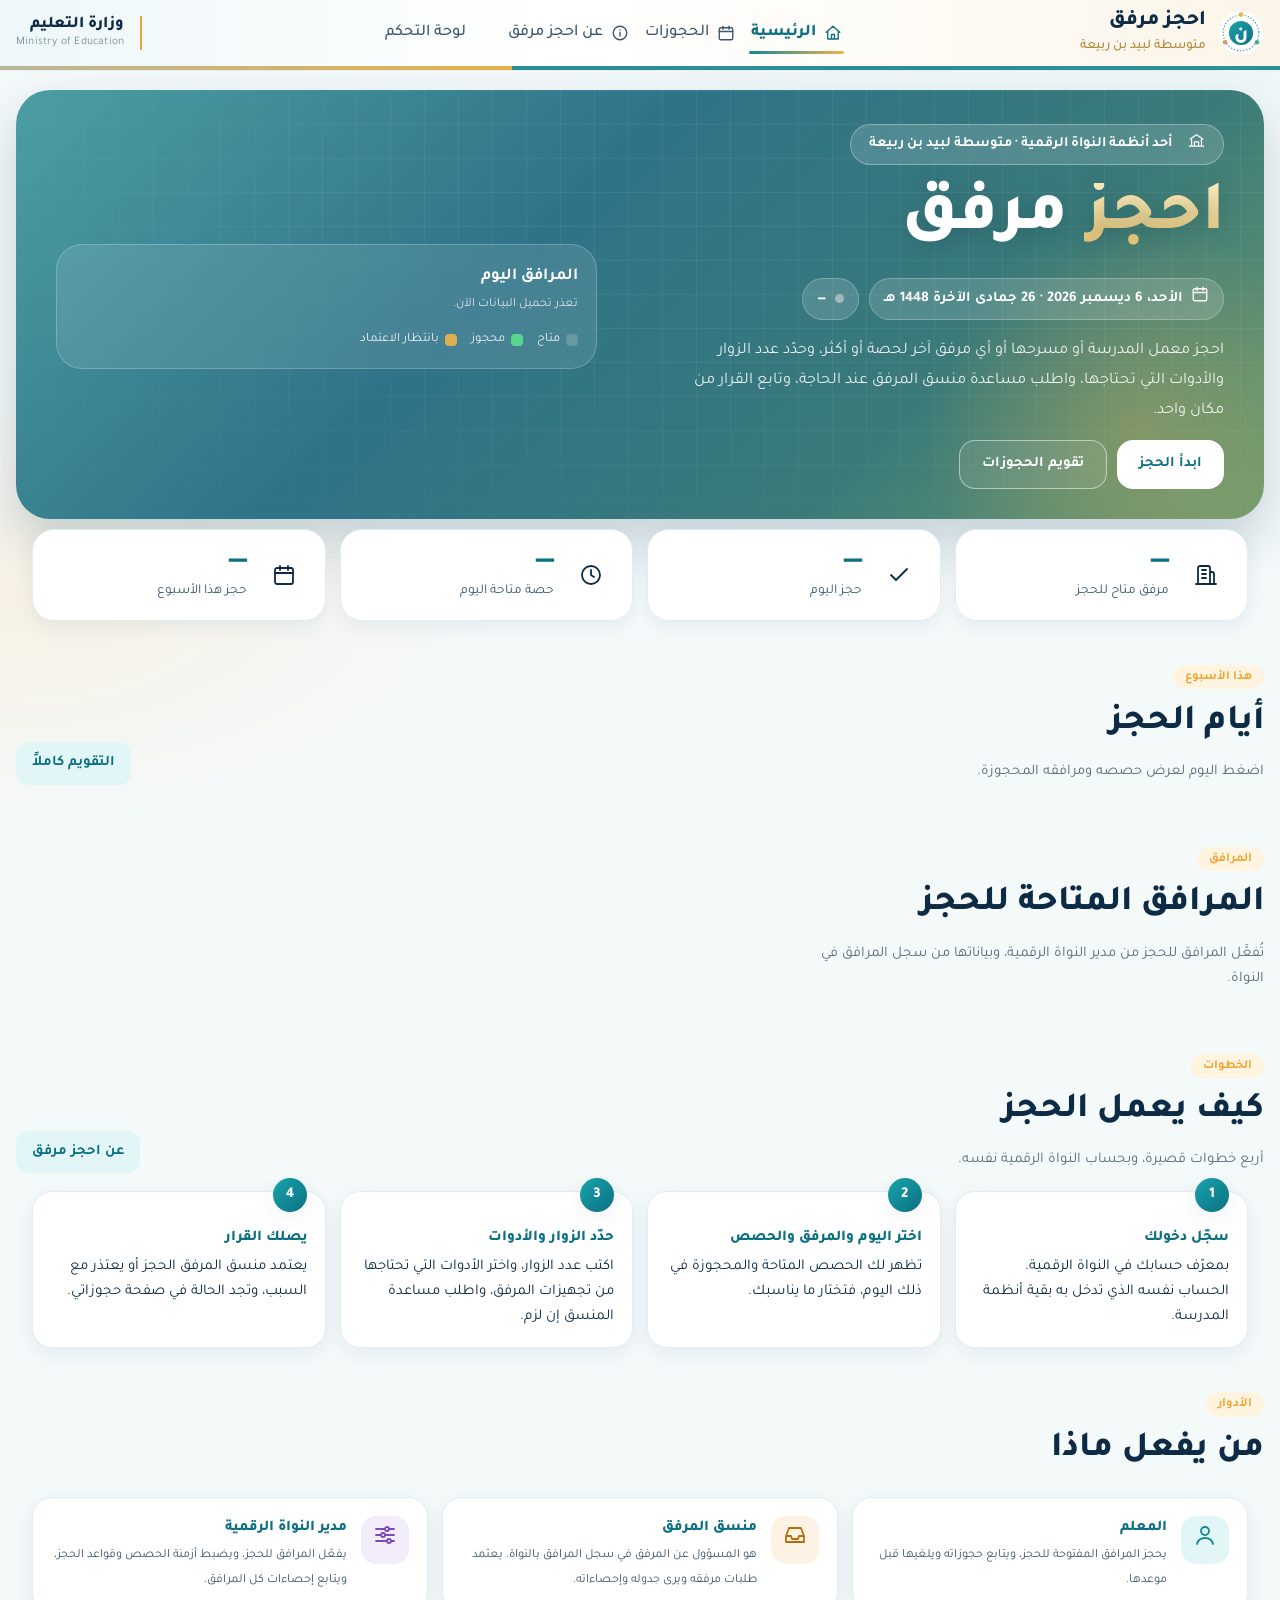
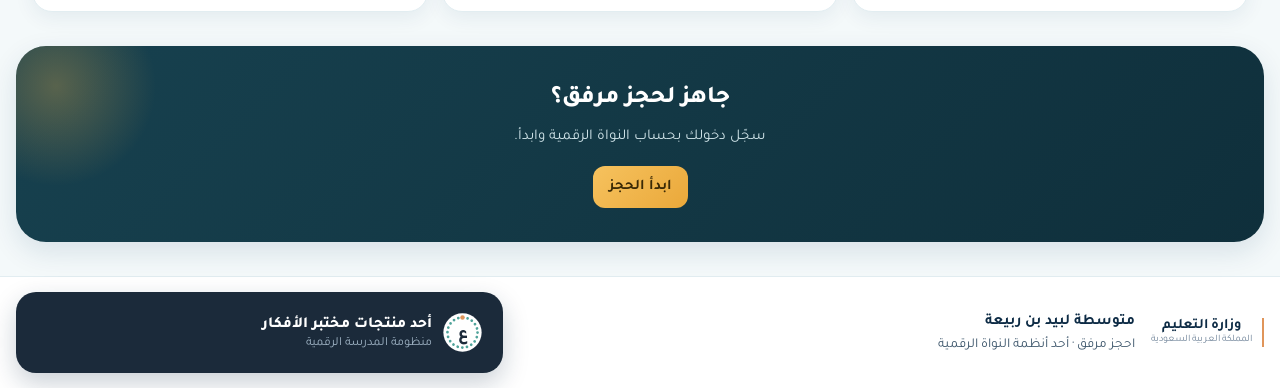
==== site/index.html @ 57414c14 "صفحة رئيسية حية، تقويم حجوزات عام باليوم والأسبوع، وصفحة عن احجز مرفق Co-Authored-By: Claude Fable 5" ====
<!doctype html><html lang="ar" dir="rtl"><head><meta charset="utf-8"><meta name="viewport" content="width=device-width,initial-scale=1">
<title>احجز مرفق – متوسطة لبيد بن ربيعة</title><meta name="description" content="حجز مرافق متوسطة لبيد بن ربيعة، أحد أنظمة النواة الرقمية"><link rel="preconnect" href="https://fonts.googleapis.com"><link rel="preconnect" href="https://fonts.gstatic.com" crossorigin><link href="https://fonts.googleapis.com/css2?family=Tajawal:wght@400;500;700;800&display=swap" rel="stylesheet"><link rel="icon" href="favicon.svg" type="image/svg+xml"><link rel="stylesheet" href="assets/core.css"><link rel="stylesheet" href="assets/fb.css"></head><body class="pubsite">
<div id="hdr"></div>
<section class="hero3"><div class="h3g"><div class="h3t"><span class="h3pill"><span class="tg" data-ico="school"></span>أحد أنظمة النواة الرقمية · متوسطة لبيد بن ربيعة</span>
<h1><em>احجز</em> مرفق</h1>
<div class="hnow"><span class="livepill" id="hDate"><span data-ico="calendar"></span><span>—</span></span><span class="livepill" id="hNow"><i></i><span>—</span></span></div>
<p class="h3p">احجز معمل المدرسة أو مسرحها أو أي مرفق آخر لحصة أو أكثر، وحدّد عدد الزوار والأدوات التي تحتاجها، واطلب مساعدة منسق المرفق عند الحاجة، وتابع القرار من مكان واحد.</p>
<div class="h3act"><a class="btn" href="book.html">ابدأ الحجز</a><a class="btn ghost" href="bookings.html">تقويم الحجوزات</a></div></div>
<div class="board" id="board" aria-live="polite"><h3>المرافق اليوم</h3><small id="bSub">جارٍ التحميل…</small><div id="bRows"></div>
<div class="lgd"><span><i class="f"></i>متاح</span><span><i class="a"></i>محجوز</span><span><i class="p"></i>بانتظار الاعتماد</span></div></div></div></section>

<section class="hsec"><div class="grid wrap rv kstrip" id="kp">
<div class="kpi"><div class="ic" data-ico="building"></div><div><b id="kF">—</b><span>مرفق متاح للحجز</span></div></div>
<div class="kpi"><div class="ic" data-ico="check"></div><div><b id="kT">—</b><span>حجز اليوم</span></div></div>
<div class="kpi"><div class="ic" data-ico="clock"></div><div><b id="kS">—</b><span>حصة متاحة اليوم</span></div></div>
<div class="kpi"><div class="ic" data-ico="calendar"></div><div><b id="kW">—</b><span>حجز هذا الأسبوع</span></div></div></div></section>

<section class="hsec" id="week"><div class="hh rv"><div><small>هذا الأسبوع</small><h2>أيام الحجز</h2><p class="hh-d">اضغط اليوم لعرض حصصه ومرافقه المحجوزة.</p></div><a class="btn sec" href="bookings.html">التقويم كاملاً</a></div>
<div class="week wrap rv" id="wk"></div></section>

<section class="hsec" id="facs"><div class="hh rv"><div><small>المرافق</small><h2>المرافق المتاحة للحجز</h2><p class="hh-d">تُفعَّل المرافق للحجز من مدير النواة الرقمية، وبياناتها من سجل المرافق في النواة.</p></div></div>
<div class="facs wrap" id="fl"></div></section>

<section class="hsec" id="how"><div class="hh rv"><div><small>الخطوات</small><h2>كيف يعمل الحجز</h2><p class="hh-d">أربع خطوات قصيرة، وبحساب النواة الرقمية نفسه.</p></div><a class="btn sec" href="about.html">عن احجز مرفق</a></div>
<div class="steps rv wrap">
<div class="card"><b>سجّل دخولك</b>بمعرّف حسابك في النواة الرقمية. الحساب نفسه الذي تدخل به بقية أنظمة المدرسة.</div>
<div class="card"><b>اختر اليوم والمرفق والحصص</b>تظهر لك الحصص المتاحة والمحجوزة في ذلك اليوم، فتختار ما يناسبك.</div>
<div class="card"><b>حدّد الزوار والأدوات</b>اكتب عدد الزوار، واختر الأدوات التي تحتاجها من تجهيزات المرفق، واطلب مساعدة المنسق إن لزم.</div>
<div class="card"><b>يصلك القرار</b>يعتمد منسق المرفق الحجز أو يعتذر مع السبب، وتجد الحالة في صفحة حجوزاتي.</div></div></section>

<section class="hsec" id="roles"><div class="hh rv"><div><small>الأدوار</small><h2>من يفعل ماذا</h2></div></div>
<div class="grid wrap rv">
<div class="card reg"><div class="ic k0"><span data-ico="user"></span></div><div><b>المعلم</b><small>يحجز المرافق المفتوحة للحجز، ويتابع حجوزاته ويلغيها قبل موعدها.</small></div></div>
<div class="card reg"><div class="ic k3"><span data-ico="inbox"></span></div><div><b>منسق المرفق</b><small>هو المسؤول عن المرفق في سجل المرافق بالنواة. يعتمد طلبات مرفقه ويرى جدوله وإحصاءاته.</small></div></div>
<div class="card reg"><div class="ic k2"><span data-ico="gear"></span></div><div><b>مدير النواة الرقمية</b><small>يفعّل المرافق للحجز، ويضبط أزمنة الحصص وقواعد الحجز، ويتابع إحصاءات كل المرافق.</small></div></div></div></section>

<div class="ctab rv wrap"><h2>جاهز لحجز مرفق؟</h2><p>سجّل دخولك بحساب النواة الرقمية وابدأ.</p><a class="btn gold" href="book.html">ابدأ الحجز</a></div>
<div id="ftr"></div>
<script src="assets/config.js"></script><script src="assets/chrome.js"></script><script src="assets/about-icons.js"></script><script src="assets/pubfb.js"></script><script>
pubInit("index.html");
(function(){
  const $=(i)=>document.getElementById(i), today=pToday(), ws=pWeekStart(today);
  $("hDate").lastElementChild.textContent=pDay(today)+" · "+pHijri(today);
  const num=(el,n)=>{el.dataset.count=n;el.textContent=n;};
  function paint(C){
    const np=nowPeriod(C), hn=$("hNow"); hn.className="livepill "+np.s; hn.lastElementChild.innerHTML=pesc(np.t)+(np.sub?` <small>${pesc(np.sub)}</small>`:"");
    const F=C.facilities, P=C.periods, T=C.bookings.filter(b=>b.date===C.today), open=!C.closed_weekdays.includes(pDow(C.today));
    const cur=P.find(p=>p.starts<=C.now&&C.now<p.ends);
    $("bSub").textContent=F.length?(open?"كل شريط حصة، من الأولى إلى الأخيرة":"لا دوام اليوم"):"لم تُفعَّل مرافق للحجز بعد";
    $("bRows").innerHTML=F.slice(0,7).map(f=>`<div class="brow"><b title="${pesc(f.name)}">${pesc(f.name)}</b><span class="dots2">${P.map(p=>`<i class="${p.bookable?slotOf(C,C.today,f.id,p.id):"brk"}${cur&&cur.id===p.id?" cur":""}" title="${pesc(p.name)} ${p.starts}–${p.ends}"></i>`).join("")}</span></div>`).join("")+(F.length>7?`<small style="display:block;margin-top:10px;opacity:.8">و${F.length-7} مرافق أخرى في <a href="bookings.html" style="color:#fff;text-decoration:underline">تقويم الحجوزات</a></small>`:"");
    const slots=P.filter(p=>p.bookable), taken=T.reduce((n,b)=>n+b.periods.length,0);
    num($("kF"),F.length); num($("kT"),T.length); num($("kS"),open?Math.max(0,F.length*slots.filter(p=>p.ends>C.now).length-T.reduce((n,b)=>n+b.periods.filter(id=>(P.find(p=>p.id===id)||{}).ends>C.now).length,0)):0); num($("kW"),C.bookings.length);
    $("wk").innerHTML=Array.from({length:7},(_,i)=>pAdd(ws,i)).filter(d=>!C.closed_weekdays.includes(pDow(d))).map(d=>{
      const B=C.bookings.filter(b=>b.date===d), names=[...new Set(B.map(b=>(F.find(f=>f.id===b.facility_id)||{}).name).filter(Boolean))];
      return `<a class="wday${d===C.today?" wd-today":""}${B.length?" has":""}" href="bookings.html#${d}"><span class="wd-h"><b>${P_DAYS[pDow(d)]}${d===C.today?" · اليوم":""}</b><small>${pShort(d)}</small></span>${B.length?`<span class="wd-n">${B.length} <small>حجز · ${B.reduce((n,b)=>n+b.periods.length,0)} حصة</small></span><span class="wd-f">${names.slice(0,4).map(n=>`<span>${pesc(n)}</span>`).join("")}${names.length>4?`<span>+${names.length-4}</span>`:""}</span>`:'<span class="wd-e">لا حجوزات، كل المرافق متاحة</span>'}</a>`;}).join("");
    $("fl").innerHTML=F.map(facCard).join("")||'<p class="sub">لم تُفعَّل مرافق للحجز بعد.</p>';
    document.querySelectorAll("#fl .rv").forEach(e=>e.classList.add("in"));
  }
  const load=()=>pubCalendar(ws,pAdd(ws,6)).then(paint).catch(()=>{$("bSub").textContent="تعذر تحميل البيانات الآن.";});
  load(); setInterval(load,60000); document.addEventListener("visibilitychange",()=>{if(!document.hidden)load();});
})();
</script></body></html>
---- site/assets/core.css ----
/* الهوية البصرية مستنسخة من «الخطط الذكية – متوسطة لبيد بن ربيعة» (labeedsch.github.io/1448) لتوحيد هوية المدرسة
   الرموز: تيل (brand) + ذهبي (gold) + كحلي مخضرّ داكن (navy) + خلفيات بطاقات مُلوّنة هادئة (c0..c5) */
:root{--bg:#f4f9fa;--surface:#fff;--soft:#eef8fa;--ink:#0d2b45;--ink2:#3d566b;--muted:#71859a;--line:#e2edf1;
--brand:#0f8a94;--brand2:#0c6f82;--brandsoft:#e3f6f7;--ok:#1f9d63;--info:#2f6fc4;--bad:#d23f4f;--warn:#c27a12;
--gold:#f0b34a;--gold2:#d9a441;--goldink:#a97b1f;--acc2:#f0a530;--acc2soft:#fff4e0;
--navy:#17414f;--navy2:#0f2f3b;--navy3:#215463;
--grad:linear-gradient(135deg,#18a4ab,#0c6f82);--hv:linear-gradient(135deg,#18a4ab 0%,#0c6f82 60%,#2f7388 100%);--acc2ink:#a35f0a;
--herobg:linear-gradient(135deg,#4c9ea3 0%,#2f6f84 42%,#3a7a79 72%,#6f9b6f 100%);
--hdrbg:#fff;--moe:#07a869;--moe2:#0da9a6;--moenavy:#15445a;
--stripe:#07a869;
--shadow:0 6px 20px rgba(13,59,102,.07);--shadow2:0 10px 28px rgba(13,59,102,.12);
--c0b:#e3f6f7;--c0f:#0f8a94;--c1b:#eaf0fb;--c1f:#2f5ea8;--c2b:#f3ecfb;--c2f:#7a4bb5;--c3b:#fdf2e3;--c3f:#b86d0c;--c4b:#e8f6ee;--c4f:#24895a;--c5b:#fcebee;--c5f:#b8434f;
--font:"Tajawal","Segoe UI",Tahoma,sans-serif;color-scheme:light}
@media (prefers-color-scheme:dark){:root:not([data-theme="light"]){--bg:#0b1a24;--surface:#11242f;--soft:#0f2230;--ink:#e3f0f5;--ink2:#b5c9d4;--muted:#8aa1b0;--line:#1f3a48;--brand:#3cc4c9;--brand2:#62d3d6;--brandsoft:#143a42;--acc2soft:#3a2a12;--hdrbg:#11242f;--herobg:linear-gradient(135deg,#1d5b66 0%,#173f56 45%,#1d4a4c 75%,#35603f 100%);--shadow:0 6px 20px rgba(0,0,0,.3);--shadow2:0 10px 28px rgba(0,0,0,.4);--c0b:#123c43;--c0f:#5fd0d4;--c1b:#17294a;--c1f:#8fb1ee;--c2b:#2a1f40;--c2f:#c3a2ec;--c3b:#3a2a12;--c3f:#f0b75a;--c4b:#133325;--c4f:#6fd3a0;--c5b:#3d1c22;--c5f:#f0909a;color-scheme:dark}}
:root[data-theme="dark"]{--bg:#0b1a24;--surface:#11242f;--soft:#0f2230;--ink:#e3f0f5;--ink2:#b5c9d4;--muted:#8aa1b0;--line:#1f3a48;--brand:#3cc4c9;--brand2:#62d3d6;--brandsoft:#143a42;--acc2soft:#3a2a12;--hdrbg:#11242f;--herobg:linear-gradient(135deg,#1d5b66 0%,#173f56 45%,#1d4a4c 75%,#35603f 100%);--shadow:0 6px 20px rgba(0,0,0,.3);--shadow2:0 10px 28px rgba(0,0,0,.4);--c0b:#123c43;--c0f:#5fd0d4;--c1b:#17294a;--c1f:#8fb1ee;--c2b:#2a1f40;--c2f:#c3a2ec;--c3b:#3a2a12;--c3f:#f0b75a;--c4b:#133325;--c4f:#6fd3a0;--c5b:#3d1c22;--c5f:#f0909a;color-scheme:dark}
*{box-sizing:border-box}
body{margin:0;background:var(--bg);color:var(--ink);font-family:var(--font);font-size:15px;line-height:1.65;direction:rtl}
a{color:var(--brand)} h1,h2,h3{text-wrap:balance;margin:0}
.wrap{max-width:1280px;margin:0 auto;padding-inline:16px}
.ico{width:18px;height:18px;stroke:currentColor;fill:none;stroke-width:1.8;stroke-linecap:round;stroke-linejoin:round;flex:none}

/* الترويسة: هوية وزارة التعليم، خلفية بيضاء وشريط أخضر موحّد */
header{position:sticky;top:0;z-index:40;background:var(--hdrbg);border-bottom:0}
:root{--sp:0}
header::after{content:"";display:block;height:3px;
  background:
    linear-gradient(90deg,transparent,#f0b34a 45%,#f6c25e 55%,transparent) calc((1 - var(--sp))*100%) 0/34% 100% no-repeat,
    linear-gradient(90deg,#07a869,#0da9a6 50%,#07a869)}
@media (prefers-reduced-motion:reduce){header::after{background:linear-gradient(90deg,#07a869,#f0b34a 50%,#07a869)}}
.top{display:flex;align-items:center;gap:18px;padding-block:10px;flex-wrap:wrap}
.bm{display:flex;align-items:center;gap:10px;text-decoration:none;color:var(--ink)} .bm svg{width:40px;height:40px}
.bm b{display:block;font-size:1.05rem;font-weight:800} .bm small{display:block;color:var(--ink2);font-size:.78rem;font-weight:500}
nav{display:flex;gap:4px;flex:1;justify-content:center;flex-wrap:wrap}
nav a{position:relative;white-space:nowrap;padding:8px 14px;color:var(--ink2);text-decoration:none;font-weight:500;border-radius:12px}
nav a:hover{color:var(--brand2)}
nav a.on{color:var(--brand2);font-weight:700}
.lab-foot{border-top:1px solid var(--line);border-image:none;background:var(--surface);margin-top:28px}
.lab-foot .lf{display:flex;align-items:center;justify-content:space-between;gap:20px;flex-wrap:wrap;padding-block:15px}
.lf-id{display:flex;align-items:center;gap:16px;flex-wrap:wrap}
body .lab-foot .moe,.astick~* .lab-foot .moe{display:flex;border-inline-start-color:#e0955a}
.lf-id .mid{display:flex;flex-direction:column;font-size:.85rem;color:var(--ink2)} .lf-id .mid b{color:var(--ink);font-size:.95rem}
.lf-card{box-sizing:border-box;display:flex;align-items:center;gap:12px;width:487px;max-width:100%;min-height:81px;background:#1b2a3a;color:#fff;border-radius:20px;padding:15px 20px 15px 18px;box-shadow:0 10px 26px rgba(13,43,69,.22)}
.lf-brand{display:flex;align-items:center;gap:10px;flex:1 1 auto;min-width:0}
.lf-logo{width:41px;height:41px;flex:none}
.lf-brand small{display:block;font-size:.78rem;color:#9fb3c4;line-height:1.2} .lf-brand b{display:block;font-size:.96rem;font-weight:800;line-height:1.35;white-space:nowrap}
.lf-ai{font-style:normal;font-size:.68rem;font-weight:800;padding:1px 7px;border-radius:7px;color:#fff;background:linear-gradient(135deg,#3f8f98,#d99a5e);vertical-align:middle;margin-inline-start:4px}
.lf-sep{align-self:stretch;width:1px;background:rgba(255,255,255,.16);flex:none}
.lf-links{display:flex;flex-direction:column;gap:9px;flex:none}
.lf-links a,.lf-soon{display:flex;align-items:center;gap:9px;color:#fff;text-decoration:none;font-weight:700;font-size:.84rem;white-space:nowrap}
.lf-links a:hover{color:#f0b34a} .lf-links .ico{width:16px;height:16px}
.lf-soon{opacity:.7;cursor:default} .lf-soon em{display:none}
.lf-ring{transform-box:view-box;transform-origin:60px 60px;animation:lfspin 18s linear infinite}
.lf-orb{transform-box:view-box;transform-origin:60px 60px;animation:lfspin 7s linear infinite}
@keyframes lfspin{to{transform:rotate(360deg)}}
@media (prefers-reduced-motion:reduce){.lf-ring,.lf-orb{animation:none}}
@media (max-width:760px){.lab-foot .lf{flex-direction:column;align-items:stretch}.lf-card{width:100%;flex-wrap:wrap;justify-content:space-between;border-radius:18px}.lf-brand b{white-space:normal}.lf-sep{display:none}.lf-links{flex-direction:row;flex-wrap:wrap;gap:14px}}
@media print{.lab-foot{display:none}}

/* ===== مكوّنات النواة على الهوية ===== */
.top{justify-content:space-between}
nav{justify-content:flex-end}
nav a:hover{background:var(--brandsoft)}
.navtoggle{display:none;background:none;border:1px solid var(--line);border-radius:10px;padding:6px 10px;color:var(--ink);font:inherit;cursor:pointer}
@media (max-width:860px){.navtoggle{display:block;margin-inline-start:auto}nav{display:none;flex-basis:100%;flex-direction:column}nav.open{display:flex}nav a.on::after{display:none}nav a.on{background:var(--brandsoft)}}
h2{font-weight:800;font-size:1.5rem;color:var(--ink)} .sub{color:var(--ink2);margin:2px 0 18px}
h3.sec{margin:24px 0 10px;font-size:1.05rem;color:var(--brand2);font-weight:800}
.btn{display:inline-flex;align-items:center;gap:6px;background:var(--grad);color:#fff;border:0;border-radius:12px;padding:9px 16px;font:inherit;font-weight:700;cursor:pointer;text-decoration:none;font-size:.92rem;width:auto;transition:transform .15s,box-shadow .15s}
.btn:hover{transform:translateY(-2px);box-shadow:var(--shadow2)}
.btn.sec{background:var(--brandsoft);color:var(--brand2)} .btn.bad{background:var(--bad);color:#fff} .btn.sm{padding:5px 11px;font-size:.82rem}
.btn.gold{background:linear-gradient(135deg,#f6c25e,#eaa83a);color:#3b2a06}
.card{background:var(--surface);border:1px solid var(--line);border-radius:20px;padding:18px;box-shadow:var(--shadow);transition:transform .2s,box-shadow .2s}
.grid{display:grid;grid-template-columns:repeat(auto-fit,minmax(210px,1fr));gap:14px}
.grid>.card:hover,.stat:hover{transform:translateY(-4px);box-shadow:var(--shadow2)}
.stat{border-radius:20px;padding:16px 18px;border:1px solid transparent;background:var(--c0b);color:var(--c0f);box-shadow:var(--shadow);transition:transform .2s,box-shadow .2s}
.grid>.stat:nth-child(6n+2){background:var(--c1b);color:var(--c1f)}.grid>.stat:nth-child(6n+3){background:var(--c2b);color:var(--c2f)}
.grid>.stat:nth-child(6n+4){background:var(--c3b);color:var(--c3f)}.grid>.stat:nth-child(6n+5){background:var(--c4b);color:var(--c4f)}.grid>.stat:nth-child(6n+6){background:var(--c5b);color:var(--c5f)}
.stat b{display:block;font-size:2rem;font-weight:800}.stat span{color:var(--ink2);font-size:.85rem}
table{width:100%;border-collapse:collapse;background:var(--surface);border:1px solid var(--line);border-radius:16px;overflow:hidden}
th,td{padding:10px 12px;text-align:right;border-bottom:1px solid var(--line);font-size:.92rem}th{background:var(--soft);color:var(--ink2);font-weight:700}
tbody tr{transition:background .15s}tbody tr:hover{background:var(--soft)}
input,select,textarea{font:inherit;padding:10px 12px;border-radius:12px;border:1px solid var(--line);width:100%;background:var(--surface);color:var(--ink)}
input:focus,select:focus,textarea:focus{outline:2px solid var(--brand);outline-offset:1px}
textarea{min-height:80px}
.badge{display:inline-block;padding:2px 10px;border-radius:99px;font-size:.78rem;background:var(--soft);color:var(--ink2)}
.badge.ok{background:var(--c4b);color:var(--c4f)}.badge.warn{background:var(--c3b);color:var(--c3f)}.badge.bad{background:var(--c5b);color:var(--c5f)}
.bar{display:flex;gap:8px;flex-wrap:wrap;margin-bottom:14px;align-items:center}.bar>*{width:auto;flex:1 1 160px}.bar .btn{flex:0 0 auto}
.ov{position:fixed;inset:0;background:rgba(10,30,40,.5);display:flex;align-items:flex-start;justify-content:center;overflow:auto;padding:20px;z-index:50;animation:fin .2s}
.md{background:var(--surface);border-radius:22px;padding:22px;width:100%;max-width:640px;box-shadow:var(--shadow2);animation:rise .25s}
.fg{display:grid;grid-template-columns:repeat(auto-fit,minmax(220px,1fr));gap:10px}.fg label,.md label{display:block;font-size:.85rem;color:var(--ink2);margin:6px 0 3px}.fg .full{grid-column:1/-1}
.tabs{display:flex;gap:6px;margin:0 0 16px;flex-wrap:wrap}.tabs button{width:auto;background:var(--surface);color:var(--ink);border:1px solid var(--line);border-radius:99px;padding:7px 16px;font:inherit;cursor:pointer}.tabs button.on{background:var(--grad);color:#fff;border-color:transparent}
.toast{position:fixed;bottom:18px;left:50%;transform:translateX(-50%);background:var(--navy);color:#fff;padding:10px 18px;border-radius:14px;z-index:99;animation:rise .25s}.toast.bad{background:var(--bad)}
.item{border:1px solid var(--line);border-radius:14px;padding:12px;margin-bottom:8px;background:var(--surface)}.item small{color:var(--muted)}
.row2{display:flex;justify-content:space-between;gap:8px;align-items:flex-start;flex-wrap:wrap}.acts{display:flex;gap:6px;flex-wrap:wrap}
.tw{overflow-x:auto}.mt{margin-top:18px}.err{color:var(--bad)}
.alert{background:var(--c3b);color:var(--c3f);border-radius:14px;padding:10px 14px;margin-bottom:8px}
pre{background:var(--navy2);color:#e8f4f7;padding:12px;border-radius:12px;overflow:auto;direction:ltr;text-align:left;font-size:.82rem}
details summary{cursor:pointer;color:var(--brand2)}
.login{max-width:400px;margin:9vh auto}.login label{display:block;margin:12px 0 4px}
.login .card{border-radius:24px;padding:26px}
.hero{display:block;padding:54px 40px 60px;text-align:start}
.hero h1{font-size:clamp(1.9rem,5vw,3rem);margin:0 0 10px}.hero p{max-width:640px;font-size:1.1rem;margin:0 0 24px}
.hero .btn{background:#fff;color:var(--brand2)}.hero .btn.ghost{background:transparent;color:#fff;border:1px solid rgba(255,255,255,.7)}
.pub{padding:30px 0}.pub h2{margin-bottom:16px}.feat b{display:block;color:var(--brand2);margin-bottom:4px;font-weight:800}
.mainhero{margin-top:16px}
footer.ft{display:none}
.lab-foot .lf{max-width:1280px;margin:0 auto}
/* حركة الدخول */
@keyframes rise{from{opacity:0;transform:translateY(12px)}to{opacity:1;transform:none}}
@keyframes fin{from{opacity:0}to{opacity:1}}
main>*,.pub,.hero{animation:rise .45s both}
main>*:nth-child(2){animation-delay:.05s}main>*:nth-child(3){animation-delay:.1s}main>*:nth-child(4){animation-delay:.15s}
.grid>.card,.grid>.stat{animation:rise .5s both}
.grid>*:nth-child(2){animation-delay:.05s}.grid>*:nth-child(3){animation-delay:.1s}.grid>*:nth-child(4){animation-delay:.15s}.grid>*:nth-child(5){animation-delay:.2s}.grid>*:nth-child(6){animation-delay:.25s}
@media (prefers-reduced-motion:reduce){*,*::before,*::after{animation:none!important;transition:none!important}}
@media (max-width:600px){th,td{padding:8px 6px;font-size:.82rem}.hero{padding:34px 20px 40px}}
section.hero{border-radius:0 0 32px 32px;margin:0}.login+#ftr,.login~.lab-foot{margin-top:40px}
.hero{background:var(--herobg);color:#fff;box-shadow:var(--shadow2);position:relative;overflow:hidden}
.hero::before{content:"";position:absolute;inset:-30% auto auto -10%;width:60%;aspect-ratio:1;background:radial-gradient(closest-side,rgba(255,255,255,.16),transparent);pointer-events:none}
.hero>*{position:relative}.hero h1{color:#fff}.hero p{color:rgba(255,255,255,.9)}
.moe{display:flex;flex-direction:column;align-items:center;line-height:1.2;padding-inline-start:10px;border-inline-start:2px solid var(--moe)}.moe b{font-size:.9rem}.moe small{font-size:.62rem;color:var(--muted)}
.hero .btn.ghost{color:#fff}

/* ===== لوحة التحكم بهوية التقويم الذاتي الذكي ===== */
.dash-hero{background:var(--herobg);color:#fff;border-radius:28px;padding:28px 30px;margin:16px 0 20px;box-shadow:var(--shadow2);position:relative;overflow:hidden;display:flex;justify-content:space-between;gap:20px;flex-wrap:wrap;align-items:center}
.dash-hero::before{content:"";position:absolute;inset:-40% auto auto -8%;width:55%;aspect-ratio:1;background:radial-gradient(closest-side,rgba(255,255,255,.18),transparent);pointer-events:none}
.dash-hero::after{content:"";position:absolute;inset:auto auto -60% 12%;width:36%;aspect-ratio:1;background:radial-gradient(closest-side,rgba(240,179,74,.28),transparent);pointer-events:none}
.dash-hero>*{position:relative}.dash-hero h2{color:#fff;font-size:clamp(1.4rem,3.4vw,2rem)}.dash-hero p{margin:6px 0 0;color:rgba(255,255,255,.9)}
.dash-hero .yr{background:rgba(255,255,255,.16);border:1px solid rgba(255,255,255,.35);border-radius:99px;padding:6px 16px;font-weight:700;backdrop-filter:blur(4px)}
.dash-hero .yr i{display:inline-block;width:9px;height:9px;border-radius:50%;background:#f0b34a;margin-inline-end:8px;box-shadow:0 0 0 4px rgba(240,179,74,.3)}
.dash-hero a.yr{color:#fff;text-decoration:none}
.kpi{display:flex;align-items:center;gap:14px;border-radius:22px;padding:16px 18px;box-shadow:var(--shadow);border:1px solid transparent;transition:transform .2s,box-shadow .2s}
.kpi:hover{transform:translateY(-4px);box-shadow:var(--shadow2)}
.kpi .ic{width:46px;height:46px;border-radius:14px;display:grid;place-items:center;background:rgba(255,255,255,.7);flex:none}.kpi .ic svg{width:24px;height:24px;stroke:currentColor;fill:none;stroke-width:1.8;stroke-linecap:round;stroke-linejoin:round}
.kpi b{display:block;font-size:1.9rem;font-weight:800;line-height:1.1}.kpi span{color:var(--ink2);font-size:.85rem}
.k0{background:var(--c0b);color:var(--c0f)}.k1{background:var(--c1b);color:var(--c1f)}.k2{background:var(--c2b);color:var(--c2f)}.k3{background:var(--c3b);color:var(--c3f)}.k4{background:var(--c4b);color:var(--c4f)}
.brk .row3{display:grid;grid-template-columns:1fr auto;gap:2px 10px;margin-top:10px;font-size:.9rem}.brk .row3 b{color:var(--brand2)}
.brk .track{grid-column:1/-1;height:7px;border-radius:99px;background:var(--soft);overflow:hidden}.brk .track i{display:block;height:100%;border-radius:99px;background:linear-gradient(90deg,#18a4ab,#f0b34a)}
.brk>b:first-child{color:var(--ink);font-weight:800}
.reg{display:flex;gap:14px;align-items:flex-start;text-decoration:none;color:var(--ink)}
.reg .ic{width:48px;height:48px;border-radius:15px;display:grid;place-items:center;flex:none}.reg .ic svg{width:24px;height:24px;stroke:currentColor;fill:none;stroke-width:1.8;stroke-linecap:round;stroke-linejoin:round}
.reg b{display:block;font-weight:800;color:var(--brand2);margin-bottom:2px}.reg small{color:var(--ink2)}
.reg:hover .ic{transform:rotate(-6deg) scale(1.06)}.reg .ic{transition:transform .2s}

/* شريط أقسام لوحة التحكم الداكن أسفل القائمة الرئيسية */
.who{align-self:center;color:var(--ink2);font-size:.85rem;padding-inline:8px;white-space:nowrap}
.dnav{background:linear-gradient(135deg,var(--navy2),var(--navy));border-top:1px solid rgba(255,255,255,.06)}
.dnav-in{display:flex;gap:4px;overflow-x:auto;scrollbar-width:none;padding-block:6px}.dnav-in::-webkit-scrollbar{display:none}
.dnav a{position:relative;white-space:nowrap;color:#cfe3e8;text-decoration:none;font-weight:500;font-size:.92rem;padding:9px 16px;border-radius:12px;transition:background .2s,color .2s}
.dnav a:hover{background:rgba(255,255,255,.1);color:#fff}
.dnav a.on{background:rgba(255,255,255,.14);color:#fff;font-weight:700}
.dnav a.on::after{content:"";position:absolute;inset-inline:16px;bottom:3px;height:3px;border-radius:3px;background:linear-gradient(90deg,#f0b34a,#f6c25e)}
@media (max-width:860px){.dnav a{padding:9px 12px}.who{display:none}}

/* ===== ترتيب الترويسة: النواة يميناً، الصفحات وسطاً، الوزارة يساراً ===== */
header .top{justify-content:space-between;flex-wrap:nowrap}
header .top nav{flex:1;justify-content:center}
header .top .moe{order:3;flex:none}
.bm svg{width:46px;height:46px;transition:transform .4s}.bm:hover svg{transform:rotate(-8deg) scale(1.06)}
@media (max-width:860px){header .top{flex-wrap:wrap}header .top nav{flex-basis:100%;order:5}}
@media (max-width:520px){header .top .moe{display:none}}

/* ===== الصفحات العامة الديناميكية ===== */
.rv{opacity:0;transform:translateY(22px);transition:opacity .7s cubic-bezier(.2,.7,.2,1),transform .7s cubic-bezier(.2,.7,.2,1)}.rv.in{opacity:1;transform:none}
.grid>.rv:nth-child(2){transition-delay:.08s}.grid>.rv:nth-child(3){transition-delay:.16s}.grid>.rv:nth-child(4){transition-delay:.24s}.grid>.rv:nth-child(5){transition-delay:.32s}.grid>.rv:nth-child(6){transition-delay:.4s}
.hero{--mx:.5;--my:.5}
.hero.hero2{display:grid;grid-template-columns:1.2fr .8fr;gap:30px;align-items:center;padding:56px 0 64px}
.hero2 .wrap{display:contents}
.hero2 .ht{padding-inline:max(16px,calc((100vw - 1280px)/2 + 16px)) 0}
.hero2 .hv{display:grid;place-items:center;padding-inline-end:max(16px,calc((100vw - 1280px)/2 + 16px));transform:translate(calc((var(--mx) - .5)*18px),calc((var(--my) - .5)*18px));transition:transform .2s}
.hero .tag{display:inline-block;background:rgba(255,255,255,.16);border:1px solid rgba(255,255,255,.35);border-radius:99px;padding:4px 14px;font-weight:700;font-size:.85rem;margin-bottom:14px}
.core-ic{width:min(260px,60vw);filter:drop-shadow(0 18px 30px rgba(7,40,50,.35))}
.ci-ring{transform-box:view-box;transform-origin:80px 80px;animation:lfspin 22s linear infinite}.ci-orb{transform-box:view-box;transform-origin:80px 80px;animation:lfspin 8s linear infinite}
.hero .float{animation:flt 6s ease-in-out infinite}@keyframes flt{50%{transform:translateY(-10px)}}
.hero .blob{position:absolute;border-radius:50%;filter:blur(40px);opacity:.5;pointer-events:none;animation:flt 9s ease-in-out infinite}
.hero .b1{width:220px;height:220px;background:#f0b34a;inset:auto auto -90px 8%;opacity:.28}.hero .b2{width:260px;height:260px;background:#7fd6d2;inset:-90px 30% auto auto;opacity:.25;animation-delay:-3s}
.kstrip{display:grid;grid-template-columns:repeat(auto-fit,minmax(170px,1fr));gap:14px;margin:-34px 0 6px;position:relative;z-index:2}
.kstrip .kpi{background:var(--surface);color:var(--ink);border:1px solid var(--line)}.kstrip .kpi b{color:var(--brand2)}
.steps{counter-reset:s;display:grid;grid-template-columns:repeat(auto-fit,minmax(220px,1fr));gap:14px}
.steps .card{position:relative;padding-top:34px}.steps .card::before{counter-increment:s;content:counter(s);position:absolute;top:-14px;inset-inline-start:18px;width:34px;height:34px;border-radius:50%;display:grid;place-items:center;background:var(--grad);color:#fff;font-weight:800;box-shadow:var(--shadow)}
.cta{background:linear-gradient(135deg,var(--navy2),var(--navy));color:#fff;border-radius:28px;padding:34px;text-align:center;margin:34px 0}.cta h2{color:#fff;margin-bottom:8px}.cta p{color:#cfe3e8;margin:0 0 18px}
@media (max-width:860px){.hero.hero2{grid-template-columns:1fr;padding:34px 0 50px}.hero2 .ht,.hero2 .hv{padding-inline:16px}.hero2 .hv{order:-1}.core-ic{width:150px}}
@media (prefers-reduced-motion:reduce){.rv{opacity:1;transform:none}}
.lgi{display:grid;place-items:center;margin-bottom:8px}.lgi .core-ic{width:84px}.login h2,.login .sub{text-align:center}
.steps .card b{display:block;margin-bottom:4px;color:var(--brand2);font-weight:800}
.bm .ci-ring{animation-duration:26s}.bm .ci-orb{animation-duration:9s}
.core-ic{filter:drop-shadow(0 14px 26px rgba(7,40,50,.3))}
.bm svg{width:54px;height:54px}

/* ===== قوائم بالإيموجي وشارات تشغيلية ===== */
nav .em{display:inline-block;margin-inline-end:6px;font-size:1.05em;transition:transform .2s}nav a:hover .em{transform:translateY(-2px) scale(1.15)}
header nav a{display:inline-flex;align-items:center}
.dnav a{display:inline-flex;align-items:center;gap:0}
.dnav a .em{font-size:1.15rem;margin-inline-end:8px;filter:saturate(1.1)}
.dnav a:focus-visible,nav a:focus-visible{outline:2px solid #f0b34a;outline-offset:2px}
.bdg{margin-inline-start:8px;min-width:24px;padding:0 7px;border-radius:99px;background:rgba(240,179,74,.2);color:#f6c25e;font-size:.74rem;font-weight:800;text-align:center;line-height:1.6;border:1px solid rgba(240,179,74,.35)}
.bdg:empty{display:none}
.dnav a.on .bdg{background:#f0b34a;color:#3b2a06;border-color:transparent}
@media (max-width:860px){nav .em{margin-inline-end:8px}}
/* ===== صفحات البيانات العامة ===== */
.hero.slim{padding:34px 0 42px}.hero.slim h1{font-size:clamp(1.6rem,4vw,2.3rem)}
.hero.slim .core-ic{width:min(150px,40vw)}
.em2{font-size:1.5rem;background:rgba(255,255,255,.75)}
.kstrip2{display:grid;grid-template-columns:repeat(auto-fit,minmax(200px,1fr));gap:14px}
.mt2{margin-top:18px}
.pubcard h2{margin-bottom:2px}.yr2{background:var(--c4b);color:var(--c4f);border-radius:99px;padding:5px 14px;font-weight:700;font-size:.9rem}.yr2 i{display:inline-block;width:8px;height:8px;border-radius:50%;background:#f0b34a;margin-inline-end:8px;box-shadow:0 0 0 4px rgba(240,179,74,.3)}
.fac .meta{display:flex;gap:10px;flex-wrap:wrap;margin-top:8px;color:var(--ink2);font-size:.84rem}.fac .meta span{background:var(--soft);border-radius:99px;padding:2px 10px}
.empty{text-align:center;padding:40px}.empty .big{font-size:2.6rem}
.live-note{text-align:center;margin:10px 0 0}
/* أيقونات خطية موحّدة بدل الإيموجي */
nav .ico,.dnav .ico{width:18px;height:18px;margin-inline-end:8px;flex:none;transition:transform .2s}nav a:hover .ico{transform:translateY(-2px)}
.dnav a .ico{width:19px;height:19px}.who .ico{vertical-align:-4px}
.navtoggle .ico{width:22px;height:22px;display:block}
.tg .ico,.ilab .ico,.sub.ilab .ico{width:17px;height:17px;vertical-align:-3px;margin-inline-end:6px}
.kpi .ic .ico{width:24px;height:24px}.kpi .ic{background:rgba(255,255,255,.7)}
.empty .big{display:grid;place-items:center;color:var(--brand)}.empty .big .ico{width:46px;height:46px}
.fac .meta .ico{width:14px;height:14px;vertical-align:-2px;margin-inline-end:4px}
.hero .tag .ico{stroke:#fff}.btn .tg .ico{width:17px;height:17px}
.pgrid{grid-template-columns:repeat(auto-fill,minmax(250px,1fr))}
.person{display:flex;gap:14px;align-items:center;padding:14px}
.person .av{width:46px;height:46px;border-radius:14px;flex:none;display:grid;place-items:center;font-weight:800;font-size:1.2rem;color:#fff;background:var(--grad)}
.person.lead .av{background:linear-gradient(135deg,#f6c25e,#eaa83a);color:#3b2a06}
.person b{display:block;line-height:1.35}.person .role{color:var(--brand2);font-size:.86rem;font-weight:700}
.person .meta2{display:flex;gap:6px;flex-wrap:wrap;margin-top:6px}.person .meta2 span{background:var(--soft);color:var(--ink2);border-radius:99px;padding:1px 10px;font-size:.76rem}

/* ===== ترويسة موحّدة: نفس النمط في الموقع العام ولوحة التحكم ===== */
header .top{min-height:70px;padding-block:8px}
header nav{gap:6px}
header nav a{border-radius:14px;padding:8px 14px;font-weight:600;color:var(--ink2);transition:background .2s,color .2s}
header nav a:hover{background:var(--brandsoft);color:var(--brand2)}
header nav a.on{background:var(--brandsoft);color:var(--brand2);font-weight:800;box-shadow:inset 0 -3px 0 var(--gold)}
header nav a[data-login]:not(.on){background:var(--grad);color:#fff;box-shadow:0 6px 16px rgba(12,111,130,.25)}
header nav a[data-login]:not(.on):hover{transform:translateY(-2px);box-shadow:var(--shadow2)}
header nav a[data-login]:not(.on) .ico{stroke:#fff}
header #out{color:var(--bad)}header #out:hover{background:var(--c5b)}
.dnav[hidden]{display:none}
.dnav{scroll-margin-top:0}
html{scroll-behavior:smooth;scroll-padding-top:130px}
@media (prefers-reduced-motion:reduce){html{scroll-behavior:auto}}
.dnav a.on{box-shadow:none}

/* ===== الترويسة المعتمدة (نمط الخطط الذكية): خلفية دافئة، قائمة نصية بخط سفلي، شارة الوزارة وزر الدخول، شريط مزدوج اللون ===== */
header{background:linear-gradient(to left,#fcf7ee 0%,#fff 38%,#f3f9fa 100%);box-shadow:0 1px 0 rgba(13,43,69,.04)}
header .top{min-height:58px;padding-block:6px;gap:22px;flex-wrap:nowrap}
.bm svg,.bm .bm-ic{width:40px!important;height:40px!important}
.bm b{font-size:1.08rem;font-weight:800;color:var(--ink)}
.bm small{color:var(--goldink);font-weight:500}
header nav{gap:26px;justify-content:center;flex:1}
header nav a{background:none!important;box-shadow:none!important;border-radius:0;padding:8px 2px;font-weight:500;font-size:.98rem;color:var(--ink2);position:relative}
header nav a:hover{color:var(--brand2);background:none}
header nav a.on{color:var(--brand2);font-weight:800}
header nav a.on::after{content:"";display:block!important;position:absolute;inset-inline:0;bottom:0;height:3px;border-radius:3px;background:linear-gradient(90deg,var(--brand),var(--gold))}
.loginbtn{white-space:nowrap;text-decoration:none;background:var(--c0b);color:var(--brand2);font-weight:700;font-size:.92rem;padding:9px 20px;border-radius:14px;border:1px solid rgba(15,138,148,.12);transition:background .2s,transform .2s,box-shadow .2s}
.loginbtn:hover,.loginbtn.on{background:var(--grad);color:#fff;transform:translateY(-1px);box-shadow:0 6px 16px rgba(12,111,130,.22)}
header .moe.hm{border-inline-start:2px solid var(--gold);padding-inline-start:14px;align-items:flex-start;order:0}
header .moe.hm b{font-size:.95rem;font-weight:800}header .moe.hm small{font-size:.68rem;color:var(--muted);letter-spacing:.2px}
header .who{color:var(--ink2);font-size:.85rem;white-space:nowrap}
header::after{height:3px;background:linear-gradient(90deg,rgba(240,179,74,.2),#f0b34a calc(28% + var(--sp)*30%),#16939d calc(28% + var(--sp)*30%),#0f8a94)}
@media (prefers-reduced-motion:reduce){header::after{background:linear-gradient(90deg,rgba(240,179,74,.2),#f0b34a 50%,#16939d 50%,#0f8a94)}}
header #out{color:var(--bad)}header .loginbtn#out:hover{background:var(--bad);color:#fff}
@media (max-width:980px){header nav{gap:16px}.loginbtn{padding:8px 14px}}
@media (max-width:860px){header .top{flex-wrap:wrap;gap:10px}header nav{flex-basis:100%;order:9;flex-direction:column;align-items:stretch;gap:2px}header nav a{padding:10px 6px}header nav a.on::after{inset-inline:auto;width:36px}.navtoggle{order:2}.loginbtn{margin-inline-start:auto}}
@media (max-width:560px){header .moe.hm{display:none}}

/* ===== مطابقة ترويسة «الخطط الذكية»: العلامة يميناً، قائمة موزّعة، الوزارة ثم زر الدخول أقصى اليسار ===== */
header{background:linear-gradient(to left,#fbf4e8 0%,#fdfaf3 22%,#fff 55%,#eef7f9 100%)}
header .top{min-height:66px;gap:26px}
.bm{gap:12px}.bm svg,.bm .bm-ic{width:46px!important;height:46px!important}
.bm b{font-size:1.3rem;line-height:1.25}.bm small{font-size:.84rem;color:#b08838}
header nav{flex:1;justify-content:space-evenly;gap:12px;margin-inline:18px}
header nav a{font-size:1.02rem;padding:10px 2px}
header nav a.on::after{bottom:2px;height:3px;width:100%;inset-inline:0}
header .moe.hm{border-inline-start:2px solid #e3a93c;padding-inline-start:16px;margin-inline-start:4px}
header .moe.hm b{font-size:1.02rem}header .moe.hm small{font-size:.72rem;color:#7b8ea0}
.loginbtn{background:#e3f1f4;color:#2c6f7e;border:0;border-radius:18px;padding:15px 30px;font-size:.98rem;font-weight:600}
header::after{height:4px;background:linear-gradient(90deg,#b9b89a,#e6b04a calc(40% + var(--sp)*20%),#2a8c96 calc(40% + var(--sp)*20%),#2f8f99)}
@media (max-width:1100px){header nav{margin-inline:6px}.bm b{font-size:1.15rem}}
@media (max-width:860px){header nav{margin-inline:0}}
.loginbtn{padding:12px 28px}

/* =====================================================================
   هوية الموقع العام v3 – مطابقة لنمط «الخطط الذكية / التقويم الذاتي الذكي»
   ===================================================================== */
body.pubsite{background:radial-gradient(1200px 500px at 85% -5%,#e9f4f5 0,transparent 60%),radial-gradient(900px 420px at 0% 30%,#f7f1e4 0,transparent 55%),var(--bg)}
.hero3{position:relative;overflow:hidden;margin:20px auto 18px;max-width:1280px;width:calc(100% - 32px);border-radius:34px;color:#fff;background:linear-gradient(135deg,#4c9ea3 0%,#2f7388 40%,#3a7a79 72%,#6f9b6f 100%);box-shadow:0 22px 50px rgba(21,68,90,.22);padding:34px 40px 30px}
.hero3::before{content:"";position:absolute;inset:0;background-image:linear-gradient(rgba(255,255,255,.06) 1px,transparent 1px),linear-gradient(90deg,rgba(255,255,255,.06) 1px,transparent 1px);background-size:34px 34px;mask-image:radial-gradient(120% 120% at 70% 30%,#000 30%,transparent 80%);pointer-events:none}
.hero3::after{content:"";position:absolute;inset:auto -80px -120px auto;width:420px;height:420px;border-radius:50%;background:radial-gradient(closest-side,rgba(240,179,74,.28),transparent);pointer-events:none}
.h3g{position:relative;z-index:1;display:grid;grid-template-columns:1.05fr .95fr;gap:30px;align-items:center}
.h3t{display:flex;flex-direction:column;align-items:flex-start;gap:14px}
.h3pill{display:inline-flex;align-items:center;gap:10px;background:rgba(255,255,255,.14);border:1px solid rgba(255,255,255,.32);border-radius:99px;padding:7px 18px;font-weight:600;font-size:.9rem;backdrop-filter:blur(6px);align-self:flex-start}
.h3pill .ico{width:17px;height:17px}
.hero3 h1{margin:0;font-size:clamp(2.4rem,6vw,4.4rem);line-height:1.12;font-weight:800;letter-spacing:-.5px;color:#fff;text-shadow:0 4px 22px rgba(10,50,60,.25)}
.hero3 h1 em{font-style:normal;background:linear-gradient(180deg,#fff0c2,#f0c46a);-webkit-background-clip:text;background-clip:text;color:transparent}
.hero3 .h3sub{font-size:clamp(1.15rem,2.4vw,1.6rem);font-weight:700;color:#bfe9e4;margin:0}
.hero3 .h3p{margin:0;max-width:560px;color:rgba(255,255,255,.88);font-size:1.02rem;line-height:1.85}
.h3chips{display:flex;gap:10px;flex-wrap:wrap}
.h3chip{display:inline-flex;align-items:center;gap:8px;background:rgba(255,255,255,.1);border:1px solid rgba(255,255,255,.3);border-radius:99px;padding:8px 18px;font-weight:700;font-size:.92rem;color:#fff;transition:background .2s,transform .2s}
.h3chip:hover{background:rgba(255,255,255,.2);transform:translateY(-2px)}
.h3chip .ico{width:17px;height:17px;stroke:#f6c25e}
.h3act{display:flex;gap:10px;flex-wrap:wrap}
.h3act .btn{background:#fff;color:var(--brand2);padding:11px 22px;border-radius:16px}.h3act .btn.ghost{background:rgba(255,255,255,.08);color:#fff;border:1px solid rgba(255,255,255,.5)}
.tiles{position:relative;z-index:1;display:grid;grid-template-columns:repeat(auto-fit,minmax(170px,1fr));gap:14px;margin-top:26px}
.gtile{display:flex;align-items:center;gap:14px;padding:14px 16px;border-radius:22px;background:rgba(255,255,255,.14);border:1px solid rgba(255,255,255,.3);backdrop-filter:blur(8px);transition:transform .25s,background .25s}
.gtile:hover{transform:translateY(-4px);background:rgba(255,255,255,.2)}
.gtile .gi{width:48px;height:48px;border-radius:15px;display:grid;place-items:center;background:rgba(255,255,255,.22);flex:none}.gtile .gi .ico{width:23px;height:23px;stroke:#fff}
.gtile b{display:block;font-size:1.7rem;font-weight:800;line-height:1.1}.gtile span{font-size:.84rem;color:rgba(255,255,255,.85)}
/* رسم الواجهة العائمة */
.illus{position:relative;height:340px;direction:ltr}
.win{position:absolute;inset:34px 50px 40px 34px;background:linear-gradient(180deg,#f9fcfc,#eef6f7);border-radius:26px;box-shadow:0 26px 40px rgba(10,50,60,.28);transform:rotate(-3deg);padding:18px 22px;animation:flt 7s ease-in-out infinite}
.win .dots{display:flex;gap:7px;justify-content:flex-end;margin-bottom:22px}.win .dots i{width:11px;height:11px;border-radius:50%}
.win .dots i:nth-child(1){background:#e66a6a}.win .dots i:nth-child(2){background:#f0b34a}.win .dots i:nth-child(3){background:#5bbf8a}
.wrow{display:flex;align-items:center;gap:14px;margin-bottom:26px}.wrow .tr{flex:1;height:10px;border-radius:99px;background:#d8e5e9;overflow:hidden;direction:rtl}.wrow .tr i{display:block;height:100%;border-radius:99px}
.wrow .sq{width:36px;height:36px;border-radius:11px;flex:none}
.fl{position:absolute;border-radius:20px;display:grid;place-items:center;box-shadow:0 14px 26px rgba(10,50,60,.25);animation:flt 6s ease-in-out infinite}.fl .ico{stroke:#fff;width:28px;height:28px}
.fl.a{width:62px;height:62px;inset:6px auto auto 0;background:linear-gradient(135deg,#f0b34a,#e29a2c);transform:rotate(-6deg)}
.fl.b{width:58px;height:58px;inset:auto auto 74px -8px;background:rgba(255,255,255,.2);border:1px solid rgba(255,255,255,.4);backdrop-filter:blur(6px);animation-delay:-2s}
.fl.c{width:56px;height:56px;inset:96px 0 auto auto;background:linear-gradient(135deg,#5bbf8a,#3a9f6e);animation-delay:-4s}
.fl.d{width:52px;height:52px;inset:0 150px auto auto;background:rgba(255,255,255,.2);border:1px solid rgba(255,255,255,.4);backdrop-filter:blur(6px);animation-delay:-1s}
.gauge{position:absolute;inset:auto auto 0 24px;display:flex;align-items:center;gap:16px;direction:rtl;padding:16px 22px;border-radius:26px;background:rgba(255,255,255,.16);border:1px solid rgba(255,255,255,.4);backdrop-filter:blur(12px);box-shadow:0 18px 34px rgba(10,50,60,.25);animation:flt 8s ease-in-out infinite;animation-delay:-3s;min-width:260px}
.gauge .ring{--p:0;width:76px;height:76px;border-radius:50%;display:grid;place-items:center;flex:none;background:conic-gradient(#fff calc(var(--p)*1%),rgba(255,255,255,.2) 0);position:relative}
.gauge .ring::before{content:"";position:absolute;inset:7px;border-radius:50%;background:#3f8a90}
.gauge .ring b{position:relative;font-size:1.05rem;font-weight:800}
.gauge strong{display:block;font-size:1.15rem}.gauge small{color:rgba(255,255,255,.8);font-size:.84rem}
/* شريط الأدوات: رقائق التصفية والبحث */
.tb{display:flex;gap:12px;flex-wrap:wrap;align-items:center;max-width:1280px;margin:0 auto 14px;padding-inline:16px}
.tb .srch{flex:1 1 280px;position:relative}.tb .srch input{padding:13px 46px 13px 16px;border-radius:18px;background:rgba(255,255,255,.85);border:1px solid var(--line);box-shadow:var(--shadow)}
.tb .srch .ico{position:absolute;inset-inline-start:auto;right:16px;top:50%;transform:translateY(-50%);color:var(--muted);width:19px;height:19px;pointer-events:none}
.tb select{width:auto;border-radius:18px;padding:12px 16px;background:rgba(255,255,255,.85);box-shadow:var(--shadow)}
.chips{display:flex;gap:8px;flex-wrap:wrap}
.fchip{display:inline-flex;align-items:center;gap:8px;padding:9px 18px;border-radius:99px;border:1px solid var(--line);background:rgba(255,255,255,.85);color:var(--ink);font:inherit;font-weight:600;cursor:pointer;box-shadow:var(--shadow);transition:transform .2s,background .2s,color .2s}
.fchip:hover{transform:translateY(-2px)}.fchip.on{background:linear-gradient(135deg,#2f8f99,#1f6b7e);color:#fff;border-color:transparent}
.fchip i{width:9px;height:9px;border-radius:50%;background:var(--muted)}.fchip small{font-size:.78rem;opacity:.85}
.fchip i.g{background:#2a9d65}.fchip i.y{background:#e0a030}.fchip i.r{background:#d23f4f}.fchip i.b{background:#2f6fc4}.fchip i.p{background:#7a4bb5}
.vt{display:flex;gap:8px;margin-inline-start:auto}.vt button{display:inline-flex;align-items:center;gap:8px;padding:9px 18px;border-radius:16px;border:1px solid var(--line);background:#fff;font:inherit;font-weight:600;color:var(--ink);cursor:pointer;box-shadow:var(--shadow)}
.vt button.on{background:linear-gradient(135deg,#2f8f99,#1f6b7e);color:#fff;border-color:transparent}.vt .ico{width:17px;height:17px}
/* البطاقات الملوّنة */
.tgrid{display:grid;grid-template-columns:repeat(auto-fill,minmax(270px,1fr));gap:16px;max-width:1280px;margin:0 auto;padding-inline:16px}
.tcard{--bg:var(--c0b);--fg:var(--c0f);position:relative;overflow:hidden;border-radius:26px;padding:20px 22px 18px;background:linear-gradient(160deg,var(--bg),#fff 130%);border:1px solid color-mix(in srgb,var(--fg) 18%,transparent);border-top:5px solid var(--fg);box-shadow:var(--shadow);transition:transform .25s,box-shadow .25s;display:flex;flex-direction:column;gap:10px;color:var(--ink);text-decoration:none}
.tcard:hover{transform:translateY(-5px);box-shadow:var(--shadow2)}
.tcard::after{content:"";position:absolute;inset:auto auto -46px -40px;width:130px;height:130px;border-radius:50%;background:color-mix(in srgb,var(--fg) 12%,transparent);pointer-events:none}
.tcard .th{display:flex;align-items:flex-start;justify-content:space-between;gap:12px}
.tcard .ti{width:52px;height:52px;border-radius:16px;display:grid;place-items:center;background:var(--fg);box-shadow:0 10px 18px color-mix(in srgb,var(--fg) 35%,transparent);flex:none}.tcard .ti .ico{stroke:#fff;width:25px;height:25px}
.tcard h3{margin:0;font-size:1.08rem;line-height:1.5;font-weight:800}
.tcard .tn{font-size:2rem;font-weight:800;color:var(--fg);line-height:1}
.tcard p{margin:0;color:var(--ink2);font-size:.9rem;line-height:1.7}
.tcard .tm{color:var(--ink2);font-size:.84rem}
.tbar{height:9px;border-radius:99px;background:color-mix(in srgb,var(--fg) 14%,#fff);overflow:hidden;direction:rtl;position:relative;z-index:1}.tbar i{display:block;height:100%;border-radius:99px;background:var(--fg);transition:width 1s cubic-bezier(.2,.7,.2,1)}
.tcard>*{position:relative;z-index:1}
.tcard.t1{--bg:var(--c1b);--fg:var(--c1f)}.tcard.t2{--bg:var(--c2b);--fg:var(--c2f)}.tcard.t3{--bg:var(--c3b);--fg:#b8791a}.tcard.t4{--bg:var(--c4b);--fg:var(--c4f)}.tcard.t5{--bg:var(--c5b);--fg:var(--c5f)}.tcard.t6{--bg:#efeded;--fg:#9b8586}
.tcard.dim{opacity:.85}
.sechd{max-width:1280px;margin:34px auto 14px;padding-inline:16px;display:flex;align-items:center;gap:12px}.sechd h2{font-size:1.5rem}.sechd .ico{width:26px;height:26px;color:var(--brand)}.sechd small{color:var(--ink2)}
.lst{max-width:1280px;margin:0 auto;padding-inline:16px;display:flex;flex-direction:column;gap:10px}
.lst .tcard{flex-direction:row;align-items:center;padding:12px 18px;border-top-width:1px;border-inline-start:5px solid var(--fg);gap:16px}.lst .tcard .ti{width:42px;height:42px;border-radius:13px}.lst .tcard::after{display:none}
.glass-note{max-width:1280px;margin:18px auto;padding-inline:16px;color:var(--ink2);font-size:.9rem}
.ctab{max-width:1280px;margin:34px auto;width:calc(100% - 32px);background:linear-gradient(135deg,#17414f,#0f2f3b);color:#fff;border-radius:30px;padding:34px;text-align:center;box-shadow:var(--shadow2);position:relative;overflow:hidden}
.ctab::before{content:"";position:absolute;inset:-60px auto auto -60px;width:200px;height:200px;border-radius:50%;background:radial-gradient(closest-side,rgba(240,179,74,.3),transparent)}
.ctab h2{color:#fff;margin-bottom:6px}.ctab p{color:#cfe3e8;margin:0 0 16px}
.steps3{counter-reset:s}.steps3 .tcard::before{counter-increment:s;content:counter(s);position:absolute;top:14px;left:18px;font-size:2.6rem;font-weight:800;color:color-mix(in srgb,var(--fg) 18%,transparent)}
@media (max-width:980px){.h3g{grid-template-columns:1fr}.illus{display:none}.hero3{padding:26px 22px}}
@media (max-width:560px){.tb .srch{flex-basis:100%}.vt{display:none}}
.lgbody .login{margin:50px auto;max-width:420px;border-radius:30px;border-top:5px solid var(--brand);background:linear-gradient(160deg,var(--c0b),#fff 130%);box-shadow:var(--shadow2);position:relative;overflow:hidden;padding:30px}
.lgbody .login::after{content:"";position:absolute;inset:auto auto -50px -40px;width:150px;height:150px;border-radius:50%;background:rgba(15,138,148,.1);pointer-events:none}
.lgbody .login .btn{width:100%;border-radius:16px}
.lgbody .lgi{width:84px;height:84px;margin:0 auto 10px;display:block}
.gauge{background:linear-gradient(135deg,rgba(23,65,79,.92),rgba(31,107,126,.92));inset:auto auto -6px 6px;color:#fff}
.gauge .ring::before{background:#1d5566}
.gauge small{color:#cfe9ee}

/* ===== مستودع البيانات: جداول وسجلات بدل البطاقات ===== */
.repo{max-width:1280px;margin:0 auto 30px;padding-inline:16px;display:grid;grid-template-columns:230px 1fr;gap:22px;align-items:start}
.toc{position:sticky;top:92px;background:#fff;border:1px solid var(--line);border-radius:20px;padding:14px;box-shadow:var(--shadow)}
.toc b{display:block;font-size:.8rem;color:var(--muted);margin:2px 8px 8px;letter-spacing:.3px}
.toc a{display:flex;align-items:center;gap:9px;padding:9px 12px;border-radius:12px;color:var(--ink2);text-decoration:none;font-weight:600;font-size:.93rem;border-inline-start:3px solid transparent}
.toc a:hover{background:var(--c0b)}.toc a.on{background:var(--c0b);color:var(--brand2);border-inline-start-color:var(--brand)}
.toc .ico{width:17px;height:17px}
.rsec{background:#fff;border:1px solid var(--line);border-radius:22px;box-shadow:var(--shadow);margin-bottom:20px;overflow:hidden;scroll-margin-top:92px}
.rh{display:flex;align-items:center;gap:12px;padding:15px 22px;background:linear-gradient(90deg,var(--c0b),#fff);border-bottom:1px solid var(--line)}
.rh .ico{width:22px;height:22px;color:var(--brand)}.rh h2{margin:0;font-size:1.2rem}.rh small{color:var(--ink2);margin-inline-start:auto;font-size:.85rem}
.rb{padding:6px 0}
.kv{display:grid;grid-template-columns:200px 1fr;margin:0}
.kv dt,.kv dd{margin:0;padding:13px 22px;border-bottom:1px solid var(--line)}
.kv dt{color:var(--muted);font-weight:600;font-size:.9rem;background:#f7fbfb;display:flex;align-items:center;gap:8px}.kv dt .ico{width:16px;height:16px}
.kv dd{font-weight:700;color:var(--ink)}.kv dt:last-of-type,.kv dd:last-of-type{border-bottom:0}
.dt{width:100%;border-collapse:collapse;font-size:.95rem}
.dt th{position:sticky;top:0;background:#f1f8f8;color:var(--ink2);font-weight:700;text-align:start;padding:11px 18px;border-bottom:2px solid var(--line);white-space:nowrap;font-size:.86rem}
.dt th.srt{cursor:pointer;user-select:none}.dt th.srt:hover{color:var(--brand2)}.dt th.srt::after{content:" ↕";opacity:.4}.dt th.asc::after{content:" ↑";opacity:1}.dt th.desc::after{content:" ↓";opacity:1}
.dt td{padding:11px 18px;border-bottom:1px solid var(--line);vertical-align:middle}
.dt tbody tr:nth-child(even){background:#fafdfd}.dt tbody tr:hover{background:var(--c0b)}
.dt td.n{font-variant-numeric:tabular-nums;font-weight:700}.dt td.idx{color:var(--muted);width:46px}
.dt .pill{display:inline-block;padding:3px 12px;border-radius:99px;font-size:.8rem;font-weight:700;background:var(--c0b);color:var(--c0f)}
.dt .pill.c1{background:var(--c1b);color:var(--c1f)}.dt .pill.c3{background:var(--c3b);color:var(--c3f)}.dt .pill.c4{background:var(--c4b);color:var(--c4f)}.dt .pill.c5{background:var(--c5b);color:var(--c5f)}
.dt .occ{display:flex;align-items:center;gap:10px;min-width:150px}.dt .occ i{flex:1;height:8px;border-radius:99px;background:var(--c0b);overflow:hidden;direction:rtl;position:relative}.dt .occ i b{position:absolute;inset:0 0 0 auto;background:var(--brand);border-radius:99px}
.dt tfoot td{background:#f1f8f8;font-weight:800;border-top:2px solid var(--line)}
.twrap{overflow-x:auto}
.rtool{display:flex;gap:10px;flex-wrap:wrap;align-items:center;padding:12px 22px;border-bottom:1px solid var(--line);background:#fcfefe}
.rtool input,.rtool select{width:auto;flex:1 1 200px;border-radius:12px;padding:9px 14px}.rtool select{flex:0 1 190px}
.rtool .cnt{margin-inline-start:auto;color:var(--ink2);font-size:.88rem;font-weight:600}
.rtool .btn{padding:8px 16px;border-radius:12px;font-size:.88rem}
.pn{padding:16px 22px;color:var(--ink2);line-height:1.9}
.pn p{margin:0 0 8px}
.flow{display:grid;grid-template-columns:repeat(4,1fr);margin:0;padding:0;list-style:none;counter-reset:f}
.flow li{counter-increment:f;padding:16px 20px;border-inline-start:1px solid var(--line);position:relative}.flow li:first-child{border-inline-start:0}
.flow li::before{content:counter(f);display:inline-grid;place-items:center;width:28px;height:28px;border-radius:50%;background:var(--brand);color:#fff;font-weight:800;font-size:.85rem;margin-bottom:8px}
.flow b{display:block}.flow span{color:var(--ink2);font-size:.9rem;line-height:1.7}
@media (max-width:900px){.repo{grid-template-columns:1fr}.toc{position:static;display:flex;overflow-x:auto;gap:4px}.toc b{display:none}.toc a{white-space:nowrap}.kv{grid-template-columns:130px 1fr}.flow{grid-template-columns:1fr 1fr}}
@media (max-width:560px){.flow{grid-template-columns:1fr}.dt th,.dt td{padding:10px}}

/* ===== حركة الصفحة الواحدة ===== */
html{scroll-behavior:smooth;scroll-padding-top:90px}
.spa .toc{display:none}.spa .repo{grid-template-columns:1fr}.spa .repo.one{display:block}
.sct{max-width:1280px;margin:0 auto;padding:54px 16px 10px;scroll-margin-top:84px;position:relative}
.sct.alt{max-width:none;background:linear-gradient(180deg,transparent,rgba(15,138,148,.06) 18%,rgba(15,138,148,.06) 82%,transparent)}
.sct.alt>*{max-width:1280px;margin-inline:auto}
.sh{display:flex;align-items:center;gap:18px;margin:0 auto 26px;padding-inline:0}
.sh .num{font-size:clamp(3rem,7vw,5.2rem);font-weight:800;line-height:1;background:linear-gradient(180deg,rgba(15,138,148,.35),rgba(15,138,148,.04));-webkit-background-clip:text;background-clip:text;color:transparent}
.sh h2{margin:0;font-size:clamp(1.6rem,3.4vw,2.3rem);position:relative;display:inline-block;padding-bottom:10px}
.sh h2::after{content:"";position:absolute;inset:auto 0 0 auto;height:4px;width:0;border-radius:4px;background:linear-gradient(90deg,var(--brand),var(--gold));transition:width 1s .35s cubic-bezier(.2,.7,.2,1)}
.sh.in h2::after{width:68%}
.sh p{margin:6px 0 0;color:var(--ink2)}
.rv{transition-duration:.9s}
.js .rsec{opacity:0;transform:translateY(34px) scale(.985);transition:opacity .9s cubic-bezier(.2,.7,.2,1),transform .9s cubic-bezier(.2,.7,.2,1)}
.js .rsec.in{opacity:1;transform:none}
.js .rsec .dt tbody tr{opacity:0}
.js .rsec.in .dt tbody tr{animation:rowin .7s cubic-bezier(.2,.7,.2,1) both;animation-delay:.6s}
@keyframes rowin{from{opacity:0;transform:translateX(26px)}to{opacity:1;transform:none}}
.js .rsec .kv dd,.js .rsec .kv dt{opacity:0}.js .rsec.in .kv dt,.js .rsec.in .kv dd{animation:rowin .7s both;animation-delay:.5s}
.js .rsec .flow li{opacity:0}.js .rsec.in .flow li{animation:rowin .7s both}.js .rsec.in .flow li:nth-child(1){animation-delay:.4s}.js .rsec.in .flow li:nth-child(2){animation-delay:.55s}.js .rsec.in .flow li:nth-child(3){animation-delay:.7s}.js .rsec.in .flow li:nth-child(4){animation-delay:.85s}
.dt .occ i b{transform-origin:right;transform:scaleX(0);transition:transform 1.2s .8s cubic-bezier(.2,.7,.2,1)}.rsec.in .dt .occ i b{transform:scaleX(1)}
.js .rsec.in .dt tbody tr:nth-child(1){animation-delay:0.04s}.js .rsec.in .dt tbody tr:nth-child(2){animation-delay:0.08s}.js .rsec.in .dt tbody tr:nth-child(3){animation-delay:0.12s}.js .rsec.in .dt tbody tr:nth-child(4){animation-delay:0.16s}.js .rsec.in .dt tbody tr:nth-child(5){animation-delay:0.20s}.js .rsec.in .dt tbody tr:nth-child(6){animation-delay:0.24s}.js .rsec.in .dt tbody tr:nth-child(7){animation-delay:0.28s}.js .rsec.in .dt tbody tr:nth-child(8){animation-delay:0.32s}.js .rsec.in .dt tbody tr:nth-child(9){animation-delay:0.36s}.js .rsec.in .dt tbody tr:nth-child(10){animation-delay:0.40s}.js .rsec.in .dt tbody tr:nth-child(11){animation-delay:0.44s}.js .rsec.in .dt tbody tr:nth-child(12){animation-delay:0.48s}.js .rsec.in .dt tbody tr:nth-child(13){animation-delay:0.52s}.js .rsec.in .dt tbody tr:nth-child(14){animation-delay:0.56s}.js .rsec.in .dt tbody tr:nth-child(15){animation-delay:0.60s}
/* عمق الواجهة العلوية مع التمرير والمؤشر */
.hero3::before{background-position:0 calc(var(--sy,0)*.18px)}
.hero3 .illus{transform:perspective(1000px) rotateY(calc((var(--mx,.5) - .5)*-9deg)) rotateX(calc((var(--my,.5) - .5)*7deg));transition:transform .25s ease-out;will-change:transform}
.fl.a{translate:0 calc(var(--sy,0)*-.12px)}.fl.b{translate:0 calc(var(--sy,0)*-.2px)}.fl.c{translate:0 calc(var(--sy,0)*-.08px)}.fl.d{translate:0 calc(var(--sy,0)*-.16px)}.gauge{translate:0 calc(var(--sy,0)*-.05px)}
.hero3 .h3t{translate:0 calc(var(--sy,0)*.06px)}
.hero3 .h3chip,.hero3 .gtile,.hero3 h1,.hero3 .h3sub,.hero3 .h3p,.hero3 .h3pill,.hero3 .h3act{animation:heroin .9s cubic-bezier(.2,.7,.2,1) both}
.hero3 .h3pill{animation-delay:.05s}.hero3 h1{animation-delay:.15s}.hero3 .h3sub{animation-delay:.3s}.hero3 .h3p{animation-delay:.4s}.hero3 .h3chip:nth-child(1){animation-delay:.5s}.hero3 .h3chip:nth-child(2){animation-delay:.58s}.hero3 .h3chip:nth-child(3){animation-delay:.66s}.hero3 .h3chip:nth-child(4){animation-delay:.74s}.hero3 .h3act{animation-delay:.8s}
.hero3 .gtile:nth-child(1){animation-delay:.9s}.hero3 .gtile:nth-child(2){animation-delay:1s}.hero3 .gtile:nth-child(3){animation-delay:1.1s}.hero3 .gtile:nth-child(4){animation-delay:1.2s}
@keyframes heroin{from{opacity:0;transform:translateY(28px)}to{opacity:1;transform:none}}
.gauge .ring{transition:background 1.4s ease}
/* ترويسة تتقلص عند التمرير ومؤشر قسم */
header .top{transition:min-height .35s,padding .35s}header.sc .top{min-height:56px}header{transition:box-shadow .35s,background .35s}header.sc{box-shadow:0 10px 30px rgba(20,60,80,.12)}
header nav a{position:relative}header nav a::after{content:"";position:absolute;inset:auto 14px 2px 14px;height:3px;border-radius:3px;background:linear-gradient(90deg,var(--brand),var(--gold));transform:scaleX(0);transition:transform .4s cubic-bezier(.2,.7,.2,1)}header nav a.on::after{transform:scaleX(1)}
.ctab{transition:transform .5s}.tcard,.gtile,.fchip{will-change:transform}
@media (prefers-reduced-motion:reduce){.js .rsec,.js .rsec .dt tbody tr,.js .rsec .kv dd,.js .rsec .kv dt,.js .rsec .flow li{opacity:1!important;transform:none!important;animation:none!important}.hero3 *{animation:none!important}.hero3 .illus,.fl,.hero3 .h3t,.gauge{translate:none!important;transform:none}}
@media (max-width:900px){.sh .num{display:none}}
/* توافق صفحة التعريف مع الصفحة الواحدة */
.spa #about.sct{padding-top:40px}
.spa .ab{display:flex;flex-direction:column;gap:56px}
.spa .ab-s{scroll-margin-top:130px}
.spa .sct .ab-sh{margin:0 0 22px}
.spa #data .ab-sh,.spa #people .ab-sh{margin-bottom:22px}
/* ===== بيانات المدرسة التفاعلية ===== */
.dr{padding-inline:16px;max-width:1280px;margin:20px auto 30px;gap:44px}
.dr .ab-sh{margin-bottom:18px}
.dr-split{display:grid;grid-template-columns:1.2fr 1fr;gap:18px;align-items:stretch}
.dr-split>.rsec{margin:0}
.dr-row{display:grid;grid-template-columns:150px 1fr 60px 54px;gap:14px;align-items:center;width:100%;border:0;background:transparent;font:inherit;color:var(--ink);padding:14px 22px;cursor:pointer;border-bottom:1px solid var(--line);text-align:start;transition:background .2s,transform .2s;border-inline-start:4px solid transparent}
.dr-row:hover{background:var(--c0b)}.dr-row.on{background:var(--c0b);border-inline-start-color:var(--brand)}
.dr-n{font-weight:700;display:flex;align-items:center;gap:8px}.dr-row em{font-style:normal;color:var(--ink2);font-weight:700;font-size:.9rem}
.dr-b{height:10px;border-radius:99px;background:var(--c0b);overflow:hidden;direction:rtl;position:relative}
.dr-b i{position:absolute;inset:0 0 0 auto;width:var(--w);border-radius:99px;background:linear-gradient(270deg,var(--brand),#5bbf8a);transform-origin:right;transform:scaleX(0);transition:transform 1.2s cubic-bezier(.2,.7,.2,1) .3s}
.dr-split.go .dr-b i{transform:scaleX(1)}
.dr-tot{display:flex;justify-content:space-between;padding:14px 22px;background:#f1f8f8;font-weight:800}
.dr-insp{display:flex;flex-direction:column}.dr-ins{display:flex;gap:22px;align-items:center;padding:22px;flex-wrap:wrap}
.gauge2{--p:0;width:130px;height:130px;border-radius:50%;display:grid;place-items:center;align-content:center;background:conic-gradient(var(--brand) calc(var(--p)*1%),var(--c0b) 0);position:relative;flex:none;animation:gpop .8s cubic-bezier(.2,.7,.2,1)}
.gauge2::before{content:"";position:absolute;inset:11px;border-radius:50%;background:#fff}.gauge2 b,.gauge2 small{position:relative}.gauge2 b{font-size:1.6rem;color:var(--brand2)}.gauge2 small{color:var(--muted)}
@keyframes gpop{from{transform:scale(.7) rotate(-40deg);opacity:0}to{transform:none;opacity:1}}
.kv2{grid-template-columns:130px 1fr;flex:1;min-width:220px;border:1px solid var(--line);border-radius:16px;overflow:hidden}
.dr-don{display:grid;place-items:center;padding:24px}
.dn-wrap{position:relative;width:min(100%,280px);aspect-ratio:1}
.dn-svg{width:100%;height:100%}.dn-bg{fill:none;stroke:var(--c0b);stroke-width:26}
.dn-seg{stroke-dasharray:0 var(--gap);fill:none;stroke:var(--c);stroke-width:26;cursor:pointer;transition:stroke-dasharray 1.4s cubic-bezier(.2,.7,.2,1),opacity .25s,stroke-width .25s}
.dn-wrap.go .dn-seg{stroke-dasharray:var(--len) var(--gap)}.dn-seg:hover{stroke-width:31}.dn-seg.dim{opacity:.25}
.dn-c{position:absolute;inset:0;display:grid;place-content:center;text-align:center;pointer-events:none}.dn-c b{font-size:2.4rem;color:var(--brand2);line-height:1}.dn-c small{color:var(--ink2)}
.pl .dot{width:12px;height:12px;border-radius:50%;background:var(--c);display:inline-block}.pl .dr-b i{background:var(--c)}.pl.on{border-inline-start-color:var(--c)}
.dr-chips{padding:12px 22px;border-bottom:1px solid var(--line)}
.fr{cursor:pointer}.fr.open{background:var(--c0b)!important}
.fd td{background:#f7fbfb;padding:0!important}.fdi{display:flex;gap:26px;flex-wrap:wrap;padding:14px 22px;animation:rowin .4s both}.fdi span{display:flex;align-items:center;gap:8px}.fdi small{color:var(--muted)}.fdi .ico{width:17px;height:17px;color:var(--brand)}
@media (max-width:900px){.dr-split{grid-template-columns:1fr}.dr-row{grid-template-columns:100px 1fr 44px 46px;padding:12px}}
.dr-insp .kv dt,.dr-insp .kv dd{opacity:1!important;animation:none!important}
/* ===== منسوبو المدرسة التفاعلية ===== */
.pp-lead{display:grid;grid-template-columns:repeat(auto-fit,minmax(260px,1fr));gap:14px}
.pp-l{display:flex;align-items:center;gap:14px;background:#fff;border:1px solid var(--line);border-inline-start:5px solid var(--gold);border-radius:18px;padding:14px 18px;box-shadow:var(--shadow)}
.av{width:46px;height:46px;border-radius:50%;display:grid;place-items:center;background:linear-gradient(135deg,var(--brand),var(--brand2));color:#fff;font-weight:800;font-style:normal;flex:none}
.pp-l small{display:block;color:var(--ink2)}
.sp .dr-b i{background:linear-gradient(270deg,#7a4bb5,#2f6fc4)}
.rtool .vt{margin:0;display:flex;gap:6px}.rtool .vt button{padding:7px 14px;border-radius:12px}.rtool .vt .ico{width:16px;height:16px}
.pp-g{border-bottom:1px solid var(--line)}.pp-g summary{display:flex;align-items:center;justify-content:space-between;padding:14px 22px;cursor:pointer;font-weight:700;list-style:none}.pp-g summary::-webkit-details-marker{display:none}
.pp-g summary::after{content:"+";font-size:1.3rem;color:var(--brand);margin-inline-start:12px;transition:transform .3s}.pp-g[open] summary::after{transform:rotate(45deg)}
.pp-g summary b{flex:1}
.pp-gl{display:grid;grid-template-columns:repeat(auto-fill,minmax(230px,1fr));gap:10px;padding:4px 22px 18px;animation:rowin .45s both}
.pp-p{display:flex;align-items:center;gap:10px;padding:8px 12px;border-radius:14px;background:#f7fbfb;border:1px solid var(--line)}.pp-p .av{width:36px;height:36px;font-size:.95rem}.pp-p small{display:block;color:var(--ink2);font-size:.8rem}
/* ===== بطاقات المنسوبين بالصور ===== */
.pc-grid{display:grid;grid-template-columns:repeat(auto-fill,minmax(215px,1fr));gap:18px;padding:20px 22px}
.pc{position:relative;background:#fff;border:1px solid var(--line);border-radius:22px;overflow:hidden;box-shadow:var(--shadow);transition:transform .3s,box-shadow .3s;animation:rowin .6s cubic-bezier(.2,.7,.2,1) both;animation-delay:var(--d,0s);display:flex;flex-direction:column}
.pc:hover{transform:translateY(-6px);box-shadow:var(--shadow2)}
.pc-ph{position:relative;display:grid;place-items:center;aspect-ratio:1;background:linear-gradient(135deg,var(--c0f),#0c6f82);overflow:hidden}
.pc-ph b{font-size:3.4rem;color:rgba(255,255,255,.92);font-weight:800}
.pc-ph img{position:absolute;inset:0;width:100%;height:100%;object-fit:cover;transition:transform .6s}.pc:hover .pc-ph img{transform:scale(1.07)}
.pc-ph.t-administrative{background:linear-gradient(135deg,#f0b34a,#c27a12)}.pc-ph.t-support{background:linear-gradient(135deg,#8b5cc4,#5b3a94)}
.pc-i{padding:14px 16px 16px;display:flex;flex-direction:column;gap:6px;position:relative}
.pc-b{align-self:flex-start;font-size:.76rem;font-weight:800;padding:3px 12px;border-radius:99px;background:var(--c0b);color:var(--c0f)}
.pc-b.t-administrative{background:var(--c3b);color:var(--c3f)}.pc-b.t-support{background:var(--c2b);color:var(--c2f)}
.pc h3{margin:2px 0 0;font-size:1.08rem;line-height:1.5}
.pc p{margin:0;display:flex;align-items:center;gap:7px;color:var(--ink2);font-size:.88rem}.pc p .ico{width:15px;height:15px;color:var(--brand);flex:none}
.pc .pc-s{font-weight:700;color:var(--ink)}
.pc-l{position:absolute;top:12px;inset-inline-start:12px;display:flex;align-items:center;gap:6px;background:linear-gradient(135deg,#f6c25e,#e29a2c);color:#3a2a08;font-weight:800;font-size:.76rem;padding:4px 12px;border-radius:99px;box-shadow:0 6px 14px rgba(226,154,44,.4)}.pc-l .ico{width:13px;height:13px;stroke:#3a2a08}
.pc.lead{border-color:#f0d9a8}
/* عرض القائمة */
.pc-list{display:flex;flex-direction:column;gap:10px;padding:18px 22px}
.pc-list .pc{flex-direction:row;align-items:center;gap:16px;padding:10px 16px 10px 10px;border-radius:18px}
.pc-list .pc-ph{width:76px;aspect-ratio:1;flex:none;border-radius:16px}.pc-list .pc-ph b{font-size:1.9rem}
.pc-list .pc-i{flex:1;display:grid;grid-template-columns:1.3fr 1.2fr 1.4fr auto;align-items:center;gap:12px;padding:0}
.pc-list .pc-b{order:4}.pc-list .pc h3{margin:0}.pc-list .pc:hover{transform:translateX(-4px)}
.pc-list .pc-l{position:static;margin-inline-start:6px}
@media (max-width:760px){.pc-list .pc-i{grid-template-columns:1fr}.pc-grid{grid-template-columns:repeat(2,1fr);gap:12px;padding:14px}}

/* ===== رأس الصفحات الداخلية بالحجم الموحّد ===== */
@media (min-width:981px){.hero3.slim{min-height:280px;padding:28px 40px;border-radius:26px}.hero3.slim h1{font-size:clamp(1.9rem,3.2vw,2.6rem);margin:4px 0}.hero3.slim .illus{height:220px}.hero3.slim .win{inset:12px 40px 28px 24px;padding:14px 18px}.hero3.slim .wrow{margin-bottom:14px}.hero3.slim .win .dots{margin-bottom:12px}.hero3.slim .fl{scale:.8}.hero3.slim .gauge{padding:10px 16px;min-width:210px}.hero3.slim .gauge .ring{width:56px;height:56px}.hero3.slim .gauge .ring::before{inset:6px}.hero3.slim .gauge .ring b{font-size:.85rem}}
.hero3.slim .h3chips{display:none}.hero3.slim .h3t{gap:10px}.hero3.slim .h3sub{font-size:1.15rem}
.hero3.slim .h3p{font-size:.95rem;line-height:1.7}
/* ===== شريط الأرقام الافتتاحي ===== */
.ledger{display:grid;grid-template-columns:repeat(4,1fr);margin:6px 0 4px;border-block:1px solid var(--line)}
.ledger>div{padding:22px 10px;text-align:center;border-inline-start:1px solid var(--line)}.ledger>div:first-child{border-inline-start:0}
.ledger b{display:block;font-size:clamp(2.2rem,5vw,3.6rem);font-weight:800;line-height:1;background:linear-gradient(180deg,var(--brand),var(--brand2));-webkit-background-clip:text;background-clip:text;color:transparent}
.ledger span{color:var(--ink2);font-weight:600}
@media (max-width:640px){.ledger{grid-template-columns:1fr 1fr}.ledger>div:nth-child(3){border-inline-start:0}}
/* ===== خريطة المقاعد ===== */
.sm{display:flex;flex-direction:column;gap:6px}
.gr{padding:16px 6px 16px 18px;border-radius:18px;cursor:pointer;transition:opacity .3s,background .3s;border-inline-start:4px solid transparent}
.gr:hover{background:rgba(15,138,148,.05)}.gr.on{background:#fff;box-shadow:var(--shadow);border-inline-start-color:var(--g)}
.sm:has(.gr.on) .gr:not(.on){opacity:.55}
.gh{display:flex;justify-content:space-between;align-items:baseline;gap:12px;margin-bottom:10px;flex-wrap:wrap}.gh b{font-size:1.15rem}.gh span{color:var(--ink2)}.gh em{font-style:normal;font-weight:800;color:var(--g);font-size:1.3rem}
.dots{display:flex;flex-wrap:wrap;gap:5px}
.s{width:14px;height:14px;border-radius:5px;background:color-mix(in srgb,var(--g) 14%,#fff);border:1px solid color-mix(in srgb,var(--g) 18%,transparent)}
.sm:not(.go) .s.f{background:color-mix(in srgb,var(--g) 14%,#fff)}
.sm.go .s.f{animation:dotfill .45s both;animation-delay:calc(var(--i)*9ms)}
@keyframes dotfill{from{background:color-mix(in srgb,var(--g) 14%,#fff);transform:scale(.4)}to{background:var(--g);transform:none;border-color:var(--g)}}
.sm-i{display:flex;flex-wrap:wrap;gap:10px 22px;padding:14px 18px;margin-top:6px;border-radius:16px;background:linear-gradient(90deg,var(--c0b),#fff);align-items:center}
.sm-i b{font-size:1.1rem}.sm-i span{display:inline-flex;align-items:center;gap:7px;color:var(--ink2);font-weight:600}.sm-i .ico{width:17px;height:17px;color:var(--brand)}
/* ===== جدار الأسرة ===== */
.wd{display:flex;flex-wrap:wrap;gap:8px;max-width:760px}
.w{width:26px;height:26px;border-radius:50% 50% 50% 8px;background:var(--c);opacity:.18;transform:scale(.5);transition:opacity .35s,transform .35s,filter .3s}
.wf.go .w{opacity:1;transform:none;transition-delay:calc(var(--i)*22ms)}
.wf.hl .w{opacity:.18;transition-delay:0s}.wf.hl .w.hit{opacity:1;transform:scale(1.18)}
.wl{display:flex;flex-wrap:wrap;gap:10px;margin-top:22px}
.wb{display:flex;align-items:center;gap:10px;border:1px solid var(--line);background:#fff;border-radius:99px;padding:8px 18px 8px 16px;font:inherit;cursor:pointer;transition:transform .2s,box-shadow .2s}.wb:hover,.wb.on{transform:translateY(-2px);box-shadow:var(--shadow2)}
.wb i{width:14px;height:14px;border-radius:50%;background:var(--c)}.wb b{font-size:1.25rem;color:var(--c)}.wb span{font-weight:700}.wb em{font-style:normal;color:var(--muted);font-size:.85rem}
/* ===== مخطط المرافق ===== */
.pl-tool{display:flex;gap:10px;align-items:center;margin-bottom:6px}.pl-tool input{flex:1;border-radius:14px}
.plan{display:grid;grid-template-columns:repeat(auto-fit,minmax(340px,1fr));gap:20px;margin-top:6px}
.bld{border:2px solid var(--line);border-radius:6px 6px 22px 22px;padding:0 0 10px;background:#fff;position:relative;box-shadow:var(--shadow)}
.bld::before{content:"";position:absolute;inset:-14px 12% auto 12%;height:14px;background:var(--line);clip-path:polygon(0 100%,8% 0,92% 0,100% 100%)}
.bn{display:flex;align-items:center;gap:10px;padding:14px 20px;font-weight:800;font-size:1.1rem;background:linear-gradient(90deg,var(--c0b),#fff)}.bn .ico{width:20px;height:20px;color:var(--brand)}
.flr{display:grid;grid-template-columns:64px 1fr;gap:10px;padding:10px 14px;border-top:1px dashed var(--line);align-items:center}.flb{font-size:.8rem;color:var(--muted);font-weight:700}
.fbs{display:flex;flex-wrap:wrap;gap:8px}
.fb{display:flex;flex-direction:column;align-items:flex-start;gap:2px;border:1px solid var(--line);border-inline-start:5px solid var(--ok);background:#fbfefe;border-radius:12px;padding:8px 14px;font:inherit;cursor:pointer;text-align:start;transition:transform .2s,box-shadow .2s,opacity .3s}
.fb small{color:var(--ink2);font-size:.76rem}.fb b{font-size:.95rem}.fb:hover,.fb.on{transform:translateY(-3px);box-shadow:var(--shadow2);background:var(--c0b)}
.fb.st-lim{border-inline-start-color:var(--warn)}.fb.st-cl{border-inline-start-color:var(--bad)}.fb.off{opacity:.18;pointer-events:none}
.plan:not(.go) .fb{opacity:0;transform:translateY(10px)}.plan.go .fb{animation:rowin .5s both}
.fi{margin-top:16px}.fic{display:flex;flex-wrap:wrap;gap:10px 22px;align-items:center;padding:14px 20px;border-radius:16px;background:linear-gradient(90deg,var(--c0b),#fff);animation:rowin .4s both}.fic span{display:inline-flex;align-items:center;gap:7px;color:var(--ink2);font-weight:600}.fic .ico{width:17px;height:17px;color:var(--brand)}.fic b{font-size:1.15rem}
/* ===== القيادة ===== */
.ldr{display:flex;flex-wrap:wrap;gap:18px}
.ld{display:flex;align-items:center;gap:18px;border:0;background:linear-gradient(135deg,#17414f,#215463);color:#fff;border-radius:26px;padding:14px 26px 14px 14px;cursor:pointer;font:inherit;text-align:start;box-shadow:var(--shadow2);flex:1 1 320px;transition:transform .3s}.ld:hover{transform:translateY(-4px)}
.ld-ph,.rr-p{position:relative;display:grid;place-items:center;overflow:hidden;background:linear-gradient(135deg,#18a4ab,#0c6f82);color:#fff;font-weight:800}
.ld-ph{width:96px;height:96px;border-radius:22px;font-size:2.4rem;flex:none}.ld-ph img,.rr-p img,.pw img,.sp-ph img{position:absolute;inset:0;width:100%;height:100%;object-fit:cover}
.ld.t-administrative .ld-ph,.pw.t-administrative,.rr.t-administrative .rr-p,.sp-p.t-administrative .sp-ph{background:linear-gradient(135deg,#f0b34a,#c27a12)}
.ld-t small{display:block;color:#f6c25e;font-weight:700}.ld-t b{font-size:1.3rem}
/* ===== جدار الصور ===== */
.pw-tool{display:flex;gap:10px;flex-wrap:wrap;align-items:center;margin-bottom:12px}.pw-s{position:relative;flex:1 1 260px}.pw-s input{border-radius:16px;padding:12px 44px 12px 14px}.pw-s .ico{position:absolute;right:14px;top:50%;transform:translateY(-50%);color:var(--muted);width:18px;height:18px}
.pw-c{color:var(--ink2);font-weight:600;margin:10px 4px}
.pwall{display:grid;grid-template-columns:repeat(auto-fill,minmax(190px,1fr));gap:12px}
.pw{position:relative;aspect-ratio:3/4;border:0;border-radius:20px;overflow:hidden;cursor:pointer;display:grid;place-items:center;background:linear-gradient(160deg,#18a4ab,#0c6f82);color:#fff;font:inherit;animation:rowin .6s cubic-bezier(.2,.7,.2,1) both;animation-delay:var(--d,0s);transition:transform .35s,box-shadow .35s}
.pw.t-support{background:linear-gradient(160deg,#8b5cc4,#5b3a94)}
.pw:hover{transform:translateY(-6px) rotate(-.6deg);box-shadow:var(--shadow2);z-index:2}.pw img{transition:transform .7s}.pw:hover img{transform:scale(1.08)}
.pw-i{font-size:4rem;opacity:.9}.pw-k{position:absolute;top:12px;inset-inline-end:12px;background:rgba(255,255,255,.9);color:var(--ink);font-size:.72rem;font-weight:800;padding:3px 11px;border-radius:99px;z-index:1}
.pw-o{position:absolute;inset:auto 0 0 0;padding:44px 14px 14px;background:linear-gradient(0deg,rgba(8,28,38,.88),transparent);text-align:start;z-index:1;display:flex;flex-direction:column;gap:2px}
.pw-o strong{font-size:1.02rem;line-height:1.4}.pw-o small{color:#cfe9ee;font-size:.82rem}
.pw::after{content:"";position:absolute;inset:auto 0 0 0;height:5px;background:var(--cat,#2f6fc4);z-index:2}.pw.t-teaching{--cat:#2f6fc4}.pw.t-administrative{--cat:#c27a12}.pw.t-support{--cat:#7a4bb5}
/* ===== سجل ===== */
.roster{border-top:2px solid var(--ink)}
.rr{display:grid;grid-template-columns:46px 56px minmax(0,1.6fr) minmax(0,1.2fr) auto;gap:18px;align-items:center;width:100%;border:0;border-bottom:1px solid var(--line);background:transparent;font:inherit;text-align:start;padding:12px 8px;cursor:pointer;transition:background .25s,padding .25s;animation:rowin .5s both;animation-delay:var(--d,0s)}
.rr:hover{background:linear-gradient(90deg,var(--c0b),transparent);padding-inline-start:18px}
.rr em{font-style:normal;font-size:1.5rem;font-weight:800;color:color-mix(in srgb,var(--brand) 30%,#fff)}
.rr-p{width:56px;height:56px;border-radius:50%;font-size:1.3rem}.rr-n strong{display:block;font-size:1.1rem}.rr-n small{color:var(--ink2)}.rr-s{color:var(--ink);font-weight:600}
.rr-c{font-size:.8rem;font-weight:800;padding:4px 14px;border-radius:99px;background:var(--c1b);color:var(--c1f)}.rr.t-administrative .rr-c{background:var(--c3b);color:var(--c3f)}.rr.t-support .rr-c{background:var(--c2b);color:var(--c2f)}
@media (max-width:760px){.rr{grid-template-columns:40px 1fr auto}.rr em,.rr-s{display:none}}
/* ===== التخصصات ===== */
.spec{display:flex;flex-direction:column}
.sp{display:grid;grid-template-columns:180px 1fr 40px;gap:16px;align-items:center;border:0;border-bottom:1px solid var(--line);background:transparent;font:inherit;padding:14px 8px;cursor:pointer;text-align:start;transition:background .2s}
.sp:hover{background:var(--c0b)}.sp-n{font-weight:700}.sp-b{height:12px;border-radius:99px;background:var(--c0b);overflow:hidden;direction:rtl;position:relative}.sp-b i{position:absolute;inset:0 0 0 auto;width:var(--w);border-radius:99px;background:linear-gradient(270deg,#7a4bb5,#2f6fc4);transform-origin:right;transform:scaleX(0);transition:transform 1.2s cubic-bezier(.2,.7,.2,1) .2s}.spec.go .sp-b i{transform:scaleX(1)}
/* ===== ملف الشخص ===== */
.sp-ov{position:fixed;inset:0;z-index:100;background:rgba(8,28,38,.55);backdrop-filter:blur(6px);display:grid;place-items:center;padding:20px;opacity:0;pointer-events:none;transition:opacity .3s}.sp-ov.on{opacity:1;pointer-events:auto}
.sp-p{position:relative;display:grid;grid-template-columns:minmax(0,.9fr) minmax(0,1.1fr);width:min(760px,100%);background:#fff;border-radius:28px;overflow:hidden;box-shadow:0 30px 60px rgba(0,0,0,.35);transform:translateY(20px) scale(.96);transition:transform .35s cubic-bezier(.2,.7,.2,1)}.sp-ov.on .sp-p{transform:none}
.sp-ph{position:relative;min-height:340px;display:grid;place-items:center;background:linear-gradient(160deg,#18a4ab,#0c6f82);color:#fff;font-size:6rem;font-weight:800}.sp-p.t-support .sp-ph{background:linear-gradient(160deg,#8b5cc4,#5b3a94)}
.sp-d{padding:30px 28px;display:flex;flex-direction:column;gap:12px}.sp-d h2{margin:0;font-size:1.7rem}
.sp-d dl{display:grid;grid-template-columns:auto 1fr;gap:10px 16px;margin:6px 0}.sp-d dt{display:flex;align-items:center;gap:8px;color:var(--muted);font-weight:700}.sp-d dt .ico{width:16px;height:16px;color:var(--brand)}.sp-d dd{margin:0;font-weight:700}
.sp-n{margin-top:auto;display:flex;align-items:center;justify-content:space-between;gap:10px;color:var(--ink2)}
.sp-x{position:absolute;top:14px;inset-inline-start:14px;z-index:3;width:38px;height:38px;border-radius:50%;border:0;background:rgba(255,255,255,.9);cursor:pointer;font-size:1rem;box-shadow:var(--shadow)}
@media (max-width:640px){.sp-p{grid-template-columns:1fr}.sp-ph{min-height:220px}}
@media (prefers-reduced-motion:reduce){.sm .s.f,.pw,.rr,.plan .fb,.w{animation:none!important;opacity:1!important;transform:none!important}}
/* ===== الرئيسية المختصرة ===== */
.today{max-width:1280px;margin:26px auto 0;padding-inline:16px;display:grid;grid-template-columns:repeat(3,1fr);border-block:1px solid var(--line)}
.today>div{padding:20px 22px;border-inline-start:1px solid var(--line)}.today>div:first-child{border-inline-start:0}
.today small{display:block;color:var(--muted);font-weight:700;margin-bottom:4px}.today b{font-size:1.5rem;color:var(--brand2)}
.paths{max-width:1280px;margin:40px auto 10px;padding-inline:16px}.paths h2{margin:0 0 14px;font-size:1.6rem}
.path{display:grid;grid-template-columns:54px 56px 1fr 44px;gap:18px;align-items:center;padding:22px 10px;border-bottom:1px solid var(--line);color:var(--ink);text-decoration:none;position:relative;overflow:hidden;transition:padding .35s}
.path:first-of-type{border-top:2px solid var(--ink)}
.path::before{content:"";position:absolute;inset:0;background:linear-gradient(90deg,var(--c0b),transparent);transform:scaleX(0);transform-origin:right;transition:transform .45s cubic-bezier(.2,.7,.2,1)}
.path:hover{padding-inline-start:26px}.path:hover::before{transform:scaleX(1)}.path>*{position:relative}
.path .pn{font-size:1.6rem;font-weight:800;color:color-mix(in srgb,var(--brand) 30%,#fff)}
.path .pi{width:56px;height:56px;border-radius:18px;display:grid;place-items:center;background:var(--grad);box-shadow:0 10px 18px rgba(15,138,148,.3)}.path .pi .ico{stroke:#fff;width:26px;height:26px}
.path .pt b{display:block;font-size:1.35rem}.path .pt small{color:var(--ink2);font-size:.95rem}
.path .pa .ico{width:26px;height:26px;color:var(--brand);transition:transform .35s}.path:hover .pa .ico{transform:translateX(-8px)}
@media (max-width:640px){.today{grid-template-columns:1fr}.today>div{border-inline-start:0;border-top:1px solid var(--line)}.path{grid-template-columns:44px 1fr 30px}.path .pn{display:none}}
/* ===== الرئيسية: الهيدر بالشعار المكبّر ===== */
.hero3.hl{min-height:430px}
.hero3.hl .h3g{grid-template-columns:1.2fr .8fr}
.hlogo{position:relative;width:min(100%,360px);aspect-ratio:1;margin:auto;transform:perspective(900px) rotateY(calc((var(--mx,.5) - .5)*-12deg)) rotateX(calc((var(--my,.5) - .5)*10deg));transition:transform .25s ease-out}
.hcore{position:absolute;inset:14%;filter:drop-shadow(0 24px 36px rgba(6,40,52,.45));animation:flt 7s ease-in-out infinite}
.hcore .core-ic{width:100%;height:100%}
.hr{position:absolute;border-radius:50%;border:2px dashed rgba(255,255,255,.35)}
.hr.r1{inset:2%;animation:spin 40s linear infinite}.hr.r2{inset:-8%;border-style:dotted;border-color:rgba(246,194,94,.5);animation:spin 70s linear infinite reverse}
.hr::after{content:"";position:absolute;top:-6px;left:50%;width:12px;height:12px;border-radius:50%;background:#f6c25e;box-shadow:0 0 16px #f6c25e}.hr.r2::after{background:#fff;box-shadow:0 0 16px #fff;top:auto;bottom:-6px}
.hg{position:absolute;inset:-20%;background:radial-gradient(closest-side,rgba(255,255,255,.28),transparent 70%);animation:pulse 5s ease-in-out infinite}
@keyframes spin{to{transform:rotate(360deg)}}@keyframes pulse{50%{opacity:.5;transform:scale(1.08)}}
.hero3.hl h1{font-size:clamp(2.2rem,4.6vw,3.6rem)}
@media (max-width:980px){.hero3.hl .h3g{grid-template-columns:1fr}.hlogo{width:220px;order:-1}}
/* ===== أقسام الرئيسية ===== */
.hsec{max-width:1280px;margin:44px auto 0;padding-inline:16px;scroll-margin-top:90px}
.hh{display:flex;align-items:flex-end;justify-content:space-between;gap:12px;margin-bottom:18px}.hh small{display:inline-block;color:var(--acc2);background:var(--acc2soft);font-weight:700;padding:2px 12px;border-radius:99px;font-size:.78rem}.hh h2{margin:4px 0 0;font-size:clamp(1.6rem,3vw,2.2rem)}
.hl-a{display:inline-flex;align-items:center;gap:8px;font-weight:700;color:var(--brand2);text-decoration:none;white-space:nowrap}.hl-a .ico{width:18px;height:18px;transition:transform .3s}.hl-a:hover .ico{transform:translateX(-6px)}
/* شريط الفريق */
.ribbon{overflow:hidden;direction:ltr;mask-image:linear-gradient(90deg,transparent,#000 8%,#000 92%,transparent);-webkit-mask-image:linear-gradient(90deg,transparent,#000 8%,#000 92%,transparent);padding-block:14px}
.rb-track{display:flex;width:max-content;animation:rbmove var(--dur,40s) linear infinite}.ribbon:hover .rb-track{animation-play-state:paused}
.rb-g{display:flex;gap:28px;padding-inline:14px}
@keyframes rbmove{to{transform:translateX(-50%)}}
.rb-i{display:flex;flex-direction:column;align-items:center;gap:4px;width:130px;text-decoration:none;color:var(--ink);direction:rtl;text-align:center;transition:transform .35s}
.rb-p{position:relative;width:108px;height:108px;border-radius:50%;display:grid;place-items:center;overflow:hidden;background:linear-gradient(135deg,#18a4ab,#0c6f82);color:#fff;font-size:2.4rem;font-weight:800;border:4px solid #fff;box-shadow:0 0 0 3px var(--cat,#2f6fc4),var(--shadow2);transition:transform .35s,box-shadow .35s}
.rb-p img{position:absolute;inset:0;width:100%;height:100%;object-fit:cover}
.rb-i.t-teaching{--cat:#2f6fc4}.rb-i.t-administrative{--cat:#c27a12}.rb-i.t-administrative .rb-p{background:linear-gradient(135deg,#f0b34a,#c27a12)}.rb-i.t-support{--cat:#7a4bb5}.rb-i.t-support .rb-p{background:linear-gradient(135deg,#8b5cc4,#5b3a94)}
.rb-i:hover{transform:translateY(-8px)}.rb-i:hover .rb-p{transform:scale(1.12);box-shadow:0 0 0 4px var(--cat),0 18px 30px rgba(13,59,102,.25)}
.rb-i strong{font-size:.95rem;margin-top:6px;line-height:1.35}.rb-i small{color:var(--ink2);font-size:.8rem}
/* الأرقام */
.nbar{display:grid;grid-template-columns:repeat(4,1fr);border-radius:26px;background:linear-gradient(135deg,#17414f,#215463);color:#fff;overflow:hidden;box-shadow:var(--shadow2)}
.nb{position:relative;padding:26px 18px;text-align:center;border-inline-start:1px solid rgba(255,255,255,.12);transition:background .3s}.nb:first-child{border-inline-start:0}.nb:hover{background:rgba(255,255,255,.07)}
.nb-i{display:inline-grid;place-items:center;width:42px;height:42px;border-radius:14px;background:rgba(255,255,255,.12);margin-bottom:8px}.nb-i .ico{stroke:#f6c25e;width:22px;height:22px}
.nb b{display:block;font-size:clamp(2.2rem,4.5vw,3.2rem);line-height:1;font-weight:800}.nb small{color:#cfe3e8;font-weight:600}
@media (max-width:700px){.nbar{grid-template-columns:1fr 1fr}.nb:nth-child(3){border-inline-start:0}}
/* الروابط التفاعلية */
.hp{max-width:760px;color:var(--ink2);font-size:1.05rem;line-height:1.9;margin:0 0 20px}
.pans{display:flex;gap:14px;height:340px}
.pan{position:relative;flex:1;overflow:hidden;border-radius:28px;padding:24px;display:flex;flex-direction:column;gap:6px;color:#fff;text-decoration:none;background:linear-gradient(160deg,#0f8a94,#0c6f82);box-shadow:var(--shadow2);transition:flex .6s cubic-bezier(.2,.7,.2,1),transform .4s}
.pan:nth-child(2){background:linear-gradient(160deg,#2f5ea8,#1d3f7a)}.pan:nth-child(3){background:linear-gradient(160deg,#7a4bb5,#4d2c82)}
.pans:hover .pan{flex:.7}.pans .pan:hover,.pans .pan:focus-visible{flex:2.2}
.pn-bg{position:absolute;inset:auto auto -40px -30px;opacity:.12;pointer-events:none}.pn-bg .ico{width:220px;height:220px;stroke:#fff}
.pan .pi{width:52px;height:52px;border-radius:16px;display:grid;place-items:center;background:rgba(255,255,255,.18);backdrop-filter:blur(6px)}.pan .pi .ico{stroke:#fff;width:26px;height:26px}
.pan .pt{font-size:1.6rem;margin-top:auto}.pan .ps{font-size:1.1rem;color:#f6c25e;font-weight:800;min-height:1.4em}
.pan .pd{opacity:.9;line-height:1.7;max-height:0;overflow:hidden;opacity:0;transition:max-height .5s,opacity .5s .1s}
.pan:hover .pd,.pan:focus-visible .pd{max-height:80px;opacity:.92}
.pan .pg{display:inline-flex;align-items:center;gap:8px;font-weight:800;margin-top:6px}.pan .pg .ico{width:18px;height:18px;stroke:#fff;transition:transform .3s}.pan:hover .pg .ico{transform:translateX(-8px)}
@media (max-width:820px){.pans{flex-direction:column;height:auto}.pan{min-height:190px}.pans:hover .pan,.pans .pan:hover{flex:1}.pan .pd{max-height:80px;opacity:.92}}
@media (prefers-reduced-motion:reduce){.rb-track{animation:none}.hcore,.hr,.hg{animation:none}}
.hero3.hl .h3t{translate:none}.hero3.hl{padding-block:44px}
/* ===== بيانات المدرسة: بطاقة الهوية والإشغال ===== */
.dnb{margin:6px 0 4px}
.idc{border-radius:28px;overflow:hidden;background:#fff;box-shadow:var(--shadow2);border:1px solid var(--line)}
.idc-m{display:flex;align-items:center;gap:22px;padding:28px 30px;color:#fff;background:linear-gradient(135deg,#4c9ea3,#2f7388 55%,#3a7a79);position:relative;overflow:hidden}
.idc-m::after{content:"";position:absolute;inset:-60px auto auto -60px;width:240px;height:240px;border-radius:50%;background:radial-gradient(closest-side,rgba(246,194,94,.35),transparent)}
.idc-e{position:relative;z-index:1;flex:none;width:92px;height:92px;filter:drop-shadow(0 10px 18px rgba(6,40,52,.35));animation:flt 7s ease-in-out infinite}.idc-e .core-ic{width:100%;height:100%}
.idc-m>div{position:relative;z-index:1}.idc-m small{color:#d4eef0;font-weight:700}.idc-m h3{margin:2px 0 10px;font-size:clamp(1.5rem,3vw,2.2rem)}
.idc-t{display:flex;flex-wrap:wrap;gap:8px}.idc-t span{background:rgba(255,255,255,.18);padding:4px 14px;border-radius:99px;font-weight:700;font-size:.88rem}
.idc-g{display:grid;grid-template-columns:repeat(auto-fit,minmax(220px,1fr))}
.idc-c{display:flex;flex-direction:column;gap:4px;padding:20px 24px;text-decoration:none;color:var(--ink);border-inline-start:1px solid var(--line);transition:background .3s,transform .3s}.idc-c:first-child{border-inline-start:0}
a.idc-c:hover{background:var(--acc2soft)}
.idc-c>span{width:40px;height:40px;border-radius:13px;display:grid;place-items:center;background:var(--acc2soft);margin-bottom:6px}.idc-c .ico{width:20px;height:20px;stroke:var(--brand2)}
.idc-c small{color:var(--ink2);font-weight:600}.idc-c b{overflow-wrap:anywhere}
.occ{display:flex;align-items:center;gap:16px;margin-bottom:14px;flex-wrap:wrap}.occ-b{flex:1;min-width:200px;height:12px;border-radius:99px;background:var(--line);overflow:hidden}
.occ-b i{display:block;height:100%;border-radius:99px;background:linear-gradient(90deg,#0f8a94,#f0b34a);transform-origin:right;animation:occ 1.4s cubic-bezier(.2,.7,.2,1) both}@keyframes occ{from{transform:scaleX(0)}}
.occ span{color:var(--ink2);font-weight:600}.occ b{color:var(--brand2);font-size:1.2rem}
@media (max-width:640px){.idc-m{flex-direction:column;text-align:center}.idc-c{border-inline-start:0;border-top:1px solid var(--line)}}
/* ===== بيانات المدرسة: تجربة التبويبات ===== */
.x-wrap{max-width:1180px;margin:18px auto 0;padding-inline:16px}
.x-tabs{position:sticky;top:64px;z-index:20;display:flex;gap:4px;padding:6px;border-radius:20px;background:rgba(255,255,255,.85);backdrop-filter:blur(12px);box-shadow:var(--shadow2);border:1px solid var(--line);margin-bottom:22px;overflow-x:auto}
.x-tabs button{position:relative;z-index:1;flex:1;display:flex;align-items:center;justify-content:center;gap:8px;padding:12px 16px;border:0;background:none;border-radius:14px;font:inherit;font-weight:700;color:var(--ink2);cursor:pointer;white-space:nowrap;transition:color .3s}
.x-tabs button .ico{width:19px;height:19px}.x-tabs button.on{color:#fff}.x-tabs button:hover:not(.on){color:var(--brand2)}
.x-tabs button.on .ico{stroke:#fff}
.x-ink{position:absolute;top:6px;bottom:6px;left:0;right:auto;border-radius:14px;background:linear-gradient(135deg,#0f8a94,#2f7388);transition:transform .45s cubic-bezier(.2,.8,.2,1),width .45s;pointer-events:none;box-shadow:0 8px 18px rgba(15,100,120,.3)}
.x-p{display:none}.x-p.on{display:block;animation:xin .55s cubic-bezier(.2,.7,.2,1) both}@keyframes xin{from{opacity:0;transform:translateY(18px)}}
.x-two{display:grid;grid-template-columns:1fr 260px;gap:18px;align-items:stretch}.x-two .idc{height:100%}
.x-gauge{border-radius:28px;background:#fff;border:1px solid var(--line);box-shadow:var(--shadow2);display:grid;place-items:center;padding:20px;position:relative;text-align:center}
.x-gauge svg{width:170px;height:170px}.x-gauge .gb{fill:none;stroke:var(--line);stroke-width:12}.x-gauge .gf{fill:none;stroke:url(#xg);stroke:#0f8a94;stroke-width:12;stroke-linecap:round;stroke-dasharray:var(--c);stroke-dashoffset:var(--c);animation:xg 1.6s .2s cubic-bezier(.2,.7,.2,1) forwards}@keyframes xg{to{stroke-dashoffset:var(--o)}}
.x-gauge>div{position:absolute;top:50%;inset-inline:0;translate:0 -78%}.x-gauge b{display:block;font-size:2.4rem;color:var(--brand2);line-height:1}.x-gauge small{color:var(--ink2);font-weight:700}.x-gauge p{margin:0;color:var(--ink2);font-weight:600}
@media (max-width:900px){.x-two{grid-template-columns:1fr}}
/* القاعات */
.x-gs{display:flex;gap:10px;flex-wrap:wrap;margin-bottom:18px}
.x-gs button{display:flex;flex-direction:column;gap:2px;text-align:start;padding:14px 20px;border-radius:18px;border:2px solid var(--line);background:#fff;font:inherit;cursor:pointer;transition:.3s}
.x-gs button small{color:var(--ink2)}.x-gs button:hover{transform:translateY(-3px);border-color:var(--g)}.x-gs button.on{background:var(--g);border-color:var(--g);color:#fff;box-shadow:0 12px 24px -8px var(--g)}.x-gs button.on small{color:#fff;opacity:.9}
.x-rm{display:grid;grid-template-columns:1fr 340px;gap:18px;align-items:start}
.x-rg{display:grid;grid-template-columns:repeat(auto-fill,minmax(150px,1fr));gap:12px}
.x-rc{display:flex;flex-direction:column;gap:8px;padding:14px;border-radius:20px;border:2px solid var(--line);background:#fff;font:inherit;cursor:pointer;text-align:start;animation:xin .5s var(--d,0s) both;transition:transform .3s,border-color .3s,box-shadow .3s}
.x-rc:hover{transform:translateY(-4px)}.x-rc.on{border-color:var(--g);box-shadow:0 14px 26px -12px var(--g)}.x-rc small{color:var(--ink2);font-weight:700}
.dk{display:grid;grid-template-columns:repeat(6,1fr);gap:4px}.dk i{aspect-ratio:1;border-radius:4px;background:var(--line);transition:background .3s}.dk i.f{background:var(--g,#0f8a94);animation:dkp .5s calc(var(--k)*12ms) both}@keyframes dkp{from{transform:scale(0)}}
.dk.big{gap:7px;margin-block:12px}.dk.big i{border-radius:6px}
.x-rd{position:sticky;top:140px;border-radius:24px;background:#fff;border:1px solid var(--line);box-shadow:var(--shadow2);padding:18px}
.rd-b{height:30px;border-radius:8px;background:#1f4d57;color:#cfe3e8;display:grid;place-items:center;font-size:.8rem;font-weight:700}.rd-t{width:70px;height:16px;border-radius:5px;background:var(--acc,#f0b34a);margin:10px auto 0}
.x-rd h4{margin:6px 0}.rd-s{display:flex;flex-wrap:wrap;gap:12px;color:var(--ink2);font-weight:600}.rd-s span{display:inline-flex;gap:6px;align-items:center}.rd-s .ico{width:16px;height:16px}
@media (max-width:900px){.x-rm{grid-template-columns:1fr}.x-rd{position:static}}
/* الأسرة */
.x-tm{display:grid;grid-template-columns:320px 1fr;gap:28px;align-items:center}
.x-dn{position:relative;width:min(100%,320px);aspect-ratio:1;margin:auto}.x-dn svg{width:100%;height:100%}
.dn{fill:none;stroke:var(--col);stroke-width:26;transition:stroke-width .3s,opacity .3s;animation:dnin 1.2s cubic-bezier(.2,.7,.2,1) both}@keyframes dnin{from{stroke-dasharray:0 600}}
.dn.hit{stroke-width:34}.dn.dim{opacity:.25}
.dnc{position:absolute;inset:0;display:grid;place-content:center;text-align:center}.dnc b{font-size:3.4rem;line-height:1;color:var(--brand2)}.dnc small{color:var(--ink2);font-weight:700}
.x-tl{display:grid;gap:10px}.x-tl button{position:relative;display:grid;grid-template-columns:auto 1fr auto auto;align-items:center;gap:12px;padding:16px 20px;border:2px solid var(--line);border-radius:18px;background:#fff;font:inherit;cursor:pointer;overflow:hidden;transition:.3s}
.x-tl i{width:14px;height:14px;border-radius:50%;background:var(--c)}.x-tl b{font-size:1.5rem;color:var(--c)}.x-tl em{font-style:normal;color:var(--ink2);font-weight:700;min-width:40px;text-align:end}
.x-tl u{position:absolute;inset:auto 0 0 auto;height:4px;width:var(--w);background:var(--c);transform-origin:right;animation:occ 1.2s both}
.x-tl button.on{border-color:var(--c);transform:translateX(-8px);box-shadow:0 12px 24px -12px var(--c)}
.x-fc{display:flex;flex-wrap:wrap;gap:8px;margin:16px 0;min-height:56px}.x-f{position:relative;width:52px;height:52px;border-radius:50%;overflow:hidden;display:grid;place-items:center;background:linear-gradient(135deg,#18a4ab,#0c6f82);color:#fff;font-weight:800;border:3px solid #fff;box-shadow:var(--shadow2);animation:dkp .4s var(--d) both;text-decoration:none;transition:transform .3s}.x-f:hover{transform:scale(1.15)}.x-f img{position:absolute;inset:0;width:100%;height:100%;object-fit:cover}
@media (max-width:820px){.x-tm{grid-template-columns:1fr}}
/* المرافق */
.x-pt{display:flex;gap:12px;flex-wrap:wrap;align-items:center;margin-bottom:16px}.x-pt input{flex:1;min-width:200px;padding:12px 16px;border-radius:14px;border:2px solid var(--line);font:inherit}.x-pt input:focus{outline:0;border-color:var(--brand2)}
.x-ch{display:flex;gap:8px;flex-wrap:wrap}.x-ch button{padding:8px 16px;border-radius:99px;border:2px solid var(--line);background:#fff;font:inherit;font-weight:700;cursor:pointer;transition:.25s}.x-ch button small{color:var(--ink2)}.x-ch button.on{background:var(--brand2);border-color:var(--brand2);color:#fff}.x-ch button.on small{color:#fff}
.x-pm{display:grid;grid-template-columns:1fr 300px;gap:18px;align-items:start}
.x-bs{display:grid;grid-template-columns:repeat(auto-fit,minmax(300px,1fr));gap:18px;align-items:end}
.x-b{position:relative}.x-roof{height:54px;display:grid;place-items:center;color:#fff;font-weight:800;background:linear-gradient(135deg,#2f5ea8,#1d3f7a);clip-path:polygon(6% 100%,0 100%,0 62%,50% 0,100% 62%,100% 100%,94% 100%);padding-top:18px}.x-roof span{display:inline-flex;gap:8px;align-items:center}.x-roof .ico{width:18px;height:18px;stroke:#fff}
.x-fl{display:grid;grid-template-columns:62px 1fr;gap:8px;padding:8px;background:#fff;border-inline:2px solid #c9d8e4}.x-fl+.x-fl{border-top:2px dashed #dbe6ee}.x-fl em{font-style:normal;align-self:center;color:var(--ink2);font-weight:800;font-size:.82rem;text-align:center}
.x-rs{display:flex;gap:8px;flex-wrap:wrap}.x-r{flex:1 1 90px;min-height:70px;padding:10px;border-radius:12px;border:2px solid transparent;background:#e9f5f6;font:inherit;cursor:pointer;text-align:start;display:flex;flex-direction:column;justify-content:center;gap:2px;transition:transform .3s,box-shadow .3s,opacity .3s,background .3s}
.x-r small{color:var(--ink2)}.x-r.st-lim{background:#fff4de}.x-r.st-cl{background:#fde8ea}
.x-r:hover{transform:translateY(-4px);box-shadow:var(--shadow2)}.x-r.on{border-color:var(--brand2);background:#d7f0f2}.x-r.off{opacity:.18;pointer-events:none;filter:grayscale(1)}
.x-gnd{height:12px;border-radius:0 0 12px 12px;background:#9bb3c2}
.x-fd{position:sticky;top:140px;border-radius:24px;background:#fff;border:1px solid var(--line);box-shadow:var(--shadow2);padding:22px;text-align:center}.x-fd.in{animation:xin .4s both}.x-fd p{color:var(--ink2)}
.fi-i{display:inline-grid;place-items:center;width:56px;height:56px;border-radius:18px;background:var(--acc2soft)}.fi-i .ico{width:28px;height:28px;stroke:var(--brand2)}.x-fd h4{margin:10px 0}.x-fd ul{list-style:none;margin:14px 0 0;padding:0;display:grid;gap:8px;text-align:start}.x-fd li{display:flex;gap:8px;align-items:center;color:var(--ink2);font-weight:600}.x-fd li .ico{width:17px;height:17px}
@media (max-width:900px){.x-pm{grid-template-columns:1fr}.x-fd{position:static}}
@media (prefers-reduced-motion:reduce){.x-p.on,.dk i.f,.dn,.x-rc,.x-gauge .gf{animation:none}.x-gauge .gf{stroke-dashoffset:var(--o)}}

/* ===== السرد التفاعلي لبيانات المدرسة ===== */
.x-story{text-align:center;padding:26px 8px 34px}.x-story small{display:inline-block;color:var(--brand2);background:#e4f3f4;padding:3px 14px;border-radius:99px;font-weight:700;margin-bottom:14px}
.x-story p{margin:0 auto;max-width:980px;font-size:clamp(1.5rem,3.2vw,2.5rem);line-height:2.1;font-weight:700;color:var(--ink)}
.x-w{font:inherit;color:var(--brand2);background:#e4f3f4;border:0;border-radius:14px;padding:0 14px;cursor:pointer;position:relative;transition:.35s;box-shadow:inset 0 -3px 0 rgba(15,138,148,.35)}
.x-w:hover{transform:translateY(-3px);background:#d7f0f2}.x-w.on{background:linear-gradient(135deg,#0f8a94,#2f7388);color:#fff;box-shadow:0 12px 24px -10px rgba(15,100,120,.6)}
.x-stage{position:relative;border-radius:32px;background:#fff;border:1px solid var(--line);box-shadow:var(--shadow2);padding:28px;margin-top:6px}
.x-pt2{position:absolute;top:-9px;width:18px;height:18px;background:#fff;border:1px solid var(--line);border-inline-end:0;border-bottom:0;transform:rotate(45deg);transition:inset-inline-start .45s cubic-bezier(.2,.8,.2,1)}
.x-stage .idc{box-shadow:none}
@media (max-width:640px){.x-stage{padding:14px}}
/* ===== الدليل: شريط الفلترة ===== */
.fbar{display:grid;gap:12px;margin-bottom:18px;padding:14px;border-radius:22px;background:#fff;border:1px solid var(--line);box-shadow:var(--shadow2)}
.fbar .pw-tool{margin:0}.fbar select{padding:11px 14px;border-radius:14px;border:2px solid var(--line);background:#fff;font:inherit;font-weight:600;min-width:180px}.fbar select:focus{outline:0;border-color:var(--brand2)}
/* ألوان هوية الموقع */
.pan{background:linear-gradient(160deg,#18a4ab,#0c6f82)}.pan:nth-child(2){background:linear-gradient(160deg,#2f7388,#17414f)}.pan:nth-child(3){background:linear-gradient(160deg,#6f9b6f,#3a7a79)}
.rb-i.t-teaching{--cat:#0f8a94}.rb-i.t-support{--cat:#6f9b6f}.rb-i.t-support .rb-p{background:linear-gradient(135deg,#8bb88b,#4f7f5a)}
.nbar{border-radius:20px}.nb{padding:16px 12px}.nb-i{width:34px;height:34px;margin-bottom:4px}.nb b{font-size:clamp(1.6rem,3vw,2.2rem)}
/* بطاقة التعريف */
.intro{display:grid;grid-template-columns:auto 1fr auto;gap:22px;align-items:center;padding:22px 28px;border-radius:26px;background:#fff;border:1px solid var(--line);box-shadow:var(--shadow2)}
.intro-e{width:76px;height:76px;filter:drop-shadow(0 8px 14px rgba(12,111,130,.3))}.intro-e .core-ic{width:100%;height:100%}
.intro h3{margin:0 0 4px;font-size:1.5rem}.intro p{margin:0;color:var(--ink2);line-height:1.8}.intro p b{color:var(--brand2)}
.intro-l{display:flex;gap:10px;flex-wrap:wrap}
@media (max-width:820px){.intro{grid-template-columns:1fr;text-align:center;justify-items:center}}
.fchip i.b{background:#0f8a94}.fchip i.p{background:#6f9b6f}.fbar .dr-chips{padding:0;border:0}
.fbar .pw-tool{display:flex;flex-wrap:wrap;gap:10px;align-items:center}.fbar .pw-s{flex:1 1 260px;min-width:0}.fbar select{flex:0 0 auto}
.intro{display:block;padding:22px 24px 24px}.intro-top{display:grid;grid-template-columns:auto 1fr auto;gap:22px;align-items:center;margin-bottom:18px}
.intro .in-nb{box-shadow:none;margin:0}
@media (max-width:820px){.intro-top{grid-template-columns:1fr;text-align:center;justify-items:center}}
/* أرقام البطاقة التعريفية بلون البطاقة */
.intro .in-nb{background:linear-gradient(135deg,#e6f4f5,#f3f8ef);color:var(--ink);border:1px solid #d3e8ea}
.intro .in-nb .nb{border-inline-start-color:#cfe3e5}.intro .in-nb .nb:hover{background:rgba(15,138,148,.07)}
.intro .in-nb .nb-i{background:#fff;box-shadow:0 4px 10px rgba(15,138,148,.15)}.intro .in-nb .nb-i .ico{stroke:#0f8a94}
.intro .in-nb .nb b{color:#0c6f82}.intro .in-nb .nb small{color:var(--ink2)}
/* الأنظمة المرتبطة */
.syss{display:grid;grid-template-columns:repeat(3,1fr);gap:14px}
.sys{position:relative;display:flex;align-items:center;gap:14px;padding:20px 22px;border-radius:22px;background:#fff;border:2px dashed #c6dcdf;color:var(--ink);transition:transform .3s,border-color .3s}
.sys:hover{transform:translateY(-4px);border-color:#0f8a94}
.sy-i{flex:none;width:52px;height:52px;border-radius:16px;display:grid;place-items:center;background:linear-gradient(135deg,#e6f4f5,#f3f8ef)}.sy-i .ico{width:26px;height:26px;stroke:#0f8a94}
.sys b{display:block;font-size:1.1rem}.sys small{color:var(--ink2)}
.sys em{position:absolute;top:12px;inset-inline-end:14px;font-style:normal;font-size:.75rem;font-weight:800;color:#a35f0a;background:#fdf0d3;padding:2px 10px;border-radius:99px}
.syss{grid-template-columns:repeat(auto-fit,minmax(260px,1fr))}
a.sys{border-style:solid;border-color:#cfe5e7;text-decoration:none;cursor:pointer;box-shadow:0 8px 22px -16px rgba(15,138,148,.55)}
a.sys:focus-visible{outline:3px solid #0f8a94;outline-offset:3px}
a.sys em{color:#0b6b73;background:#e0f2f3}
a.sys.here{cursor:default;background:linear-gradient(135deg,#f2fafb,#fff)}
a.sys.here:hover{transform:none}
.sy-go{flex:none;margin-inline-start:auto;width:34px;height:34px;border-radius:50%;display:grid;place-items:center;background:#e6f4f5;transition:transform .3s}.sy-go .ico{width:16px;height:16px;stroke:#0f8a94}
a.sys:hover .sy-go{transform:translateX(-4px)}
.sys.soon{opacity:.85}
@media (max-width:820px){.syss{grid-template-columns:1fr}}
.dr .x-two,.dr .x-rm,.dr .x-tm,.dr .x-pm{margin-top:6px}
.dr .ax-eqi small{display:block;font-size:.8rem;color:var(--ink2);font-weight:600}.dr .ax-eqi b{font-size:1.7rem}
.dr .ax-what h2{font-size:clamp(1.6rem,3vw,2.3rem)}
/* ===== لوحة الأرقام ===== */
.kps{display:grid;grid-template-columns:repeat(4,1fr);gap:14px}
.kp{position:relative;display:flex;flex-direction:column;gap:6px;padding:22px 20px 18px;border-radius:26px;background:#fff;border:1px solid var(--line);box-shadow:var(--shadow2);overflow:hidden;transition:transform .35s,box-shadow .35s}
.kp:hover{transform:translateY(-6px)}.kp::after{content:"";position:absolute;inset:auto -30px -50px auto;width:140px;height:140px;border-radius:50%;background:radial-gradient(closest-side,rgba(15,138,148,.12),transparent)}
.kp-i{width:40px;height:40px;border-radius:13px;display:grid;place-items:center;background:linear-gradient(135deg,#e6f4f5,#f3f8ef)}.kp-i .ico{width:21px;height:21px;stroke:#0f8a94}
.kp-n{font-size:clamp(2.4rem,4vw,3.4rem);line-height:1;font-weight:800;color:#0c6f82;margin-top:6px}
.kp-l{font-weight:700;color:var(--ink)}.kp small{color:var(--ink2);margin-top:auto}
.kp-v{min-height:46px;display:flex;align-items:center;margin-block:8px}
.kp-ring{width:56px;height:56px}.kp-ring .gb{fill:none;stroke:var(--line);stroke-width:7}.kp-ring .gf{fill:none;stroke:#0f8a94;stroke-width:7;stroke-linecap:round;stroke-dasharray:var(--c);stroke-dashoffset:var(--c)}.kp.go .kp-ring .gf{animation:xg 1.6s cubic-bezier(.2,.7,.2,1) forwards}
.kp-d{display:flex;align-items:center;gap:5px;flex-wrap:wrap}.kp-d i,.x-ratio i{width:12px;height:12px;border-radius:50%;background:#0f8a94;opacity:0;transform:scale(0)}.kp-d i.tt,.x-ratio i.tt{background:#f0b34a;width:18px;height:18px}.kp-d em{font-style:normal;color:var(--ink2);font-weight:800}
.kp.go .kp-d i,.go .x-ratio i{animation:dkp .4s both;opacity:1;transform:none}.kp-d i:nth-child(n){animation-delay:calc(var(--k,0)*60ms)}
.kp-b{width:100%;height:14px;border-radius:99px;background:var(--line);overflow:hidden}.kp-b i{display:block;height:100%;width:0;border-radius:99px;background:linear-gradient(90deg,#0f8a94,#6f9b6f);transition:width 1.4s cubic-bezier(.2,.7,.2,1)}.kp.go .kp-b i{width:var(--w,100%)!important}
.kp-s{display:flex;gap:3px;width:100%;height:14px}.kp-s i{border-radius:99px}
@media (max-width:980px){.kps{grid-template-columns:1fr 1fr}}@media (max-width:520px){.kps{grid-template-columns:1fr}}
/* مراحل: أشرطة الإشغال */
.gbr-w{display:grid;gap:10px;margin-bottom:6px}
.gbr{display:grid;grid-template-columns:130px 1fr 90px;grid-template-areas:"n b v" ". s s";align-items:center;gap:6px 16px;padding:14px 18px;border-radius:20px;border:2px solid var(--line);background:#fff;font:inherit;cursor:pointer;text-align:start;animation:xin .5s var(--d,0s) both;transition:.3s}
.gbr b{grid-area:n}.gbr .gbt{grid-area:b;height:20px;border-radius:99px;background:#eef3f4;overflow:hidden}.gbr .gbt i{display:block;height:100%;border-radius:99px;background:var(--g);animation:occ 1.4s both}
.gbr em{grid-area:v;font-style:normal;color:var(--ink2);text-align:end}.gbr em strong{color:var(--g);font-size:1.3rem}.gbr small{grid-area:s;color:var(--ink2)}
.gbr:hover{transform:translateX(-4px);border-color:var(--g)}.gbr.on{border-color:var(--g);box-shadow:0 12px 24px -14px var(--g)}
.x-hint{color:var(--ink2);font-size:.9rem;margin:6px 4px 14px}
@media (max-width:560px){.gbr{grid-template-columns:1fr 70px;grid-template-areas:"n v" "b b" "s s"}}
/* نسبة */
.x-ratio{display:flex;align-items:center;gap:10px;flex-wrap:wrap;padding:14px 18px;border-radius:18px;background:linear-gradient(135deg,#e6f4f5,#f3f8ef);margin:14px 0}
.x-ratio span{display:inline-flex;align-items:center;gap:5px}.x-ratio b{font-size:1.5rem;color:#0c6f82;margin-inline-start:6px}.x-ratio em{font-style:normal;font-weight:800;color:var(--ink2)}.x-ratio small{color:var(--ink2);font-weight:700;margin-inline-start:auto}
.x-ratio i{opacity:1;transform:none}
/* مزيج المرافق */
.x-mx{margin-bottom:18px}.x-mb{display:flex;gap:3px;height:54px}
.x-mb button{border:0;border-radius:10px;background:var(--c);color:#fff;font:inherit;font-weight:800;font-size:1.1rem;cursor:pointer;transition:transform .3s,filter .3s}.x-mb button:hover{transform:translateY(-4px);filter:brightness(1.08)}
.x-ml{display:flex;flex-wrap:wrap;gap:8px 16px;margin-top:10px}.x-ml button{display:inline-flex;align-items:center;gap:6px;border:0;background:none;font:inherit;color:var(--ink);cursor:pointer;font-weight:600}.x-ml i{width:11px;height:11px;border-radius:50%}
.x-ms{display:flex;gap:10px;flex-wrap:wrap;margin-top:14px}.x-ms span{display:flex;align-items:baseline;gap:6px;padding:8px 16px;border-radius:99px;background:#fff;border:1px solid var(--line);color:var(--ink2);font-weight:600}.x-ms b{font-size:1.3rem;color:#0c6f82}
.dr .x-gauge{display:none}
.x-mb button span{font-size:.85rem;padding-inline:6px;white-space:nowrap;overflow:hidden;text-overflow:ellipsis;display:block}.kp-b i{width:0}.kp-b i[style]{}
/* ===== بطاقة المدرسة والدليل ===== */
.sc-card{border-radius:30px;background:#fff;border:1px solid var(--line);box-shadow:var(--shadow2);overflow:hidden}
.sc-head{display:flex;align-items:center;gap:22px;padding:30px 34px;color:#fff;background:linear-gradient(135deg,#4c9ea3,#2f7388 55%,#3a7a79);position:relative;overflow:hidden}
.sc-head::after{content:"";position:absolute;inset:-70px auto auto -70px;width:260px;height:260px;border-radius:50%;background:radial-gradient(closest-side,rgba(246,194,94,.35),transparent)}
.sc-e{position:relative;z-index:1;flex:none;width:96px;height:96px;filter:drop-shadow(0 10px 18px rgba(6,40,52,.35))}.sc-e .core-ic{width:100%;height:100%}
.sc-head>div{position:relative;z-index:1}.sc-head small{color:#d4eef0;font-weight:700}.sc-head h2{margin:2px 0 10px;font-size:clamp(1.7rem,3.4vw,2.6rem);color:#fff}
.sc-y{display:inline-block;background:rgba(255,255,255,.18);padding:4px 14px;border-radius:99px;font-weight:700;font-size:.9rem}
.sc-gl{display:grid;grid-template-columns:repeat(4,1fr);border-bottom:1px solid var(--line)}
.sc-gl div{padding:20px 12px;text-align:center;border-inline-start:1px solid var(--line)}.sc-gl div:first-child{border-inline-start:0}
.sc-gl b{display:block;font-size:clamp(1.9rem,3.5vw,2.7rem);line-height:1;color:#0c6f82;font-weight:800}.sc-gl span{color:var(--ink2);font-weight:600}
.sc-facts{margin:0;padding:8px 18px 18px;display:grid;grid-template-columns:repeat(auto-fit,minmax(250px,1fr));gap:2px 24px}
.sc-facts>div{display:grid;grid-template-columns:22px auto 1fr;align-items:center;gap:10px;padding:12px 6px;border-bottom:1px dashed var(--line)}.sc-facts .ico{width:18px;height:18px;stroke:#0f8a94}
.sc-facts dt{color:var(--ink2);font-weight:600}.sc-facts dd{margin:0;font-weight:700;text-align:end;overflow-wrap:anywhere}.sc-facts a{color:var(--brand2);text-decoration:none}
@media (max-width:640px){.sc-gl{grid-template-columns:1fr 1fr}.sc-gl div:nth-child(3){border-inline-start:0}.sc-head{flex-direction:column;text-align:center}}
.sc-tb{border-radius:22px;background:#fff;border:1px solid var(--line);overflow:hidden}
.sc-th,.sc-tr{display:grid;grid-template-columns:1.6fr repeat(4,1fr);gap:10px;padding:14px 22px;align-items:center}
.sc-th{background:#eef6f7;color:var(--ink2);font-weight:700;font-size:.88rem}.sc-tr{border-top:1px solid var(--line)}.sc-tr b{font-size:1.05rem}
.sc-tr span{position:relative;font-weight:700;font-size:1.1rem}.sc-tr span i{display:block;height:4px;border-radius:99px;background:linear-gradient(90deg,#0f8a94 var(--w),#e5eef0 var(--w));margin-top:6px;max-width:90px}
.sc-tr.tot{background:#f5faf9}.sc-tr.tot span,.sc-tr.tot b{color:#0c6f82}
@media (max-width:640px){.sc-th{display:none}.sc-tr{grid-template-columns:1fr 1fr}.sc-tr b{grid-column:1/-1}.sc-tr span::before{content:attr(data-l);display:block;color:var(--ink2);font-size:.78rem;font-weight:600}}
.sc-tm{display:grid;grid-template-columns:repeat(auto-fit,minmax(200px,1fr));gap:14px}
.sc-tm div{padding:20px 22px;border-radius:22px;background:#fff;border:1px solid var(--line);display:flex;flex-direction:column;gap:2px}
.sc-tm b{font-size:2.4rem;line-height:1;color:#0c6f82}.sc-tm span{font-weight:700}.sc-tm small{color:var(--ink2)}
.sc-n{margin:16px 4px;color:var(--ink2)}.sc-n b{color:#0c6f82;font-size:1.2rem}
.sc-ft{display:flex;gap:12px;flex-wrap:wrap;align-items:center;margin-bottom:18px}.sc-s{position:relative;flex:1 1 260px}.sc-s input{width:100%;padding:12px 44px 12px 16px;border-radius:14px;border:2px solid var(--line);font:inherit}.sc-s input:focus{outline:0;border-color:var(--brand2)}.sc-s .ico{position:absolute;inset-inline-end:14px;top:50%;translate:0 -50%;width:18px;height:18px;stroke:var(--ink2)}
.sc-ft .cnt{color:var(--ink2);font-weight:700}
.sc-g{margin-bottom:26px}.sc-g h3{display:flex;align-items:center;gap:8px;margin:0 0 12px;font-size:1.25rem}.sc-g h3 .ico{width:20px;height:20px;stroke:#0f8a94}.sc-g h3 small{background:#e4f3f4;color:var(--brand2);padding:1px 10px;border-radius:99px;font-size:.8rem}
.sc-fl{display:grid;grid-template-columns:repeat(auto-fill,minmax(260px,1fr));gap:12px}
.sc-f{padding:16px 18px;border-radius:18px;background:#fff;border:1px solid var(--line);display:flex;flex-direction:column;gap:10px;transition:transform .3s,box-shadow .3s,border-color .3s}.sc-f:hover{transform:translateY(-3px);border-color:#0f8a94;box-shadow:var(--shadow2)}
.sc-fh{display:flex;justify-content:space-between;gap:8px;align-items:flex-start}.sc-fh b{font-size:1.05rem}
.sc-fm{display:flex;flex-wrap:wrap;gap:6px}.sc-fm span{background:#eef6f7;color:var(--ink2);padding:2px 10px;border-radius:99px;font-size:.82rem;font-weight:600}
.sc-fc{display:flex;align-items:center;gap:6px;color:var(--ink2)}.sc-fc .ico{width:16px;height:16px}.sc-fc b{color:#0c6f82}
.sc-b{display:inline-flex;width:auto}.sc-fl .sc-f{min-width:0}

/* بطاقات الأنظمة في الصفحة الرئيسية (بتصميم البطاقات المتمددة) */
.pans.sysp{height:400px}
.sysp .pan:nth-child(4){background:linear-gradient(160deg,#5a8f9a,#2c5f6e)}
.sysp .pan.soon{cursor:default}
.sysp .pan .ps{min-height:0}
.sysp .pan .pd{max-height:0}
.sysp .pan:hover .pd,.sysp .pan:focus-visible .pd{max-height:70px}
.sysp .pan.here .pg{opacity:.85}
.cd{display:flex;align-items:center;gap:10px;margin-top:10px;padding:10px 12px;border-radius:18px;background:rgba(255,255,255,.15);backdrop-filter:blur(6px)}
.cd:empty{display:none}
.cd-p{position:relative;flex:none;width:48px;height:48px;border-radius:50%;display:grid;place-items:center;overflow:hidden;background:rgba(255,255,255,.25);border:2px solid #fff;font-weight:800;font-size:1.2rem}
.cd-p img{position:absolute;inset:0;width:100%;height:100%;object-fit:cover}
.cd-t{display:flex;flex-direction:column;min-width:0;line-height:1.4}
.cd-t small{opacity:.85;font-size:.78rem}
.cd-t strong{font-size:.95rem;overflow:hidden;text-overflow:ellipsis;white-space:nowrap}
@media (max-width:820px){.pans.sysp{height:auto}.sysp .pan{min-height:230px}.sysp .pan .pd{max-height:80px}}
.sysp .pan:focus-within{flex:2.2}.sysp .pan:focus-within .pd{max-height:70px}
.pg-b{display:inline-flex;align-items:center;justify-content:center;gap:8px;margin-top:10px;padding:10px 18px;border-radius:14px;background:#fff;color:#0c6f82;font-weight:800;text-decoration:none;transition:transform .25s,box-shadow .25s}
a.pg-b:hover{transform:translateY(-2px);box-shadow:0 10px 20px rgba(0,0,0,.2)}
a.pg-b:focus-visible{outline:3px solid #f6c25e;outline-offset:2px}
.pg-b .ico{width:18px;height:18px;stroke:#0c6f82;transition:transform .3s}a.pg-b:hover .ico{transform:translateX(-6px)}
.pg-b.off{background:rgba(255,255,255,.18);color:#fff;cursor:default}

.acr{margin-bottom:12px}.acr label{display:block;font-weight:700;margin-bottom:4px}.acr .bar{margin-bottom:4px}.acr small{display:block}

/* ===== نمط الترويسة الموحد: الرئيسية، فاصل متحرك، شريط داكن، ثم شريط عنوان الصفحة ===== */
header nav a[data-login]:not(.on){background:none!important;box-shadow:none!important;color:var(--ink2);transform:none}
header nav a[data-login]:not(.on):hover{color:var(--brand2);transform:none;box-shadow:none}
header.dash::after{display:none}
.strip{height:4px;background:linear-gradient(90deg,#07a869,#0da9a6,#f0b34a,#0da9a6,#07a869);background-size:200% 100%;animation:stripflow 6s linear infinite}
@keyframes stripflow{from{background-position:0 0}to{background-position:200% 0}}
@media (prefers-reduced-motion:reduce){.strip{animation:none}}
.idl{display:flex;align-items:center;gap:14px;flex:none;margin-inline-start:auto}
.sitelink{white-space:nowrap;text-decoration:none;color:var(--ink2);font-weight:700;font-size:.95rem}.sitelink:hover{color:var(--brand2)}
.dn{display:flex;align-items:center;gap:12px}.dn .dnav-in{flex:1;min-width:0}
.dwho{display:flex;align-items:center;gap:10px;flex:none;padding-inline-start:12px;border-inline-start:1px solid rgba(255,255,255,.18)}
.dname{color:#e3f0f5;font-size:.84rem;max-width:160px;overflow:hidden;text-overflow:ellipsis;white-space:nowrap}
.dnav .dwho .loginbtn#out,header .dnav .loginbtn#out{background:rgba(255,255,255,.1);color:#fff;border:1px solid rgba(255,255,255,.28);padding:5px 14px;box-shadow:none;transform:none}
header .dnav .loginbtn#out:hover{background:var(--bad);border-color:var(--bad);color:#fff}
@media(max-width:700px){.dname{display:none}}
.pagebar{background:var(--surface);border-bottom:1px solid var(--line)}
.pb{display:flex;align-items:center;gap:18px;padding-block:12px;flex-wrap:wrap}
.pb-t{flex:none;padding-inline-end:18px;border-inline-end:2px solid var(--line)}
.pb-t small{display:block;color:var(--brand2);font-weight:700;font-size:.82rem;line-height:1.2}
.pb-t h1{margin:0;font-size:1.45rem;font-weight:800;line-height:1.3}
.pb-d{flex:1;min-width:220px;margin:0;color:var(--ink2)}
.pb-u{display:flex;align-items:center;gap:12px;flex:none;color:var(--muted);font-size:.88rem}
.pb-u .btn{display:inline-flex;align-items:center;gap:6px}.pb-u .ico{width:16px;height:16px}
@media(max-width:700px){.pb-t{border-inline-end:0;padding-inline-end:0}.pb-d{order:3;flex-basis:100%}}
.pb-u .btn{flex-direction:row!important;white-space:nowrap;width:auto}

/* بطاقات الأنظمة قيد العمل */
.wip{margin-top:26px;padding:22px;border-radius:28px;background:linear-gradient(160deg,#f3f8f8,#fff);border:1px dashed #9cc9cd}
.wip-h{display:flex;align-items:center;gap:14px;margin-bottom:16px}
.wip-hi{width:48px;height:48px;border-radius:15px;display:grid;place-items:center;background:linear-gradient(135deg,#e6f4f5,#f3f8ef);flex:none}.wip-hi .ico{width:24px;height:24px;stroke:#0f8a94}
.wip-h h3{margin:0;font-size:1.25rem}.wip-h p{margin:2px 0 0;color:var(--ink2);font-size:.95rem}
.wip-g{display:grid;grid-template-columns:repeat(3,1fr);gap:14px}
.wip-c{display:flex;flex-direction:column;gap:6px;padding:18px;border-radius:22px;background:#fff;border:1px solid var(--line);box-shadow:0 6px 16px rgba(15,138,148,.08)}
.wip-i{width:46px;height:46px;border-radius:14px;display:grid;place-items:center;background:linear-gradient(135deg,#18a4ab,#0c6f82)}.wip-i .ico{width:23px;height:23px;stroke:#fff}
.wip-c b{font-size:1.1rem;margin-top:6px}.wip-d{color:var(--ink2);line-height:1.7;font-size:.92rem}
.wip-s{display:inline-flex;align-items:center;gap:6px;align-self:flex-start;margin-top:6px;padding:4px 12px;border-radius:99px;background:#fdf1d9;color:#8a5a06;font-weight:800;font-size:.82rem}.wip-s .ico{width:15px;height:15px;stroke:#8a5a06}
@media (max-width:820px){.wip-g{grid-template-columns:1fr}}

.wip-c{transition:transform .3s,box-shadow .3s,border-color .3s}.wip-c:hover{transform:translateY(-4px);box-shadow:0 14px 26px rgba(15,138,148,.16);border-color:#9cc9cd}
.wip-g{grid-template-columns:repeat(auto-fit,minmax(220px,1fr))}
button.wip-add{font:inherit;text-align:start;cursor:pointer;border:2px dashed #0f8a94;background:linear-gradient(160deg,#eef8f8,#fff);color:inherit}
button.wip-add:focus-visible{outline:3px solid #f6c25e;outline-offset:2px}
.wip-s.ok{background:#e1f3ef;color:#0c6f5a}.wip-s.ok .ico{stroke:#0c6f5a}
.sg-ov{position:fixed;inset:0;z-index:200;display:grid;place-items:center;padding:16px;background:rgba(10,40,48,.55);backdrop-filter:blur(4px)}.sg-ov[hidden]{display:none}
.sg-p{position:relative;width:min(520px,100%);max-height:92vh;overflow:auto;background:#fff;border-radius:26px;padding:26px;display:flex;flex-direction:column;gap:12px;box-shadow:0 30px 60px rgba(0,0,0,.3)}
.sg-p h3{margin:0;font-size:1.35rem}.sg-sub{margin:0;color:var(--ink2)}
.sg-p label{display:flex;flex-direction:column;gap:6px;font-weight:700;font-size:.92rem}
.sg-p input,.sg-p select,.sg-p textarea{font:inherit;font-weight:400;padding:11px 14px;border-radius:14px;border:2px solid var(--line);background:#fff}
.sg-p input:focus,.sg-p select:focus,.sg-p textarea:focus{outline:0;border-color:var(--brand2)}
.sg-x{position:absolute;top:14px;inset-inline-start:14px;width:36px;height:36px;border-radius:50%;border:0;background:#eef3f4;display:grid;place-items:center;cursor:pointer}.sg-x .ico{width:18px;height:18px}
.sg-a{display:flex;gap:10px;flex-wrap:wrap;margin-top:4px}.sg-a .btn{display:inline-flex;align-items:center;gap:6px}.sg-a .ico{width:17px;height:17px;stroke:currentColor}
.sg-err{margin:0;color:#a3261a;font-weight:700}

/* بطاقات قيد العمل: ألوان ذهبية وتكبير عند التمرير أو الضغط كبطاقات الأنظمة */
.wip{background:linear-gradient(160deg,#fff8e7,#fff);border:1px dashed #e0b45c}
.wip-hi{background:linear-gradient(135deg,#fdeac0,#f6c25e)}.wip-hi .ico{stroke:#7a4f05}
.wip-g{display:flex;gap:14px;height:250px}
.wip-c{position:relative;flex:1;overflow:hidden;border:0;color:#3a2a08;padding:22px;border-radius:26px;gap:6px;justify-content:flex-end;background:linear-gradient(160deg,#f6c25e,#e29a2c);box-shadow:0 10px 22px rgba(226,154,44,.3);transition:flex .6s cubic-bezier(.2,.7,.2,1),transform .4s,box-shadow .4s;cursor:pointer}
.wip-c:nth-child(2){background:linear-gradient(160deg,#f0b34a,#c9831a)}
.wip-c:nth-child(3){background:linear-gradient(160deg,#fbd88a,#e6ac3c)}
.wip-c:nth-child(4){background:linear-gradient(160deg,#e9b650,#b87a14)}
.wip-g:hover .wip-c{flex:.75}.wip-g .wip-c:hover,.wip-g .wip-c:focus-visible,.wip-g .wip-c.open,.wip-g .wip-c:focus-within{flex:2.2;transform:none;box-shadow:0 16px 30px rgba(226,154,44,.42);border:0}
.wip-bg{position:absolute;inset:auto auto -40px -30px;opacity:.14;pointer-events:none}.wip-bg .ico{width:200px;height:200px;stroke:#5a3a06}
.wip-c .wip-i{position:absolute;top:20px;inset-inline-start:20px;background:rgba(58,42,8,.14);margin:0}.wip-c .wip-i .ico{stroke:#3a2a08}
.wip-c b{position:relative;font-size:1.35rem;margin:0}
.wip-d{position:relative;color:#3a2a08;max-height:0;opacity:0;overflow:hidden;transition:max-height .5s,opacity .5s .1s}
.wip-c:hover .wip-d,.wip-c:focus-visible .wip-d,.wip-c.open .wip-d,.wip-c:focus-within .wip-d{max-height:80px;opacity:.95}
.wip-s,.wip-s.ok{position:relative;background:rgba(255,255,255,.6);color:#5a3a06}.wip-s .ico,.wip-s.ok .ico{stroke:#5a3a06}
button.wip-add{border:2px dashed rgba(58,42,8,.5);background:linear-gradient(160deg,#e9b650,#b87a14);color:#2f2105}
.wip-c:focus-visible{outline:3px solid #0c6f82;outline-offset:2px}
@media (max-width:820px){.wip-g{flex-direction:column;height:auto}.wip-c{min-height:170px}.wip-g:hover .wip-c,.wip-g .wip-c:hover{flex:1}.wip-d{max-height:80px;opacity:.95}}
/* تخفيف الألوان وتصغير البطاقات إلى نصف الارتفاع */
.wip-g{height:130px}
.wip-c{display:grid;grid-template-columns:auto 1fr;column-gap:12px;align-content:center;align-items:center;padding:12px 18px;border-radius:22px;box-shadow:0 6px 14px rgba(190,150,70,.18);background:linear-gradient(160deg,#f8e2ae,#eecb7e)}
.wip-c:nth-child(2){background:linear-gradient(160deg,#f5dba0,#e6c074)}
.wip-c:nth-child(3){background:linear-gradient(160deg,#fbeac0,#f0d08a)}
.wip-c:nth-child(4){background:linear-gradient(160deg,#f2d79c,#dfb86c)}
.wip-g .wip-c:hover,.wip-g .wip-c:focus-visible,.wip-g .wip-c.open,.wip-g .wip-c:focus-within{box-shadow:0 10px 20px rgba(190,150,70,.28)}
.wip-c .wip-i{position:static;grid-row:1 / span 3;width:38px;height:38px;border-radius:12px;background:rgba(90,58,6,.1)}.wip-c .wip-i .ico{width:20px;height:20px}
.wip-c b{grid-column:2;font-size:1.05rem;line-height:1.3}
.wip-d{grid-column:2;font-size:.86rem;line-height:1.5}
.wip-c:hover .wip-d,.wip-c:focus-visible .wip-d,.wip-c.open .wip-d,.wip-c:focus-within .wip-d{max-height:44px}
.wip-s,.wip-s.ok{grid-column:2;margin-top:3px;padding:2px 10px;font-size:.76rem;background:rgba(255,255,255,.55)}
.wip-bg{inset:auto auto -24px -16px;opacity:.1}.wip-bg .ico{width:110px;height:110px}
button.wip-add{border:2px dashed rgba(90,58,6,.35);background:linear-gradient(160deg,#f2d79c,#dfb86c)}
@media (max-width:820px){.wip-g{height:auto}.wip-c{min-height:92px}.wip-d{max-height:44px}}
.hh-d{margin:8px 0 0;color:var(--mut,#5b6b7b);font-size:.92rem;line-height:1.7;max-width:60ch}
---- site/assets/fb.css ----
/* إضافات «احجز مرفق» فوق هوية النواة الرقمية (core.css). لا تغيّر ألوان الهوية أو الترويسة. */
.idl .vdiv{width:1px;align-self:stretch;min-height:30px;background:var(--line);flex:none}
.idl .corelink{font-weight:800;color:var(--brand2);white-space:nowrap}
@media (max-width:520px){.idl .vdiv,.idl .corelink{display:none}}
.hj{color:var(--muted)}
.badge.info{background:var(--c1b);color:var(--c1f)}

/* بطاقة الحجز */
.bk{border-radius:18px;padding:14px 16px;border-inline-start:5px solid var(--line)}
.bk.s-pending{border-inline-start-color:var(--gold)}.bk.s-approved{border-inline-start-color:var(--ok)}.bk.s-rejected{border-inline-start-color:var(--bad)}.bk.s-cancelled{opacity:.72}
.pchips{display:flex;gap:6px;flex-wrap:wrap;margin:10px 0 2px}
.pchip{background:var(--brandsoft);color:var(--brand2);border-radius:99px;padding:3px 12px;font-size:.84rem;font-weight:700}.pchip small{font-weight:500;color:var(--ink2)}
.bk-meta{display:flex;gap:14px;flex-wrap:wrap;margin-top:8px;color:var(--ink2);font-size:.88rem}
.bk-meta span{display:inline-flex;align-items:center;gap:6px}.bk-meta .ico{width:16px;height:16px}
.bk-n{margin:6px 0 0;font-size:.9rem}.bk-n small{color:var(--muted)}
.btn .ico{width:16px;height:16px}

/* شبكة الحصص في نموذج الحجز */
.pgrid2{display:grid;grid-template-columns:repeat(auto-fill,minmax(150px,1fr));gap:10px}
.pbtn{display:flex;flex-direction:column;gap:2px;text-align:start;background:var(--surface);border:1.5px solid var(--line);border-radius:16px;padding:10px 12px;font:inherit;color:var(--ink);cursor:pointer;transition:transform .15s,border-color .15s,background .15s}
.pbtn b{font-weight:800}.pbtn small{color:var(--ink2)}.pbtn em{font-style:normal;font-size:.76rem;color:var(--muted)}
.pbtn:hover:not(:disabled){transform:translateY(-2px);border-color:var(--brand)}
.pbtn.on{background:var(--grad);color:#fff;border-color:transparent}.pbtn.on small,.pbtn.on em{color:rgba(255,255,255,.9)}
.pbtn:disabled{cursor:not-allowed;background:var(--soft);color:var(--muted)}
.pbtn.taken{background:var(--c5b);color:var(--c5f);border-color:transparent}.pbtn.taken small,.pbtn.taken em{color:var(--c5f)}
.pbtn.wait{background:var(--c3b);color:var(--c3f);border-color:transparent}.pbtn.wait small,.pbtn.wait em{color:var(--c3f)}
.pbtn.brk{background:repeating-linear-gradient(45deg,var(--soft),var(--soft) 8px,var(--surface) 8px,var(--surface) 16px)}

.fcard{background:var(--soft);border-radius:16px;padding:12px 14px;margin-top:10px;font-size:.9rem;color:var(--ink2)}
.fcard b{color:var(--ink)}
.fcard .meta{display:flex;gap:8px;flex-wrap:wrap;margin-top:6px}.fcard .meta span{background:var(--surface);border-radius:99px;padding:2px 10px;font-size:.8rem}
.eqrow{display:flex;align-items:center;gap:10px;padding:8px 12px;border:1px solid var(--line);border-radius:14px;margin-bottom:8px;background:var(--surface)}
.eqrow label{display:flex;align-items:center;gap:8px;margin:0;flex:1;font-size:.95rem;color:var(--ink)}
.eqrow input[type=checkbox]{width:18px;height:18px;flex:none}.eqrow input[type=number]{width:84px}
.sw{display:flex;align-items:center;gap:10px;cursor:pointer;margin:0!important}.sw input{width:20px;height:20px;flex:none}
.sumbar{position:sticky;bottom:10px;z-index:5;display:flex;gap:14px;align-items:center;justify-content:space-between;flex-wrap:wrap;background:var(--navy);color:#fff;border-radius:20px;padding:12px 18px;box-shadow:var(--shadow2);margin-top:18px}
.sumbar .s{font-size:.92rem;color:#cfe3e8}.sumbar b{color:#fff}.sumbar .btn{background:var(--grad)}.sumbar .btn:disabled{opacity:.5;cursor:not-allowed;transform:none;box-shadow:none}

/* جدول المرافق اليومي */
.sch{width:100%;border-collapse:separate;border-spacing:0}
.sch th,.sch td{vertical-align:top;border-bottom:1px solid var(--line);border-inline-start:1px solid var(--line);min-width:150px}
.sch th:first-child,.sch td:first-child{min-width:130px;position:sticky;inset-inline-start:0;background:var(--soft);z-index:1}
.sch tr.brkrow td{background:repeating-linear-gradient(45deg,var(--soft),var(--soft) 8px,var(--surface) 8px,var(--surface) 16px);color:var(--muted);text-align:center;padding:4px}
.cell{display:block;width:100%;text-align:start;border:0;border-radius:12px;padding:8px 10px;font:inherit;cursor:pointer;background:var(--c4b);color:var(--c4f);font-size:.85rem}
.cell.pending{background:var(--c3b);color:var(--c3f)}.cell small{display:block;opacity:.85}
.cell:hover{filter:brightness(.97)}.cellfree{color:var(--muted);font-size:.8rem}
.datebar{display:flex;gap:8px;align-items:center;flex-wrap:wrap;margin-bottom:14px}.datebar input{width:auto}.datebar .t{font-weight:800;color:var(--brand2)}

/* إحصائيات وإعدادات */
.rank{display:grid;grid-template-columns:28px 1fr auto;gap:2px 12px;align-items:center;margin-top:12px}
.rank .n{width:28px;height:28px;border-radius:50%;display:grid;place-items:center;background:var(--brandsoft);color:var(--brand2);font-weight:800;font-size:.85rem}
.rank .n.g{background:linear-gradient(135deg,#f6c25e,#eaa83a);color:#3b2a06}
.rank .v{font-weight:800;color:var(--brand2)}.rank .track{grid-column:2/-1;height:7px;border-radius:99px;background:var(--soft);overflow:hidden}.rank .track i{display:block;height:100%;border-radius:99px;background:linear-gradient(90deg,#18a4ab,#f0b34a)}
.rank small{color:var(--ink2)}
.tgl{position:relative;display:inline-block;width:44px;height:24px;flex:none}.tgl input{opacity:0;width:0;height:0}
.tgl span{position:absolute;inset:0;background:var(--line);border-radius:99px;cursor:pointer;transition:background .2s}
.tgl span::before{content:"";position:absolute;inset-block-start:3px;inset-inline-start:3px;width:18px;height:18px;border-radius:50%;background:#fff;transition:transform .2s;box-shadow:0 1px 3px rgba(0,0,0,.25)}
.tgl input:checked+span{background:var(--brand)}.tgl input:checked+span::before{transform:translateX(-20px)}
.tgl input:focus-visible+span{outline:2px solid var(--gold);outline-offset:2px}
td input[type=time],td input[type=text],td input[type=number]{padding:6px 8px;min-width:110px}
.chk{display:inline-flex;align-items:center;gap:6px;margin:0 0 6px 14px;font-size:.92rem;color:var(--ink)}.chk input{width:18px;height:18px}
.note{background:var(--c1b);color:var(--c1f);border-radius:14px;padding:10px 14px;margin:0 0 14px;font-size:.9rem}
.stepcard{display:flex;gap:12px;align-items:flex-start}
@media print{.sumbar,.bar,.datebar .btn{display:none}}
.sumbar .s{flex:1 1 280px;min-width:0}

/* ===== الصفحات العامة: الرئيسية الحية، تقويم الحجوزات ===== */
.livepill{display:inline-flex;align-items:center;gap:8px;background:rgba(255,255,255,.14);border:1px solid rgba(255,255,255,.25);border-radius:99px;padding:6px 14px;font-weight:700;font-size:.92rem;color:#fff}
.livepill i{width:9px;height:9px;border-radius:50%;background:#9fb8bd;flex:none}.livepill.on i{background:#5be08f;box-shadow:0 0 0 0 rgba(91,224,143,.7);animation:lp 1.8s infinite}.livepill.next i{background:#f0b34a}
.livepill small{font-weight:500;opacity:.85}
@keyframes lp{70%{box-shadow:0 0 0 9px rgba(91,224,143,0)}100%{box-shadow:0 0 0 0 rgba(91,224,143,0)}}
.hnow{display:flex;gap:10px;flex-wrap:wrap;margin:6px 0 2px}
.board{background:rgba(255,255,255,.1);border:1px solid rgba(255,255,255,.22);border-radius:26px;padding:18px;color:#fff;backdrop-filter:blur(6px);min-width:0}
.board h3{margin:0 0 2px;font-size:1.05rem}.board>small{opacity:.8}
.brow{display:grid;grid-template-columns:minmax(90px,1.2fr) 3fr;gap:10px;align-items:center;margin-top:10px;font-size:.88rem}
.brow b{white-space:nowrap;overflow:hidden;text-overflow:ellipsis}
.dots2{display:flex;gap:5px}.dots2 i{flex:1;height:14px;border-radius:6px;background:rgba(255,255,255,.2)}.dots2 i.approved{background:#5be08f}.dots2 i.pending{background:#f0b34a}.dots2 i.brk{flex:.45;background:rgba(255,255,255,.07)}.dots2 i.cur{outline:2px solid #fff;outline-offset:1px}
.lgd{display:flex;gap:14px;flex-wrap:wrap;font-size:.8rem;margin-top:12px;opacity:.9}.lgd span{display:inline-flex;align-items:center;gap:6px}.lgd i{width:12px;height:12px;border-radius:4px;display:inline-block}
.lgd .f{background:rgba(255,255,255,.2)}.lgd .a{background:#5be08f}.lgd .p{background:#f0b34a}
.lgd.dk{color:var(--ink2)}.lgd.dk .f{background:var(--soft);border:1px solid var(--line)}.lgd.dk .a{background:var(--c4b);border:1px solid var(--c4f)}.lgd.dk .p{background:var(--c3b);border:1px solid var(--c3f)}
.facs{display:grid;grid-template-columns:repeat(auto-fill,minmax(250px,1fr));gap:12px}
.fac{display:flex;align-items:center;gap:12px;background:var(--surface);border:1px solid var(--line);border-radius:18px;padding:12px 14px;transition:transform .2s,box-shadow .2s}
.fac:hover{transform:translateY(-3px);box-shadow:var(--shadow)}
.fac-i{width:42px;height:42px;border-radius:13px;display:grid;place-items:center;background:var(--brandsoft);color:var(--brand2);flex:none}.fac-i .ico{width:22px;height:22px}
.fac div{min-width:0;flex:1}.fac b{display:block}.fac small{color:var(--ink2);font-size:.82rem}
.fac-c{display:inline-flex;align-items:center;gap:4px;font-weight:800;color:var(--brand2);font-size:.9rem}.fac-c .ico{width:16px;height:16px}
.calbar{display:flex;gap:10px;align-items:center;flex-wrap:wrap;margin-bottom:14px}.calbar .tabs{margin:0}.calbar input{width:auto}.calbar .t{font-weight:800;color:var(--brand2)}
.calbar .sp{flex:1}
.pubsch td .st{display:block;border-radius:10px;padding:7px 10px;font-size:.84rem;font-weight:700}
.pubsch .st.approved{background:var(--c4b);color:var(--c4f)}.pubsch .st.pending{background:var(--c3b);color:var(--c3f)}.pubsch .st.free{color:var(--muted);font-weight:500}
.pubsch tr.now td:first-child{box-shadow:inset 4px 0 0 var(--gold)}
.week{display:grid;grid-template-columns:repeat(auto-fit,minmax(190px,1fr));gap:12px}
.wday{text-decoration:none;display:flex;flex-direction:column;gap:8px;text-align:start;background:var(--surface);border:1.5px solid var(--line);border-radius:20px;padding:14px;font:inherit;color:var(--ink);cursor:pointer;transition:transform .2s,border-color .2s,box-shadow .2s;min-height:150px}
.wday:hover{transform:translateY(-3px);border-color:var(--brand);box-shadow:var(--shadow)}
.wday.wd-today{border-color:var(--gold)}.wday.has{background:linear-gradient(180deg,var(--brandsoft),var(--surface))}
.wday .wd-h{display:flex;justify-content:space-between;align-items:baseline;gap:8px}.wday .wd-h b{font-size:1.05rem}.wday .wd-h small{color:var(--ink2)}
.wday .wd-n{font-size:1.7rem;font-weight:800;color:var(--brand2);line-height:1}.wday .wd-n small{font-size:.8rem;font-weight:500;color:var(--ink2)}
.wday .wd-f{display:flex;flex-wrap:wrap;gap:5px}.wday .wd-f span{background:var(--surface);border:1px solid var(--line);border-radius:99px;padding:2px 9px;font-size:.76rem}
.wday .wd-e{color:var(--muted);font-size:.86rem}
.wday.closed{opacity:.55;cursor:default;background:var(--soft)}.wday.closed:hover{transform:none;border-color:var(--line);box-shadow:none}
.pubnote{color:var(--ink2);font-size:.86rem;margin:10px 0 0}
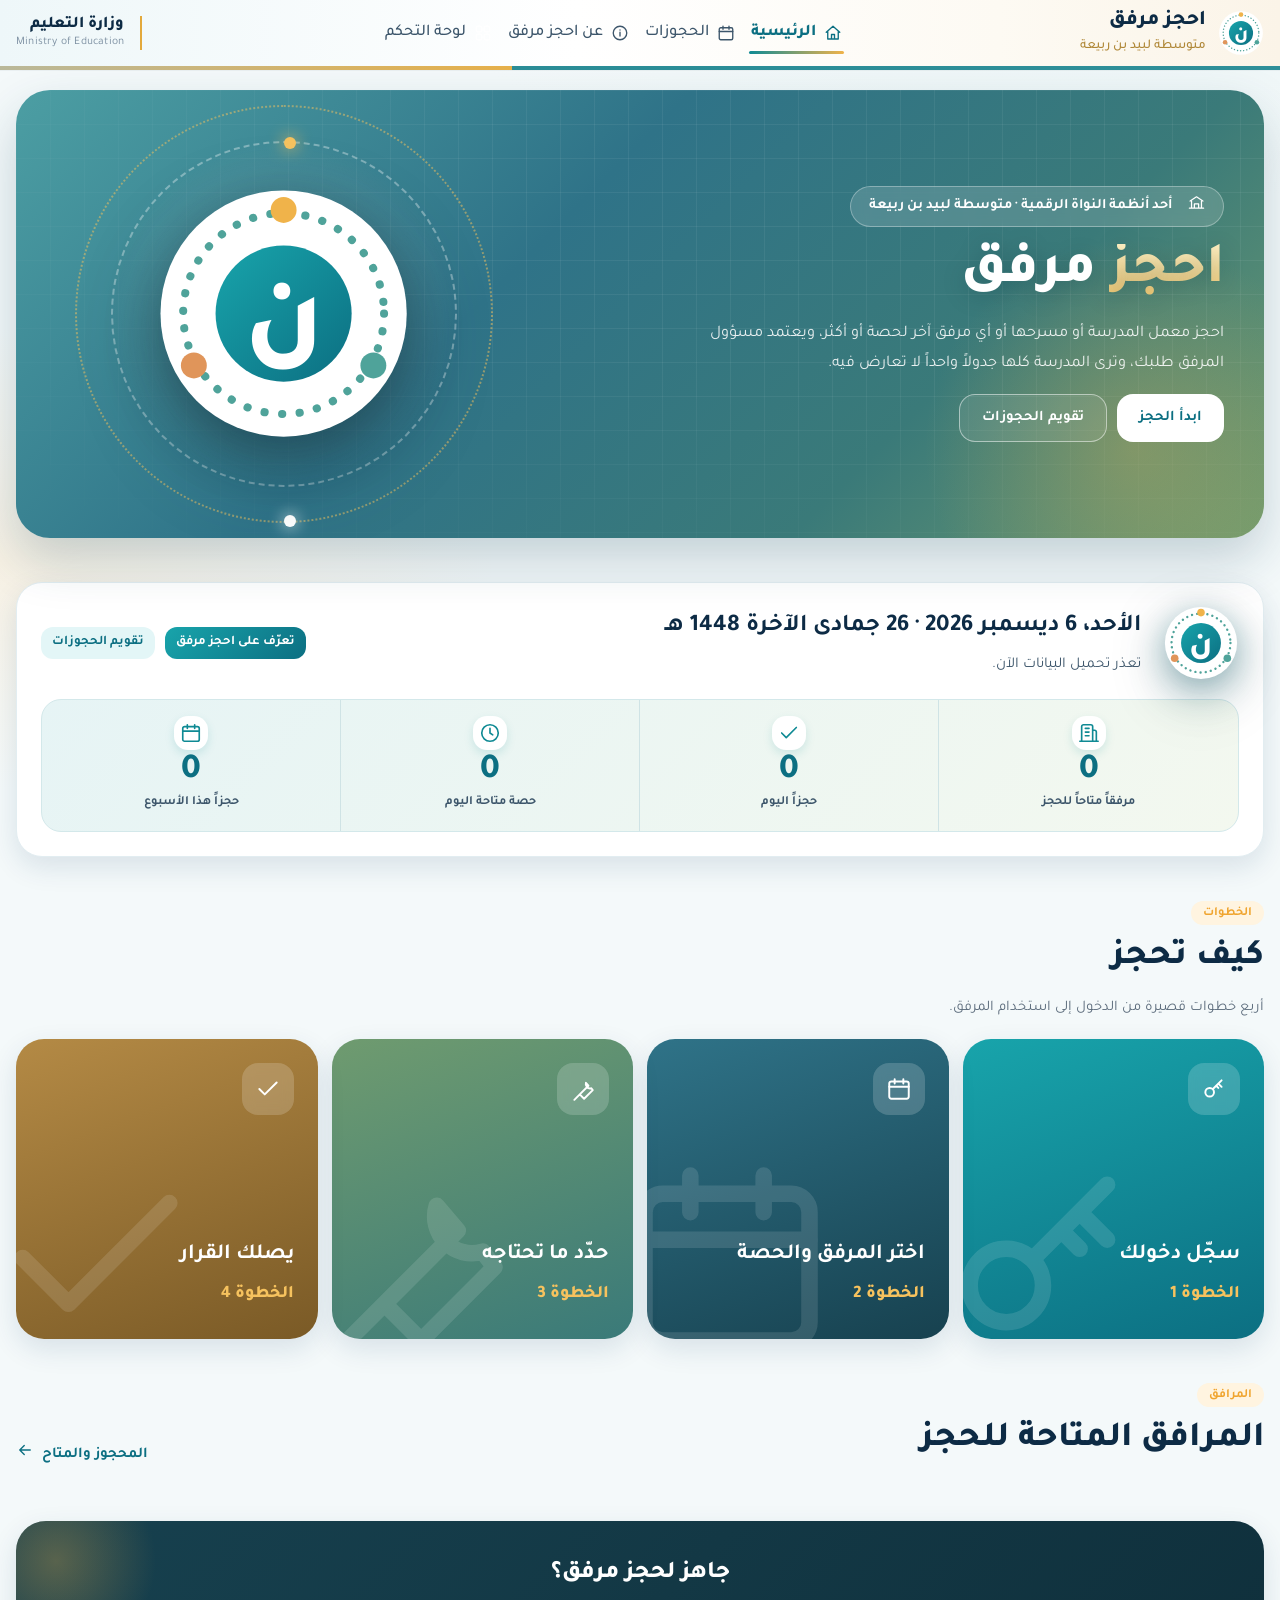
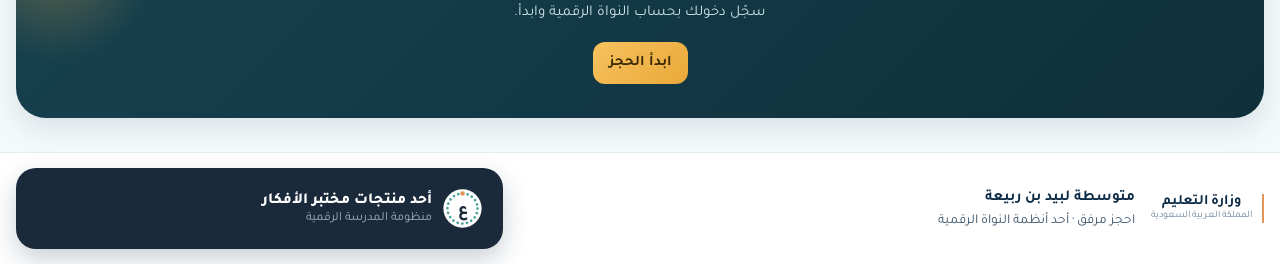
==== commit 0d794c97: "الصفحة الرئيسية بهوية رئيسية النواة: صورة الشعار في الترويسة ومحتوى مبسط Co-Authored-By: Claude Fabl" ====
--- a/site/index.html
+++ b/site/index.html
@@ -1,62 +1,45 @@
 <!doctype html><html lang="ar" dir="rtl"><head><meta charset="utf-8"><meta name="viewport" content="width=device-width,initial-scale=1">
 <title>احجز مرفق – متوسطة لبيد بن ربيعة</title><meta name="description" content="حجز مرافق متوسطة لبيد بن ربيعة، أحد أنظمة النواة الرقمية"><link rel="preconnect" href="https://fonts.googleapis.com"><link rel="preconnect" href="https://fonts.gstatic.com" crossorigin><link href="https://fonts.googleapis.com/css2?family=Tajawal:wght@400;500;700;800&display=swap" rel="stylesheet"><link rel="icon" href="favicon.svg" type="image/svg+xml"><link rel="stylesheet" href="assets/core.css"><link rel="stylesheet" href="assets/fb.css"></head><body class="pubsite">
 <div id="hdr"></div>
-<section class="hero3"><div class="h3g"><div class="h3t"><span class="h3pill"><span class="tg" data-ico="school"></span>أحد أنظمة النواة الرقمية · متوسطة لبيد بن ربيعة</span>
+<section class="hero3 hl"><div class="h3g"><div class="h3t"><span class="h3pill"><span class="tg" data-ico="school"></span>أحد أنظمة النواة الرقمية · متوسطة لبيد بن ربيعة</span>
 <h1><em>احجز</em> مرفق</h1>
-<div class="hnow"><span class="livepill" id="hDate"><span data-ico="calendar"></span><span>—</span></span><span class="livepill" id="hNow"><i></i><span>—</span></span></div>
-<p class="h3p">احجز معمل المدرسة أو مسرحها أو أي مرفق آخر لحصة أو أكثر، وحدّد عدد الزوار والأدوات التي تحتاجها، واطلب مساعدة منسق المرفق عند الحاجة، وتابع القرار من مكان واحد.</p>
+<p class="h3p">احجز معمل المدرسة أو مسرحها أو أي مرفق آخر لحصة أو أكثر، ويعتمد مسؤول المرفق طلبك، وترى المدرسة كلها جدولاً واحداً لا تعارض فيه.</p>
 <div class="h3act"><a class="btn" href="book.html">ابدأ الحجز</a><a class="btn ghost" href="bookings.html">تقويم الحجوزات</a></div></div>
-<div class="board" id="board" aria-live="polite"><h3>المرافق اليوم</h3><small id="bSub">جارٍ التحميل…</small><div id="bRows"></div>
-<div class="lgd"><span><i class="f"></i>متاح</span><span><i class="a"></i>محجوز</span><span><i class="p"></i>بانتظار الاعتماد</span></div></div></div></section>
+<div class="hlogo" aria-hidden="true"><span class="hr r1"></span><span class="hr r2"></span><span class="hg"></span><div class="hcore" data-core></div></div></div></section>
 
-<section class="hsec"><div class="grid wrap rv kstrip" id="kp">
-<div class="kpi"><div class="ic" data-ico="building"></div><div><b id="kF">—</b><span>مرفق متاح للحجز</span></div></div>
-<div class="kpi"><div class="ic" data-ico="check"></div><div><b id="kT">—</b><span>حجز اليوم</span></div></div>
-<div class="kpi"><div class="ic" data-ico="clock"></div><div><b id="kS">—</b><span>حصة متاحة اليوم</span></div></div>
-<div class="kpi"><div class="ic" data-ico="calendar"></div><div><b id="kW">—</b><span>حجز هذا الأسبوع</span></div></div></div></section>
+<section class="hsec" id="intro"><div class="intro rv"><div class="intro-top"><span class="intro-e" data-core></span><div><h3 id="in-t">—</h3><p id="in-p">حجز مرافق المدرسة بالحصة، بحساب النواة الرقمية نفسه.</p></div><div class="intro-l"><a class="btn sm" href="about.html">تعرّف على احجز مرفق</a><a class="btn sm sec" href="bookings.html">تقويم الحجوزات</a></div></div>
+<div class="nbar in-nb"><div class="nb"><span class="nb-i" data-ico="building"></span><b id="kF">0</b><small>مرفقاً متاحاً للحجز</small></div><div class="nb"><span class="nb-i" data-ico="check"></span><b id="kT">0</b><small>حجزاً اليوم</small></div><div class="nb"><span class="nb-i" data-ico="clock"></span><b id="kS">0</b><small>حصة متاحة اليوم</small></div><div class="nb"><span class="nb-i" data-ico="calendar"></span><b id="kW">0</b><small>حجزاً هذا الأسبوع</small></div></div></div></section>
 
-<section class="hsec" id="week"><div class="hh rv"><div><small>هذا الأسبوع</small><h2>أيام الحجز</h2><p class="hh-d">اضغط اليوم لعرض حصصه ومرافقه المحجوزة.</p></div><a class="btn sec" href="bookings.html">التقويم كاملاً</a></div>
-<div class="week wrap rv" id="wk"></div></section>
+<section class="hsec" id="tdy" hidden><div class="hh rv"><div><small>اليوم</small><h2>حجوزات اليوم</h2></div><a href="bookings.html" class="hl-a">التقويم كاملاً <i data-ico="arrow"></i></a></div><div class="tdl wrap" id="tl"></div></section>
 
-<section class="hsec" id="facs"><div class="hh rv"><div><small>المرافق</small><h2>المرافق المتاحة للحجز</h2><p class="hh-d">تُفعَّل المرافق للحجز من مدير النواة الرقمية، وبياناتها من سجل المرافق في النواة.</p></div></div>
+<section class="hsec" id="how"><div class="hh rv"><div><small>الخطوات</small><h2>كيف تحجز</h2><p class="hh-d">أربع خطوات قصيرة من الدخول إلى استخدام المرفق.</p></div></div>
+<div class="pans howp rv">
+<div class="pan"><span class="pn-bg" data-ico="key"></span><span class="pi" data-ico="key"></span><b class="pt">سجّل دخولك</b><span class="ps">الخطوة 1</span><span class="pd">بمعرّف حسابك في النواة الرقمية، بلا حساب جديد.</span></div>
+<div class="pan"><span class="pn-bg" data-ico="calendar"></span><span class="pi" data-ico="calendar"></span><b class="pt">اختر المرفق والحصة</b><span class="ps">الخطوة 2</span><span class="pd">حدّد اليوم والمرفق، واختر من الحصص المتاحة.</span></div>
+<div class="pan"><span class="pn-bg" data-ico="tool"></span><span class="pi" data-ico="tool"></span><b class="pt">حدّد ما تحتاجه</b><span class="ps">الخطوة 3</span><span class="pd">عدد الزوار والأدوات، ومساعدة منسق المرفق إن لزم.</span></div>
+<div class="pan"><span class="pn-bg" data-ico="check"></span><span class="pi" data-ico="check"></span><b class="pt">يصلك القرار</b><span class="ps">الخطوة 4</span><span class="pd">يعتمد مسؤول المرفق الحجز، وتتابعه في حجوزاتي.</span></div></div></section>
+
+<section class="hsec" id="facs"><div class="hh rv"><div><small>المرافق</small><h2>المرافق المتاحة للحجز</h2></div><a href="bookings.html" class="hl-a">المحجوز والمتاح <i data-ico="arrow"></i></a></div>
 <div class="facs wrap" id="fl"></div></section>
 
-<section class="hsec" id="how"><div class="hh rv"><div><small>الخطوات</small><h2>كيف يعمل الحجز</h2><p class="hh-d">أربع خطوات قصيرة، وبحساب النواة الرقمية نفسه.</p></div><a class="btn sec" href="about.html">عن احجز مرفق</a></div>
-<div class="steps rv wrap">
-<div class="card"><b>سجّل دخولك</b>بمعرّف حسابك في النواة الرقمية. الحساب نفسه الذي تدخل به بقية أنظمة المدرسة.</div>
-<div class="card"><b>اختر اليوم والمرفق والحصص</b>تظهر لك الحصص المتاحة والمحجوزة في ذلك اليوم، فتختار ما يناسبك.</div>
-<div class="card"><b>حدّد الزوار والأدوات</b>اكتب عدد الزوار، واختر الأدوات التي تحتاجها من تجهيزات المرفق، واطلب مساعدة المنسق إن لزم.</div>
-<div class="card"><b>يصلك القرار</b>يعتمد منسق المرفق الحجز أو يعتذر مع السبب، وتجد الحالة في صفحة حجوزاتي.</div></div></section>
-
-<section class="hsec" id="roles"><div class="hh rv"><div><small>الأدوار</small><h2>من يفعل ماذا</h2></div></div>
-<div class="grid wrap rv">
-<div class="card reg"><div class="ic k0"><span data-ico="user"></span></div><div><b>المعلم</b><small>يحجز المرافق المفتوحة للحجز، ويتابع حجوزاته ويلغيها قبل موعدها.</small></div></div>
-<div class="card reg"><div class="ic k3"><span data-ico="inbox"></span></div><div><b>منسق المرفق</b><small>هو المسؤول عن المرفق في سجل المرافق بالنواة. يعتمد طلبات مرفقه ويرى جدوله وإحصاءاته.</small></div></div>
-<div class="card reg"><div class="ic k2"><span data-ico="gear"></span></div><div><b>مدير النواة الرقمية</b><small>يفعّل المرافق للحجز، ويضبط أزمنة الحصص وقواعد الحجز، ويتابع إحصاءات كل المرافق.</small></div></div></div></section>
-
-<div class="ctab rv wrap"><h2>جاهز لحجز مرفق؟</h2><p>سجّل دخولك بحساب النواة الرقمية وابدأ.</p><a class="btn gold" href="book.html">ابدأ الحجز</a></div>
+<div class="ctab rv"><h2>جاهز لحجز مرفق؟</h2><p>سجّل دخولك بحساب النواة الرقمية وابدأ.</p><a class="btn gold" href="book.html">ابدأ الحجز</a></div>
 <div id="ftr"></div>
 <script src="assets/config.js"></script><script src="assets/chrome.js"></script><script src="assets/about-icons.js"></script><script src="assets/pubfb.js"></script><script>
 pubInit("index.html");
 (function(){
   const $=(i)=>document.getElementById(i), today=pToday(), ws=pWeekStart(today);
-  $("hDate").lastElementChild.textContent=pDay(today)+" · "+pHijri(today);
-  const num=(el,n)=>{el.dataset.count=n;el.textContent=n;};
+  $("in-t").textContent=pDay(today)+" · "+pHijri(today);
   function paint(C){
-    const np=nowPeriod(C), hn=$("hNow"); hn.className="livepill "+np.s; hn.lastElementChild.innerHTML=pesc(np.t)+(np.sub?` <small>${pesc(np.sub)}</small>`:"");
-    const F=C.facilities, P=C.periods, T=C.bookings.filter(b=>b.date===C.today), open=!C.closed_weekdays.includes(pDow(C.today));
-    const cur=P.find(p=>p.starts<=C.now&&C.now<p.ends);
-    $("bSub").textContent=F.length?(open?"كل شريط حصة، من الأولى إلى الأخيرة":"لا دوام اليوم"):"لم تُفعَّل مرافق للحجز بعد";
-    $("bRows").innerHTML=F.slice(0,7).map(f=>`<div class="brow"><b title="${pesc(f.name)}">${pesc(f.name)}</b><span class="dots2">${P.map(p=>`<i class="${p.bookable?slotOf(C,C.today,f.id,p.id):"brk"}${cur&&cur.id===p.id?" cur":""}" title="${pesc(p.name)} ${p.starts}–${p.ends}"></i>`).join("")}</span></div>`).join("")+(F.length>7?`<small style="display:block;margin-top:10px;opacity:.8">و${F.length-7} مرافق أخرى في <a href="bookings.html" style="color:#fff;text-decoration:underline">تقويم الحجوزات</a></small>`:"");
-    const slots=P.filter(p=>p.bookable), taken=T.reduce((n,b)=>n+b.periods.length,0);
-    num($("kF"),F.length); num($("kT"),T.length); num($("kS"),open?Math.max(0,F.length*slots.filter(p=>p.ends>C.now).length-T.reduce((n,b)=>n+b.periods.filter(id=>(P.find(p=>p.id===id)||{}).ends>C.now).length,0)):0); num($("kW"),C.bookings.length);
-    $("wk").innerHTML=Array.from({length:7},(_,i)=>pAdd(ws,i)).filter(d=>!C.closed_weekdays.includes(pDow(d))).map(d=>{
-      const B=C.bookings.filter(b=>b.date===d), names=[...new Set(B.map(b=>(F.find(f=>f.id===b.facility_id)||{}).name).filter(Boolean))];
-      return `<a class="wday${d===C.today?" wd-today":""}${B.length?" has":""}" href="bookings.html#${d}"><span class="wd-h"><b>${P_DAYS[pDow(d)]}${d===C.today?" · اليوم":""}</b><small>${pShort(d)}</small></span>${B.length?`<span class="wd-n">${B.length} <small>حجز · ${B.reduce((n,b)=>n+b.periods.length,0)} حصة</small></span><span class="wd-f">${names.slice(0,4).map(n=>`<span>${pesc(n)}</span>`).join("")}${names.length>4?`<span>+${names.length-4}</span>`:""}</span>`:'<span class="wd-e">لا حجوزات، كل المرافق متاحة</span>'}</a>`;}).join("");
+    const F=C.facilities, P=C.periods, T=C.bookings.filter(b=>b.date===C.today), open=!C.closed_weekdays.includes(pDow(C.today)), np=nowPeriod(C);
+    $("in-p").textContent=np.t+(np.sub?"، "+np.sub:"")+".";
+    const left=P.filter(p=>p.bookable&&p.ends>C.now).map(p=>p.id);
+    $("kF").textContent=F.length; $("kT").textContent=T.length; $("kW").textContent=C.bookings.length;
+    $("kS").textContent=open?Math.max(0,F.length*left.length-T.reduce((n,b)=>n+b.periods.filter(id=>left.includes(id)).length,0)):0;
+    $("tdy").hidden=!T.length; $("tl").innerHTML=T.map(b=>{const ps=b.periods.map(id=>P.find(p=>p.id===id)).filter(Boolean).sort((x,y)=>x.starts<y.starts?-1:1);return `<div class="tdc ${b.status}">${whoHTML(b)}<div class="tdc-m"><b>${pesc((F.find(f=>f.id===b.facility_id)||{}).name||"")}</b><small>${ps.map(p=>pesc(p.name)).join("، ")}${ps.length?` · ${ps[0].starts} – ${ps[ps.length-1].ends}`:""}</small></div><em>${b.status==="approved"?"محجوز":"بانتظار الاعتماد"}</em></div>`;}).join("");
     $("fl").innerHTML=F.map(facCard).join("")||'<p class="sub">لم تُفعَّل مرافق للحجز بعد.</p>';
     document.querySelectorAll("#fl .rv").forEach(e=>e.classList.add("in"));
   }
-  const load=()=>pubCalendar(ws,pAdd(ws,6)).then(paint).catch(()=>{$("bSub").textContent="تعذر تحميل البيانات الآن.";});
+  const load=()=>pubCalendar(ws,pAdd(ws,6)).then(paint).catch(()=>{$("in-p").textContent="تعذر تحميل البيانات الآن.";});
   load(); setInterval(load,60000); document.addEventListener("visibilitychange",()=>{if(!document.hidden)load();});
 })();
 </script></body></html>
--- a/site/assets/fb.css
+++ b/site/assets/fb.css
@@ -99,3 +99,22 @@
 .wday .wd-e{color:var(--muted);font-size:.86rem}
 .wday.closed{opacity:.55;cursor:default;background:var(--soft)}.wday.closed:hover{transform:none;border-color:var(--line);box-shadow:none}
 .pubnote{color:var(--ink2);font-size:.86rem;margin:10px 0 0}
+
+/* الحاجز: صورة واسم ومادة */
+.who{display:flex;align-items:center;gap:9px;min-width:0}
+.who-p{position:relative;width:38px;height:38px;border-radius:50%;flex:none;overflow:hidden;display:grid;place-items:center;background:var(--brandsoft);color:var(--brand2);border:2px solid #fff;box-shadow:0 1px 4px rgba(0,0,0,.15)}
+.who-p b{font-weight:800}.who-p img{position:absolute;inset:0;width:100%;height:100%;object-fit:cover}
+.who-t{display:flex;flex-direction:column;min-width:0;line-height:1.3}.who-t strong{font-size:.86rem;color:var(--ink);overflow:hidden;text-overflow:ellipsis;display:-webkit-box;-webkit-line-clamp:2;-webkit-box-orient:vertical}.who-t small{color:var(--ink2);font-size:.76rem;font-weight:500}
+.pubsch td .st em,.wd-bk em,.tdc em{font-style:normal;font-size:.74rem;font-weight:700}
+.pubsch td .st.approved,.pubsch td .st.pending{display:flex;flex-direction:column;gap:6px;padding:9px 10px}
+.pubsch th,.pubsch td{min-width:185px}
+.wd-b{display:flex;flex-direction:column;gap:7px}
+.wd-bk{display:flex;flex-direction:column;gap:5px;border-radius:14px;padding:8px 10px;background:var(--c4b);color:var(--c4f)}.wd-bk.pending{background:var(--c3b);color:var(--c3f)}
+.tdl{display:grid;grid-template-columns:repeat(auto-fill,minmax(290px,1fr));gap:12px}
+.tdc{display:flex;flex-direction:column;gap:9px;background:var(--surface);border:1px solid var(--line);border-inline-start:5px solid var(--ok);border-radius:18px;padding:13px 15px}
+.tdc.pending{border-inline-start-color:var(--gold)}.tdc-m b{display:block}.tdc-m small{color:var(--ink2);font-size:.84rem}
+.tdc em{color:var(--c4f)}.tdc.pending em{color:var(--c3f)}
+.st-f{display:inline-flex;align-items:center;gap:5px;font-size:.8rem;font-weight:800;color:var(--ink)}.st-f .ico{width:14px;height:14px}
+.wd-bk em,.tdc-m b{font-weight:800}
+.howp{height:300px}.howp .pan:nth-child(4){background:linear-gradient(160deg,#b48a45,#7a5a26)}.howp .pan .pt{font-size:1.35rem}
+@media (max-width:820px){.howp{height:auto}}
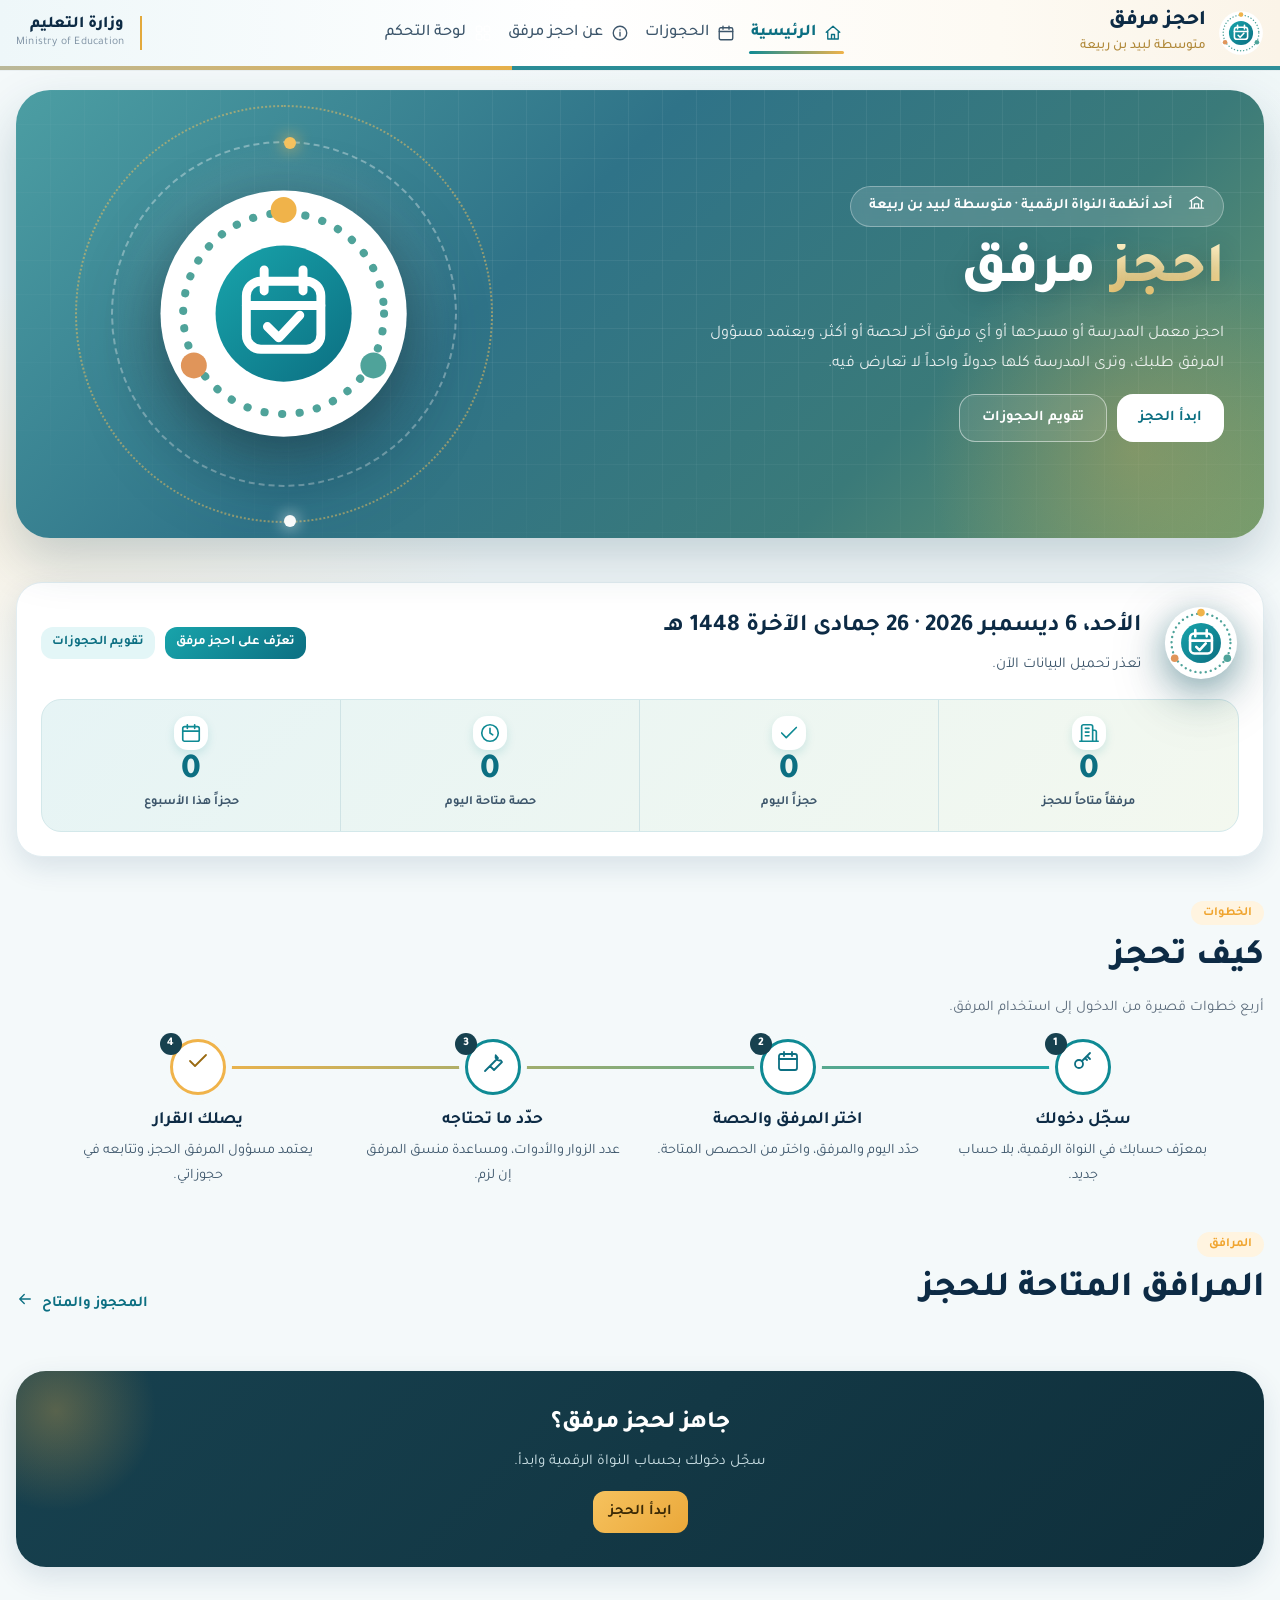
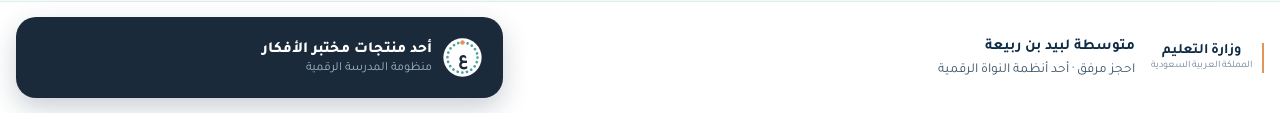
==== commit 52b83625: "شعار خاص بالنظام، خط زمني للخطوات، بطاقات مرافق جديدة، وتقويم بجدول وبطاقات مع فرز بالمرفق والشخص Co" ====
--- a/site/index.html
+++ b/site/index.html
@@ -10,17 +10,17 @@
 <section class="hsec" id="intro"><div class="intro rv"><div class="intro-top"><span class="intro-e" data-core></span><div><h3 id="in-t">—</h3><p id="in-p">حجز مرافق المدرسة بالحصة، بحساب النواة الرقمية نفسه.</p></div><div class="intro-l"><a class="btn sm" href="about.html">تعرّف على احجز مرفق</a><a class="btn sm sec" href="bookings.html">تقويم الحجوزات</a></div></div>
 <div class="nbar in-nb"><div class="nb"><span class="nb-i" data-ico="building"></span><b id="kF">0</b><small>مرفقاً متاحاً للحجز</small></div><div class="nb"><span class="nb-i" data-ico="check"></span><b id="kT">0</b><small>حجزاً اليوم</small></div><div class="nb"><span class="nb-i" data-ico="clock"></span><b id="kS">0</b><small>حصة متاحة اليوم</small></div><div class="nb"><span class="nb-i" data-ico="calendar"></span><b id="kW">0</b><small>حجزاً هذا الأسبوع</small></div></div></div></section>
 
-<section class="hsec" id="tdy" hidden><div class="hh rv"><div><small>اليوم</small><h2>حجوزات اليوم</h2></div><a href="bookings.html" class="hl-a">التقويم كاملاً <i data-ico="arrow"></i></a></div><div class="tdl wrap" id="tl"></div></section>
+<section class="hsec" id="tdy" hidden><div class="hh rv"><div><small>اليوم</small><h2>حجوزات اليوم</h2></div><a href="bookings.html" class="hl-a">التقويم كاملاً <i data-ico="arrow"></i></a></div><div class="bkcs wrap" id="tl"></div></section>
 
 <section class="hsec" id="how"><div class="hh rv"><div><small>الخطوات</small><h2>كيف تحجز</h2><p class="hh-d">أربع خطوات قصيرة من الدخول إلى استخدام المرفق.</p></div></div>
-<div class="pans howp rv">
-<div class="pan"><span class="pn-bg" data-ico="key"></span><span class="pi" data-ico="key"></span><b class="pt">سجّل دخولك</b><span class="ps">الخطوة 1</span><span class="pd">بمعرّف حسابك في النواة الرقمية، بلا حساب جديد.</span></div>
-<div class="pan"><span class="pn-bg" data-ico="calendar"></span><span class="pi" data-ico="calendar"></span><b class="pt">اختر المرفق والحصة</b><span class="ps">الخطوة 2</span><span class="pd">حدّد اليوم والمرفق، واختر من الحصص المتاحة.</span></div>
-<div class="pan"><span class="pn-bg" data-ico="tool"></span><span class="pi" data-ico="tool"></span><b class="pt">حدّد ما تحتاجه</b><span class="ps">الخطوة 3</span><span class="pd">عدد الزوار والأدوات، ومساعدة منسق المرفق إن لزم.</span></div>
-<div class="pan"><span class="pn-bg" data-ico="check"></span><span class="pi" data-ico="check"></span><b class="pt">يصلك القرار</b><span class="ps">الخطوة 4</span><span class="pd">يعتمد مسؤول المرفق الحجز، وتتابعه في حجوزاتي.</span></div></div></section>
+<ol class="tml rv">
+<li><span class="tml-n"><i data-ico="key"></i></span><b>سجّل دخولك</b><p>بمعرّف حسابك في النواة الرقمية، بلا حساب جديد.</p></li>
+<li><span class="tml-n"><i data-ico="calendar"></i></span><b>اختر المرفق والحصة</b><p>حدّد اليوم والمرفق، واختر من الحصص المتاحة.</p></li>
+<li><span class="tml-n"><i data-ico="tool"></i></span><b>حدّد ما تحتاجه</b><p>عدد الزوار والأدوات، ومساعدة منسق المرفق إن لزم.</p></li>
+<li><span class="tml-n"><i data-ico="check"></i></span><b>يصلك القرار</b><p>يعتمد مسؤول المرفق الحجز، وتتابعه في حجوزاتي.</p></li></ol></section>
 
 <section class="hsec" id="facs"><div class="hh rv"><div><small>المرافق</small><h2>المرافق المتاحة للحجز</h2></div><a href="bookings.html" class="hl-a">المحجوز والمتاح <i data-ico="arrow"></i></a></div>
-<div class="facs wrap" id="fl"></div></section>
+<div class="fcds wrap" id="fl"></div></section>
 
 <div class="ctab rv"><h2>جاهز لحجز مرفق؟</h2><p>سجّل دخولك بحساب النواة الرقمية وابدأ.</p><a class="btn gold" href="book.html">ابدأ الحجز</a></div>
 <div id="ftr"></div>
@@ -35,9 +35,8 @@
     const left=P.filter(p=>p.bookable&&p.ends>C.now).map(p=>p.id);
     $("kF").textContent=F.length; $("kT").textContent=T.length; $("kW").textContent=C.bookings.length;
     $("kS").textContent=open?Math.max(0,F.length*left.length-T.reduce((n,b)=>n+b.periods.filter(id=>left.includes(id)).length,0)):0;
-    $("tdy").hidden=!T.length; $("tl").innerHTML=T.map(b=>{const ps=b.periods.map(id=>P.find(p=>p.id===id)).filter(Boolean).sort((x,y)=>x.starts<y.starts?-1:1);return `<div class="tdc ${b.status}">${whoHTML(b)}<div class="tdc-m"><b>${pesc((F.find(f=>f.id===b.facility_id)||{}).name||"")}</b><small>${ps.map(p=>pesc(p.name)).join("، ")}${ps.length?` · ${ps[0].starts} – ${ps[ps.length-1].ends}`:""}</small></div><em>${b.status==="approved"?"محجوز":"بانتظار الاعتماد"}</em></div>`;}).join("");
-    $("fl").innerHTML=F.map(facCard).join("")||'<p class="sub">لم تُفعَّل مرافق للحجز بعد.</p>';
-    document.querySelectorAll("#fl .rv").forEach(e=>e.classList.add("in"));
+    $("tdy").hidden=!T.length; $("tl").innerHTML=T.map(b=>bkCard(C,b)).join("");
+    $("fl").innerHTML=F.map(f=>facCard(f,C)).join("")||'<p class="sub">لم تُفعَّل مرافق للحجز بعد.</p>';
   }
   const load=()=>pubCalendar(ws,pAdd(ws,6)).then(paint).catch(()=>{$("in-p").textContent="تعذر تحميل البيانات الآن.";});
   load(); setInterval(load,60000); document.addEventListener("visibilitychange",()=>{if(!document.hidden)load();});
--- a/site/assets/fb.css
+++ b/site/assets/fb.css
@@ -118,3 +118,58 @@
 .wd-bk em,.tdc-m b{font-weight:800}
 .howp{height:300px}.howp .pan:nth-child(4){background:linear-gradient(160deg,#b48a45,#7a5a26)}.howp .pan .pt{font-size:1.35rem}
 @media (max-width:820px){.howp{height:auto}}
+
+/* ===== خط زمني لخطوات الحجز ===== */
+.tml{list-style:none;margin:0 auto;padding:0;display:grid;grid-template-columns:repeat(4,1fr);max-width:1180px;position:relative}
+.tml::before{content:"";position:absolute;inset-block-start:27px;inset-inline:12.5%;height:3px;border-radius:3px;background:linear-gradient(270deg,#18a4ab,#f0b34a)}
+.tml li{position:relative;text-align:center;padding:0 14px}
+.tml-n{position:relative;display:grid;place-items:center;width:56px;height:56px;margin:0 auto 12px;border-radius:50%;background:var(--surface);border:3px solid var(--brand);color:var(--brand2);box-shadow:0 0 0 6px var(--bg,#f4f9fa)}
+.tml li:last-child .tml-n{border-color:var(--gold);color:#9a6a12}
+.tml-n .ico{width:24px;height:24px}
+.tml li b{display:block;font-size:1.08rem;color:var(--ink)}.tml li p{margin:4px 0 0;color:var(--ink2);font-size:.9rem;line-height:1.7}
+.tml li::after{counter-increment:tm;content:counter(tm);position:absolute;inset-block-start:-6px;inset-inline-start:calc(50% + 16px);width:22px;height:22px;border-radius:50%;background:var(--navy);color:#fff;font-size:.74rem;font-weight:800;display:grid;place-items:center}
+.tml{counter-reset:tm}
+@media (max-width:760px){.tml{grid-template-columns:1fr;gap:18px;padding-inline:16px}.tml::before{inset-block:10px;inset-inline:auto;inset-inline-start:43px;width:3px;height:auto;background:linear-gradient(180deg,#18a4ab,#f0b34a)}
+ .tml li{text-align:start;padding:0;padding-inline-start:74px;min-height:56px}.tml-n{position:absolute;inset-inline-start:0;inset-block-start:0;margin:0}.tml li::after{inset-inline-start:38px}}
+
+/* ===== بطاقات المرافق ===== */
+.fcds{display:grid;grid-template-columns:repeat(auto-fill,minmax(270px,1fr));gap:14px}
+.fcd{display:flex;flex-direction:column;gap:12px;background:var(--surface);border:1px solid var(--line);border-radius:22px;padding:16px;box-shadow:var(--shadow);transition:transform .25s,box-shadow .25s;position:relative;overflow:hidden}
+.fcd::before{content:"";position:absolute;inset:0 0 auto 0;height:5px;background:var(--grad)}
+.fcd:hover{transform:translateY(-4px);box-shadow:var(--shadow2)}
+.fcd-h{display:flex;align-items:center;gap:12px}.fcd-h>div{flex:1;min-width:0}.fcd-h b{display:block;font-size:1.08rem}.fcd-h small{color:var(--ink2)}
+.fcd-i{width:48px;height:48px;border-radius:15px;display:grid;place-items:center;background:var(--grad);flex:none}.fcd-i .ico{width:24px;height:24px;stroke:#fff}
+.fcd-s{font-size:.74rem;font-weight:800;border-radius:99px;padding:3px 10px;white-space:nowrap}.fcd-s.free{background:var(--c4b);color:var(--c4f)}.fcd-s.busy{background:var(--c5b);color:var(--c5f)}
+.fcd-m{display:flex;gap:8px;flex-wrap:wrap}.fcd-m span{display:inline-flex;align-items:center;gap:5px;background:var(--soft);border-radius:99px;padding:3px 10px;font-size:.82rem;color:var(--ink2)}.fcd-m .ico{width:15px;height:15px}
+.fcd-b{display:flex;gap:4px}.fcd-b i{flex:1;height:8px;border-radius:5px;background:var(--line)}.fcd-b i.approved{background:#3fae75}.fcd-b i.pending{background:var(--gold)}.fcd-b i.cur{outline:2px solid var(--brand2);outline-offset:1px}
+.fcd-f{display:flex;align-items:center;justify-content:space-between;gap:8px}.fcd-f small{color:var(--ink2)}
+.fcd-f a{display:inline-flex;align-items:center;gap:6px;font-weight:800;color:var(--brand2);text-decoration:none}.fcd-f a .ico{width:16px;height:16px;transition:transform .2s}.fcd-f a:hover .ico{transform:translateX(-4px)}
+
+/* ===== بطاقات الحجوزات ===== */
+.bkcs{display:grid;grid-template-columns:repeat(auto-fill,minmax(290px,1fr));gap:14px}
+.bkc{display:flex;flex-direction:column;gap:9px;background:var(--surface);border:1px solid var(--line);border-radius:22px;padding:15px 16px;box-shadow:var(--shadow);border-block-start:5px solid #3fae75}
+.bkc.pending{border-block-start-color:var(--gold)}
+.bkc-h{display:flex;align-items:center;justify-content:space-between;gap:8px}.bkc-h .who-p{width:46px;height:46px}.bkc-h .who-t strong{font-size:.98rem}
+.bkc-s{font-size:.74rem;font-weight:800;border-radius:99px;padding:3px 10px;white-space:nowrap;background:var(--c4b);color:var(--c4f)}.bkc.pending .bkc-s{background:var(--c3b);color:var(--c3f)}
+.bkc-f{display:flex;align-items:center;gap:8px;font-size:1.05rem;color:var(--brand2)}.bkc-f .ico,.bkc-r .ico{width:18px;height:18px;flex:none}
+.bkc-r{display:flex;align-items:center;gap:8px;color:var(--ink2);font-size:.9rem}
+.bkc-p{display:flex;gap:6px;flex-wrap:wrap}.bkc-p span{background:var(--brandsoft);color:var(--brand2);border-radius:12px;padding:4px 10px;font-size:.82rem;font-weight:700;display:inline-flex;flex-direction:column;line-height:1.25}.bkc-p small{font-weight:500;color:var(--ink2);font-size:.72rem}
+.bkc-m{display:flex;gap:12px;flex-wrap:wrap;color:var(--ink2);font-size:.86rem}.bkc-m span{display:inline-flex;align-items:center;gap:5px}.bkc-m .ico{width:15px;height:15px}.bkc-m:empty{display:none}
+.bkc-n{margin:0;background:var(--soft);border-radius:12px;padding:8px 10px;font-size:.88rem;color:var(--ink2)}
+.dayh{display:flex;align-items:baseline;gap:10px;margin:22px 0 10px}.dayh:first-child{margin-top:0}.dayh button{font:inherit;font-weight:800;font-size:1.2rem;color:var(--brand2);background:none;border:0;padding:0;cursor:pointer}.dayh small{color:var(--ink2)}
+
+/* ===== شريط الفرز وجدول الأسبوع ===== */
+.fl2{background:var(--surface);border:1px solid var(--line);border-radius:18px;padding:10px 12px}
+.fl2 .tabs button{display:inline-flex;align-items:center;gap:6px}.fl2 .tabs .ico{width:16px;height:16px}
+.flt{display:inline-flex;align-items:center;gap:8px;margin:0;font-size:.88rem;color:var(--ink2)}.flt select{width:auto;min-width:150px;padding:7px 10px}
+.cnt{font-weight:800;color:var(--brand2);font-size:.9rem}
+.pubsch .st.dim{background:var(--soft);color:var(--muted)}
+.wkt th small{display:block;font-weight:500;color:var(--ink2);font-size:.74rem}
+.wkt th,.wkt td{min-width:150px}.wkt td:first-child,.wkt th:first-child{min-width:120px}
+.dlink{font:inherit;background:none;border:0;padding:0;cursor:pointer;text-align:start;color:var(--ink)}.dlink b{display:block;color:var(--brand2)}.dlink small{color:var(--ink2)}
+.wchip{display:flex;align-items:center;gap:7px;border-radius:12px;padding:6px 8px;background:var(--c4b);margin-bottom:5px}.wchip:last-child{margin-bottom:0}.wchip.pending{background:var(--c3b)}
+.wchip b{display:block;font-size:.82rem;color:var(--ink)}.wchip small{display:block;font-size:.72rem;color:var(--ink2);line-height:1.3}
+.who-p.sm{width:28px;height:28px;font-size:.78rem;border-width:1.5px}
+.emp{text-align:center;padding:26px}
+@media (max-width:700px){.flt{flex:1 1 100%}.flt select{flex:1}}
+#clr[hidden]{display:none}
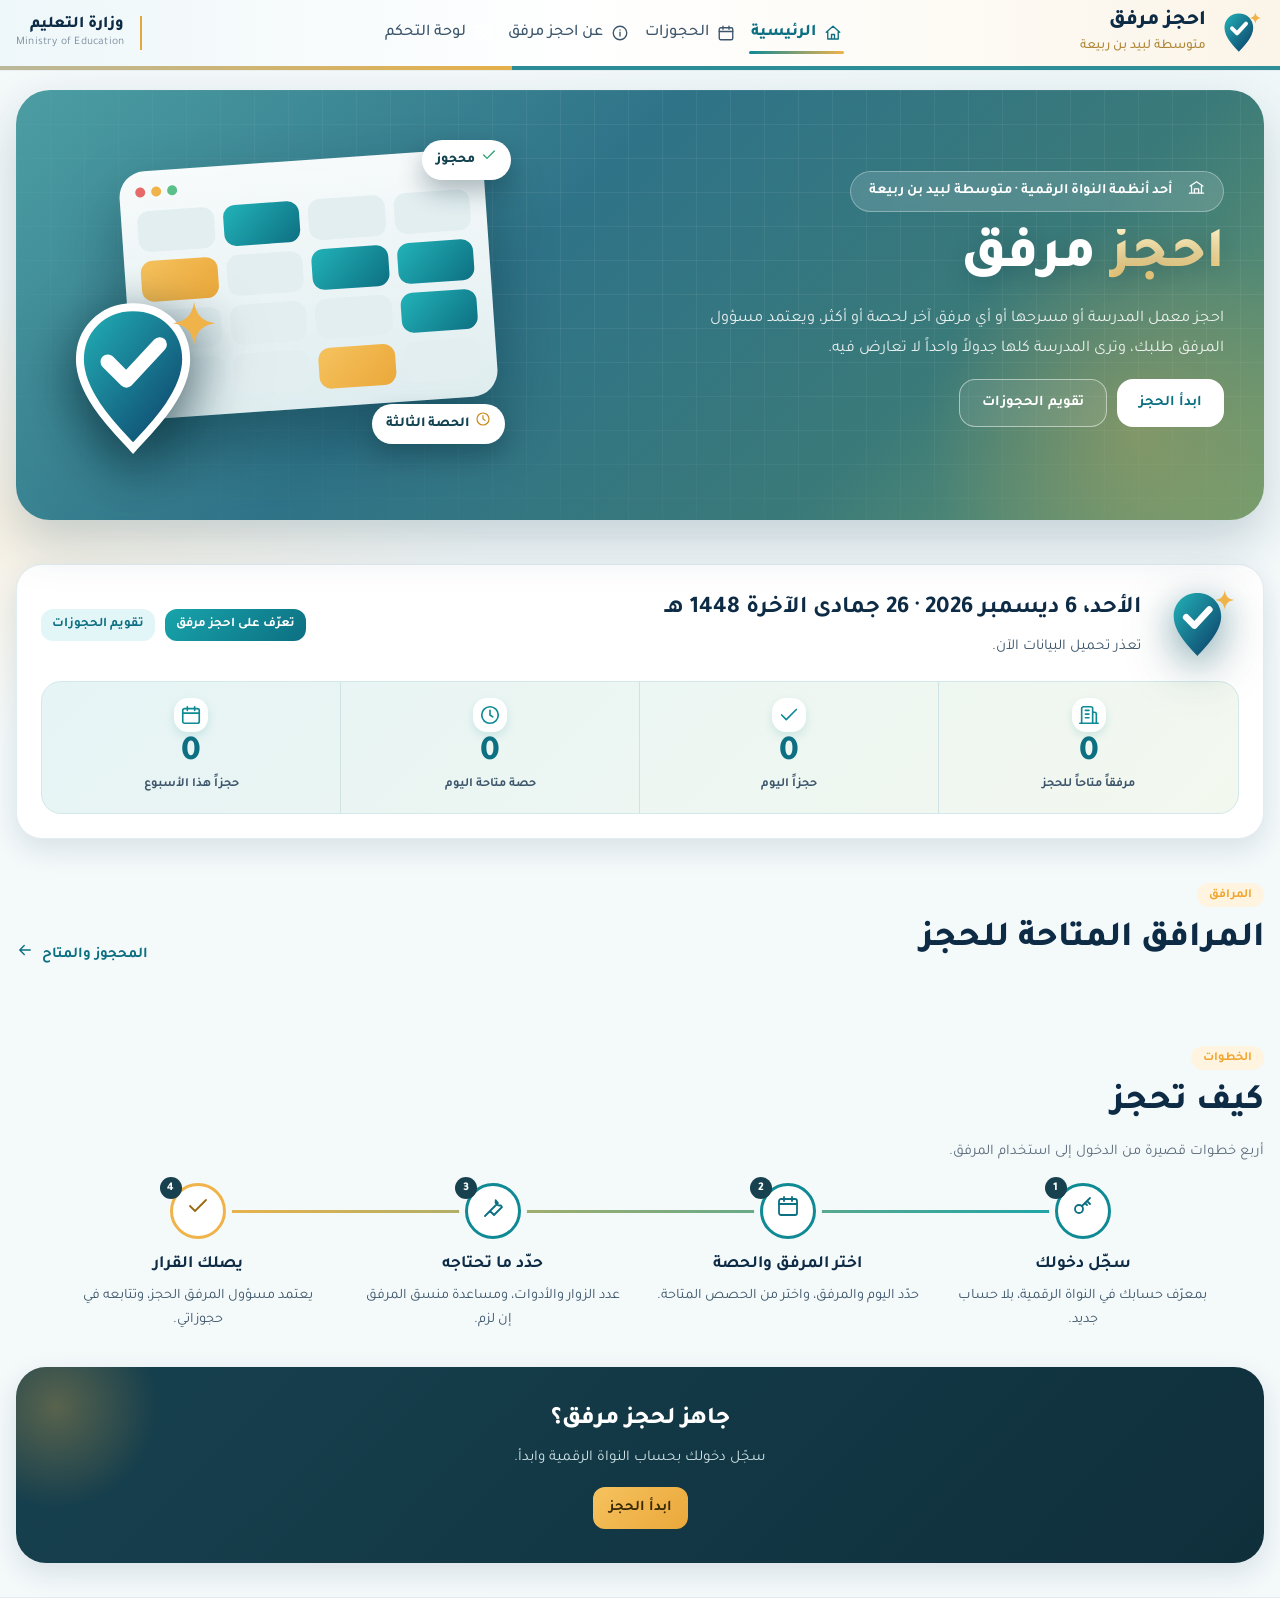
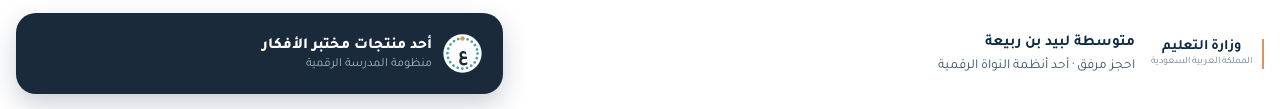
==== commit 2b526aee: "شعار جديد خاص باحجز مرفق، صورة رئيسية جديدة، مرافق تفاعلية، نقل خطوات الحجز، وضبط أبعاد نموذج الحجز " ====
--- a/site/index.html
+++ b/site/index.html
@@ -5,12 +5,15 @@
 <h1><em>احجز</em> مرفق</h1>
 <p class="h3p">احجز معمل المدرسة أو مسرحها أو أي مرفق آخر لحصة أو أكثر، ويعتمد مسؤول المرفق طلبك، وترى المدرسة كلها جدولاً واحداً لا تعارض فيه.</p>
 <div class="h3act"><a class="btn" href="book.html">ابدأ الحجز</a><a class="btn ghost" href="bookings.html">تقويم الحجوزات</a></div></div>
-<div class="hlogo" aria-hidden="true"><span class="hr r1"></span><span class="hr r2"></span><span class="hg"></span><div class="hcore" data-core></div></div></div></section>
+<div class="hart" aria-hidden="true"><div class="ha-card"><div class="ha-top"><i></i><i></i><i></i></div><div class="ha-grid"><i class=""></i><i class="a"></i><i class=""></i><i class=""></i><i class="p"></i><i class=""></i><i class="a"></i><i class="a"></i><i class=""></i><i class=""></i><i class=""></i><i class="a"></i><i class=""></i><i class=""></i><i class="p"></i><i class=""></i></div></div><div class="ha-mark" data-core></div><span class="ha-chip c1"><span data-ico="check"></span>محجوز</span><span class="ha-chip c2"><span data-ico="clock"></span>الحصة الثالثة</span></div></div></section>
 
 <section class="hsec" id="intro"><div class="intro rv"><div class="intro-top"><span class="intro-e" data-core></span><div><h3 id="in-t">—</h3><p id="in-p">حجز مرافق المدرسة بالحصة، بحساب النواة الرقمية نفسه.</p></div><div class="intro-l"><a class="btn sm" href="about.html">تعرّف على احجز مرفق</a><a class="btn sm sec" href="bookings.html">تقويم الحجوزات</a></div></div>
 <div class="nbar in-nb"><div class="nb"><span class="nb-i" data-ico="building"></span><b id="kF">0</b><small>مرفقاً متاحاً للحجز</small></div><div class="nb"><span class="nb-i" data-ico="check"></span><b id="kT">0</b><small>حجزاً اليوم</small></div><div class="nb"><span class="nb-i" data-ico="clock"></span><b id="kS">0</b><small>حصة متاحة اليوم</small></div><div class="nb"><span class="nb-i" data-ico="calendar"></span><b id="kW">0</b><small>حجزاً هذا الأسبوع</small></div></div></div></section>
 
 <section class="hsec" id="tdy" hidden><div class="hh rv"><div><small>اليوم</small><h2>حجوزات اليوم</h2></div><a href="bookings.html" class="hl-a">التقويم كاملاً <i data-ico="arrow"></i></a></div><div class="bkcs wrap" id="tl"></div></section>
+
+<section class="hsec" id="facs"><div class="hh rv"><div><small>المرافق</small><h2>المرافق المتاحة للحجز</h2></div><a href="bookings.html" class="hl-a">المحجوز والمتاح <i data-ico="arrow"></i></a></div>
+<div class="wrap"><div class="fchips" id="fch"></div><div class="fcds" id="fl"></div></div></section>
 
 <section class="hsec" id="how"><div class="hh rv"><div><small>الخطوات</small><h2>كيف تحجز</h2><p class="hh-d">أربع خطوات قصيرة من الدخول إلى استخدام المرفق.</p></div></div>
 <ol class="tml rv">
@@ -18,9 +21,6 @@
 <li><span class="tml-n"><i data-ico="calendar"></i></span><b>اختر المرفق والحصة</b><p>حدّد اليوم والمرفق، واختر من الحصص المتاحة.</p></li>
 <li><span class="tml-n"><i data-ico="tool"></i></span><b>حدّد ما تحتاجه</b><p>عدد الزوار والأدوات، ومساعدة منسق المرفق إن لزم.</p></li>
 <li><span class="tml-n"><i data-ico="check"></i></span><b>يصلك القرار</b><p>يعتمد مسؤول المرفق الحجز، وتتابعه في حجوزاتي.</p></li></ol></section>
-
-<section class="hsec" id="facs"><div class="hh rv"><div><small>المرافق</small><h2>المرافق المتاحة للحجز</h2></div><a href="bookings.html" class="hl-a">المحجوز والمتاح <i data-ico="arrow"></i></a></div>
-<div class="fcds wrap" id="fl"></div></section>
 
 <div class="ctab rv"><h2>جاهز لحجز مرفق؟</h2><p>سجّل دخولك بحساب النواة الرقمية وابدأ.</p><a class="btn gold" href="book.html">ابدأ الحجز</a></div>
 <div id="ftr"></div>
@@ -36,7 +36,7 @@
     $("kF").textContent=F.length; $("kT").textContent=T.length; $("kW").textContent=C.bookings.length;
     $("kS").textContent=open?Math.max(0,F.length*left.length-T.reduce((n,b)=>n+b.periods.filter(id=>left.includes(id)).length,0)):0;
     $("tdy").hidden=!T.length; $("tl").innerHTML=T.map(b=>bkCard(C,b)).join("");
-    $("fl").innerHTML=F.map(f=>facCard(f,C)).join("")||'<p class="sub">لم تُفعَّل مرافق للحجز بعد.</p>';
+    facSection($("fl"),$("fch"),C);
   }
   const load=()=>pubCalendar(ws,pAdd(ws,6)).then(paint).catch(()=>{$("in-p").textContent="تعذر تحميل البيانات الآن.";});
   load(); setInterval(load,60000); document.addEventListener("visibilitychange",()=>{if(!document.hidden)load();});
--- a/site/assets/fb.css
+++ b/site/assets/fb.css
@@ -173,3 +173,52 @@
 .emp{text-align:center;padding:26px}
 @media (max-width:700px){.flt{flex:1 1 100%}.flt select{flex:1}}
 #clr[hidden]{display:none}
+
+/* ===== صورة أعلى الرئيسية (خاصة باحجز مرفق) ===== */
+.hart{position:relative;height:330px;direction:ltr}
+.ha-card{position:absolute;inset:26px 20px 56px 70px;background:linear-gradient(180deg,rgba(255,255,255,.96),rgba(238,247,248,.92));border-radius:26px;padding:16px;box-shadow:0 30px 60px rgba(6,40,52,.4);transform:rotate(-4deg);animation:haf 8s ease-in-out infinite}
+.ha-top{display:flex;gap:6px;margin-bottom:14px}.ha-top i{width:10px;height:10px;border-radius:50%;background:#e66a6a}.ha-top i:nth-child(2){background:#f0b34a}.ha-top i:nth-child(3){background:#5bbf8a}
+.ha-grid{display:grid;grid-template-columns:repeat(4,1fr);gap:9px;height:calc(100% - 26px)}.ha-grid i{border-radius:12px;background:#e2eef0}.ha-grid i.a{background:linear-gradient(135deg,#22b3b8,#0d6f82)}.ha-grid i.p{background:linear-gradient(135deg,#f6c25e,#eaa83a)}
+.ha-mark{position:absolute;inset:auto auto 0 0;width:170px;height:170px;filter:drop-shadow(0 18px 26px rgba(6,40,52,.5));animation:haf 6s ease-in-out infinite reverse}.ha-mark .core-ic{width:100%;height:100%}
+.ha-mark .core-ic path:first-of-type{stroke:#fff;stroke-width:3}
+.ha-chip{position:absolute;display:inline-flex;align-items:center;gap:6px;direction:rtl;background:#fff;color:#12414f;font-weight:800;font-size:.86rem;border-radius:99px;padding:7px 14px;box-shadow:0 12px 24px rgba(6,40,52,.3);animation:haf 7s ease-in-out infinite}
+.ha-chip .ico{width:16px;height:16px;stroke:#1f9d6b}.ha-chip.c1{inset:6px 0 auto auto}.ha-chip.c2{inset:auto 6px 20px auto;animation-delay:-3s}.ha-chip.c2 .ico{stroke:#c98a1a}
+@keyframes haf{50%{translate:0 -9px}}
+@media (max-width:980px){.hart{order:-1;height:250px;max-width:360px;width:100%;margin-inline:auto}.ha-mark{width:120px;height:120px}}
+@media (prefers-reduced-motion:reduce){.ha-card,.ha-mark,.ha-chip{animation:none}}
+.intro-e .core-ic,.bm .bm-ic{overflow:visible}
+
+/* ===== المرافق التفاعلية ===== */
+.fchips{display:flex;gap:8px;flex-wrap:wrap;margin-bottom:14px}
+.fchips button{font:inherit;font-weight:700;display:inline-flex;align-items:center;gap:8px;background:var(--surface);border:1.5px solid var(--line);color:var(--ink2);border-radius:99px;padding:6px 14px;cursor:pointer;transition:all .2s}
+.fchips button b{background:var(--soft);border-radius:99px;padding:0 8px;font-size:.78rem}
+.fchips button:hover{border-color:var(--brand)}.fchips button.on{background:var(--grad);color:#fff;border-color:transparent}.fchips button.on b{background:rgba(255,255,255,.25);color:#fff}
+.fcds{align-items:start}
+.fcd{padding:0;gap:0;animation:fcin .45s both}.fcd:nth-child(2){animation-delay:.05s}.fcd:nth-child(3){animation-delay:.1s}.fcd:nth-child(4){animation-delay:.15s}.fcd:nth-child(n+5){animation-delay:.2s}
+@keyframes fcin{from{opacity:0;translate:0 12px}}
+.fcd::after{content:"";position:absolute;inset:0;pointer-events:none;background:radial-gradient(220px circle at var(--mx,50%) var(--my,0%),rgba(24,164,171,.13),transparent 70%);opacity:0;transition:opacity .3s}.fcd:hover::after{opacity:1}
+.fcd-t{all:unset;box-sizing:border-box;display:flex;flex-direction:column;gap:12px;width:100%;padding:18px 16px 14px;cursor:pointer;font:inherit;color:inherit;text-align:start}
+.fcd-t:focus-visible{outline:2px solid var(--gold);outline-offset:-4px;border-radius:22px}
+.fcd:hover .fcd-i{transform:rotate(-6deg) scale(1.06)}.fcd-i{transition:transform .3s}
+.fcd-s{display:inline-flex;align-items:center;gap:6px}.fcd-s i{width:8px;height:8px;border-radius:50%;background:currentColor}.fcd-s.free i{animation:lp2 1.8s infinite}
+@keyframes lp2{50%{opacity:.25}}
+.fcd-b i{transition:transform .25s}.fcd:hover .fcd-b i{transform:scaleY(1.5)}
+.fcd-more{display:inline-flex;align-items:center;gap:5px;font-weight:800;color:var(--brand2);font-size:.86rem}.fcd-more .ico{width:15px;height:15px;transform:rotate(180deg);transition:transform .3s}.fcd.open .fcd-more .ico{transform:none}
+.fcd-x{display:grid;grid-template-rows:0fr;transition:grid-template-rows .35s ease}.fcd.open .fcd-x{grid-template-rows:1fr}
+.fcd-x>div{overflow:hidden;min-height:0}.fcd-x ul{list-style:none;margin:0;padding:0 16px;border-top:1px dashed var(--line)}
+.fcd-x li{display:flex;align-items:center;justify-content:space-between;gap:10px;padding:8px 0;border-bottom:1px solid var(--soft);font-size:.86rem}
+.fcd-x li>span:first-child b{display:block}.fcd-x li small{color:var(--ink2)}.fcd-x li em{font-style:normal;font-weight:700;color:#1f8a5b;font-size:.8rem}
+.fcd-x li.past{opacity:.5}.fcd-x li.past em{color:var(--muted)}.fcd-x li.cur{background:linear-gradient(90deg,transparent,var(--brandsoft));border-radius:10px;padding-inline:8px;margin-inline:-8px}
+.fcd-x li .who{flex-direction:row-reverse;text-align:end}.fcd-x li .who-p{width:30px;height:30px}.fcd-x li.pending .who-t strong{color:#9a6a12}
+.fcd-x .btn{margin:12px 16px 16px}
+
+/* ===== حجز جديد: أبعاد الحقول والأيقونات ===== */
+.fg input:not([type=checkbox]),.fg select{height:46px;box-sizing:border-box;min-width:0}
+input[type=date]{min-width:0;max-width:100%}
+.fg select{padding-inline-end:34px;text-overflow:ellipsis}
+.fg{align-items:start;gap:14px}
+.fcard .meta span{display:inline-flex;align-items:center;gap:6px;padding:4px 12px}.fcard .meta .ico{width:15px;height:15px;flex:none}
+.fcard .meta{gap:8px}
+@media (min-width:900px){.pgrid2{grid-template-columns:repeat(4,1fr)}}
+.eqrow label small{color:var(--muted)}
+.fcd-x li>span:first-child{flex:none;white-space:nowrap}.fcd-x li .who{min-width:0;flex:0 1 auto}.fcd-x li .who-t strong{-webkit-line-clamp:1}
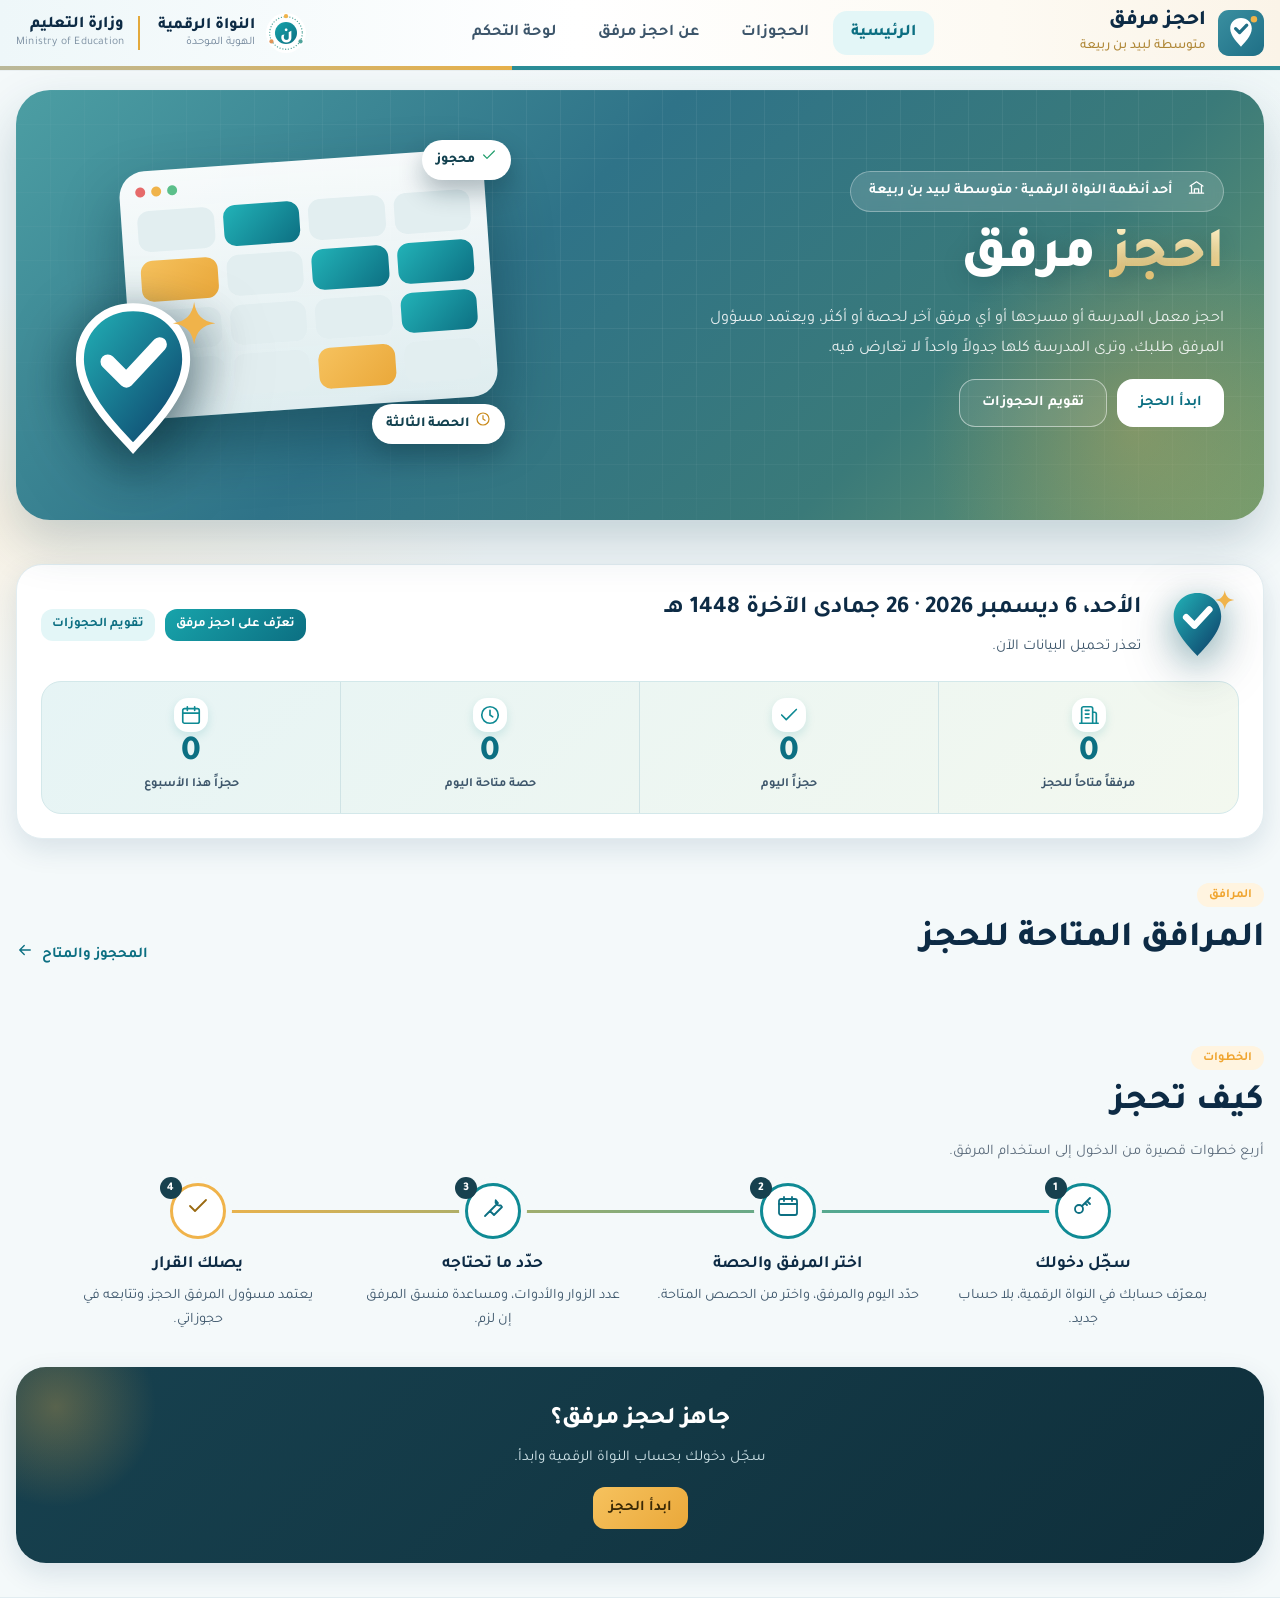
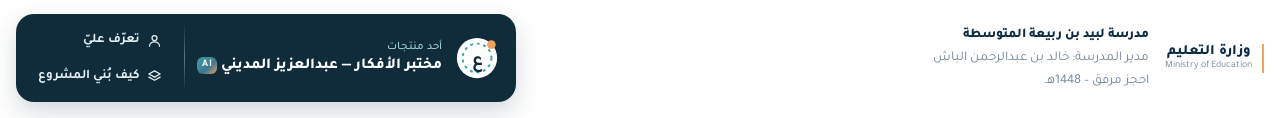
==== commit c241e123: "توحيد القائمة وشريط الإعلانات وبطاقة الترحيب (الدفعة الأولى) - قائمة التنقل: ما لا يتسع ينتقل إلى «ا" ====
--- a/site/index.html
+++ b/site/index.html
@@ -24,7 +24,7 @@
 
 <div class="ctab rv"><h2>جاهز لحجز مرفق؟</h2><p>سجّل دخولك بحساب النواة الرقمية وابدأ.</p><a class="btn gold" href="book.html">ابدأ الحجز</a></div>
 <div id="ftr"></div>
-<script src="assets/config.js"></script><script src="assets/chrome.js"></script><script src="assets/about-icons.js"></script><script src="assets/pubfb.js"></script><script>
+<script src="assets/config.js"></script><script src="assets/chrome.js"></script><script src="assets/unified-kit.js"></script><script src="assets/about-icons.js"></script><script src="assets/pubfb.js"></script><script>
 pubInit("index.html");
 (function(){
   const $=(i)=>document.getElementById(i), today=pToday(), ws=pWeekStart(today);
--- a/site/assets/fb.css
+++ b/site/assets/fb.css
@@ -1,7 +1,7 @@
 /* إضافات «احجز مرفق» فوق هوية النواة الرقمية (core.css). لا تغيّر ألوان الهوية أو الترويسة. */
 .idl .vdiv{width:1px;align-self:stretch;min-height:30px;background:var(--line);flex:none}
 .idl .corelink{font-weight:800;color:var(--brand2);white-space:nowrap}
-@media (max-width:520px){.idl .vdiv,.idl .corelink{display:none}}
+
 .hj{color:var(--muted)}
 .badge.info{background:var(--c1b);color:var(--c1f)}
 
@@ -222,3 +222,53 @@
 @media (min-width:900px){.pgrid2{grid-template-columns:repeat(4,1fr)}}
 .eqrow label small{color:var(--muted)}
 .fcd-x li>span:first-child{flex:none;white-space:nowrap}.fcd-x li .who{min-width:0;flex:0 1 auto}.fcd-x li .who-t strong{-webkit-line-clamp:1}
+
+/* ترويسة لوحة التحكم: الموقع الإلكتروني، الوزارة، النواة الرقمية (تظهر كلها حتى على الجوال) */
+a.moe{text-decoration:none;color:inherit}a.moe:hover b{color:var(--brand2)}
+.idl a.corelink{text-decoration:none}.idl a.corelink:hover{text-decoration:underline}
+@media (max-width:640px){header.dash .top{flex-wrap:wrap;row-gap:8px}header.dash .idl{width:100%;margin:0;justify-content:space-between;gap:10px;border-top:1px solid var(--line);padding-top:8px}
+ header.dash .idl .moe{display:flex}header.dash .idl .vdiv{display:none}header.dash .idl .sitelink,header.dash .idl .corelink{font-size:.88rem}}
+.dnav-in a{flex:none;white-space:nowrap}
+
+/* ===== ترويسة الموقع العام بتنسيق أنظمة النواة: الشعار، القائمة بحبة للصفحة الحالية، ثم النواة الرقمية ووزارة التعليم ===== */
+.pubsite header .top{gap:18px}
+.pubsite header .top nav{gap:6px;justify-content:center}
+.pubsite header nav a{padding:9px 18px!important;border-radius:14px!important;font-weight:600;color:var(--ink2)}
+.pubsite header nav a:hover{background:var(--soft)!important}
+.pubsite header nav a.on{background:var(--brandsoft)!important;color:var(--brand2);font-weight:800}
+.pubsite header nav a.on::after{display:none!important}
+.pubsite header nav a.only-m{display:none}
+.hid{display:flex;align-items:center;gap:14px;flex:none;order:3}
+.hcb{display:flex;align-items:center;gap:10px;text-decoration:none;color:var(--ink)}
+.hcb .cn-ic{width:42px;height:42px;flex:none;transition:transform .4s}.hcb:hover .cn-ic{transform:rotate(-8deg) scale(1.06)}
+.hcb span{display:flex;flex-direction:column;line-height:1.25}.hcb b{font-size:1rem;font-weight:800}.hcb small{color:var(--muted);font-size:.72rem}
+.pubsite header .hid .moe{display:flex;order:0;padding-inline-start:14px}
+.bm .bm-ic{border-radius:13px}
+@media (max-width:1100px){.hcb span small{display:none}.pubsite header nav a{padding:9px 12px!important}}
+@media (max-width:860px){.hid{display:none}.pubsite header nav a.only-m{display:block}.pubsite header nav a{padding:11px 14px!important}}
+
+/* ترويسة لوحة التحكم: الموقع الإلكتروني | النواة الرقمية (الهوية الموحدة) | وزارة التعليم */
+header.dash .idl .moe{padding-inline-start:14px}
+.dnav a.on::after{inset-inline:0;bottom:-6px;border-radius:0}
+@media (max-width:640px){header.dash .idl .hcb small,header.dash .idl .moe small{display:none}header.dash .idl .hcb .cn-ic{width:32px;height:32px}header.dash .idl .hcb b,header.dash .idl .moe b{font-size:.86rem}}
+
+/* ===== الإشعارات في الشريط الداكن ===== */
+.dwho{display:flex;align-items:center;gap:12px}
+.ntf{position:relative}
+.ntf-b{position:relative;display:grid;place-items:center;width:40px;height:40px;border-radius:13px;background:rgba(255,255,255,.1);border:1px solid rgba(255,255,255,.28);color:#fff;cursor:pointer;transition:background .2s}
+.ntf-b:hover,.ntf-b[aria-expanded=true]{background:rgba(255,255,255,.2)}.ntf-b .ico{width:20px;height:20px;stroke:#fff}
+.ntf-n{position:absolute;inset-block-start:-6px;inset-inline-end:-6px;min-width:20px;height:20px;padding:0 5px;border-radius:99px;background:var(--gold);color:#3b2a06;font-size:.72rem;font-weight:800;display:grid;place-items:center;box-shadow:0 0 0 2px #17414f}
+.ntf-n[hidden]{display:none}
+.ntf-p{position:absolute;inset-block-start:calc(100% + 10px);inset-inline-end:0;width:min(360px,calc(100vw - 24px));max-height:70vh;overflow:auto;background:var(--surface);color:var(--ink);border:1px solid var(--line);border-radius:18px;box-shadow:var(--shadow2);z-index:60}
+.ntf-p[hidden]{display:none}
+.ntf-h{display:flex;align-items:center;justify-content:space-between;gap:10px;padding:12px 14px;border-bottom:1px solid var(--line);position:sticky;top:0;background:var(--surface)}
+.ntf-h button{font:inherit;font-size:.8rem;font-weight:700;color:var(--brand2);background:none;border:0;cursor:pointer;padding:0}
+.ntf-i{display:flex;gap:10px;padding:11px 14px;text-decoration:none;color:inherit;border-bottom:1px solid var(--soft)}.ntf-i:hover{background:var(--soft)}
+.ntf-i.new{background:var(--brandsoft)}
+.ntf-ic{width:34px;height:34px;border-radius:11px;display:grid;place-items:center;flex:none;background:var(--c3b);color:var(--c3f)}.ntf-ic .ico{width:17px;height:17px}
+.ntf-i.approved .ntf-ic{background:var(--c4b);color:var(--c4f)}.ntf-i.rejected .ntf-ic,.ntf-i.cancelled .ntf-ic{background:var(--c5b);color:var(--c5f)}
+.ntf-i b{display:block;font-size:.9rem}.ntf-i small{display:block;color:var(--ink2);font-size:.8rem}.ntf-i time{display:block;color:var(--muted);font-size:.72rem;margin-top:2px}
+@media (max-width:640px){.ntf-p{position:fixed;inset-inline:12px;inset-block-start:auto;margin-top:10px;width:auto}}
+.dnav a.ntf-i{display:flex;align-items:flex-start;gap:10px;padding:11px 14px;border-radius:0;color:var(--ink);font-weight:400;white-space:normal;background:none;border-bottom:1px solid var(--soft)}
+.dnav a.ntf-i:hover{background:var(--soft);color:var(--ink)}.dnav a.ntf-i.new{background:var(--brandsoft)}.dnav a.ntf-i::after{display:none}
+.dnav a.ntf-i b{color:var(--ink)}.dnav a.ntf-i .ico{stroke:currentColor}
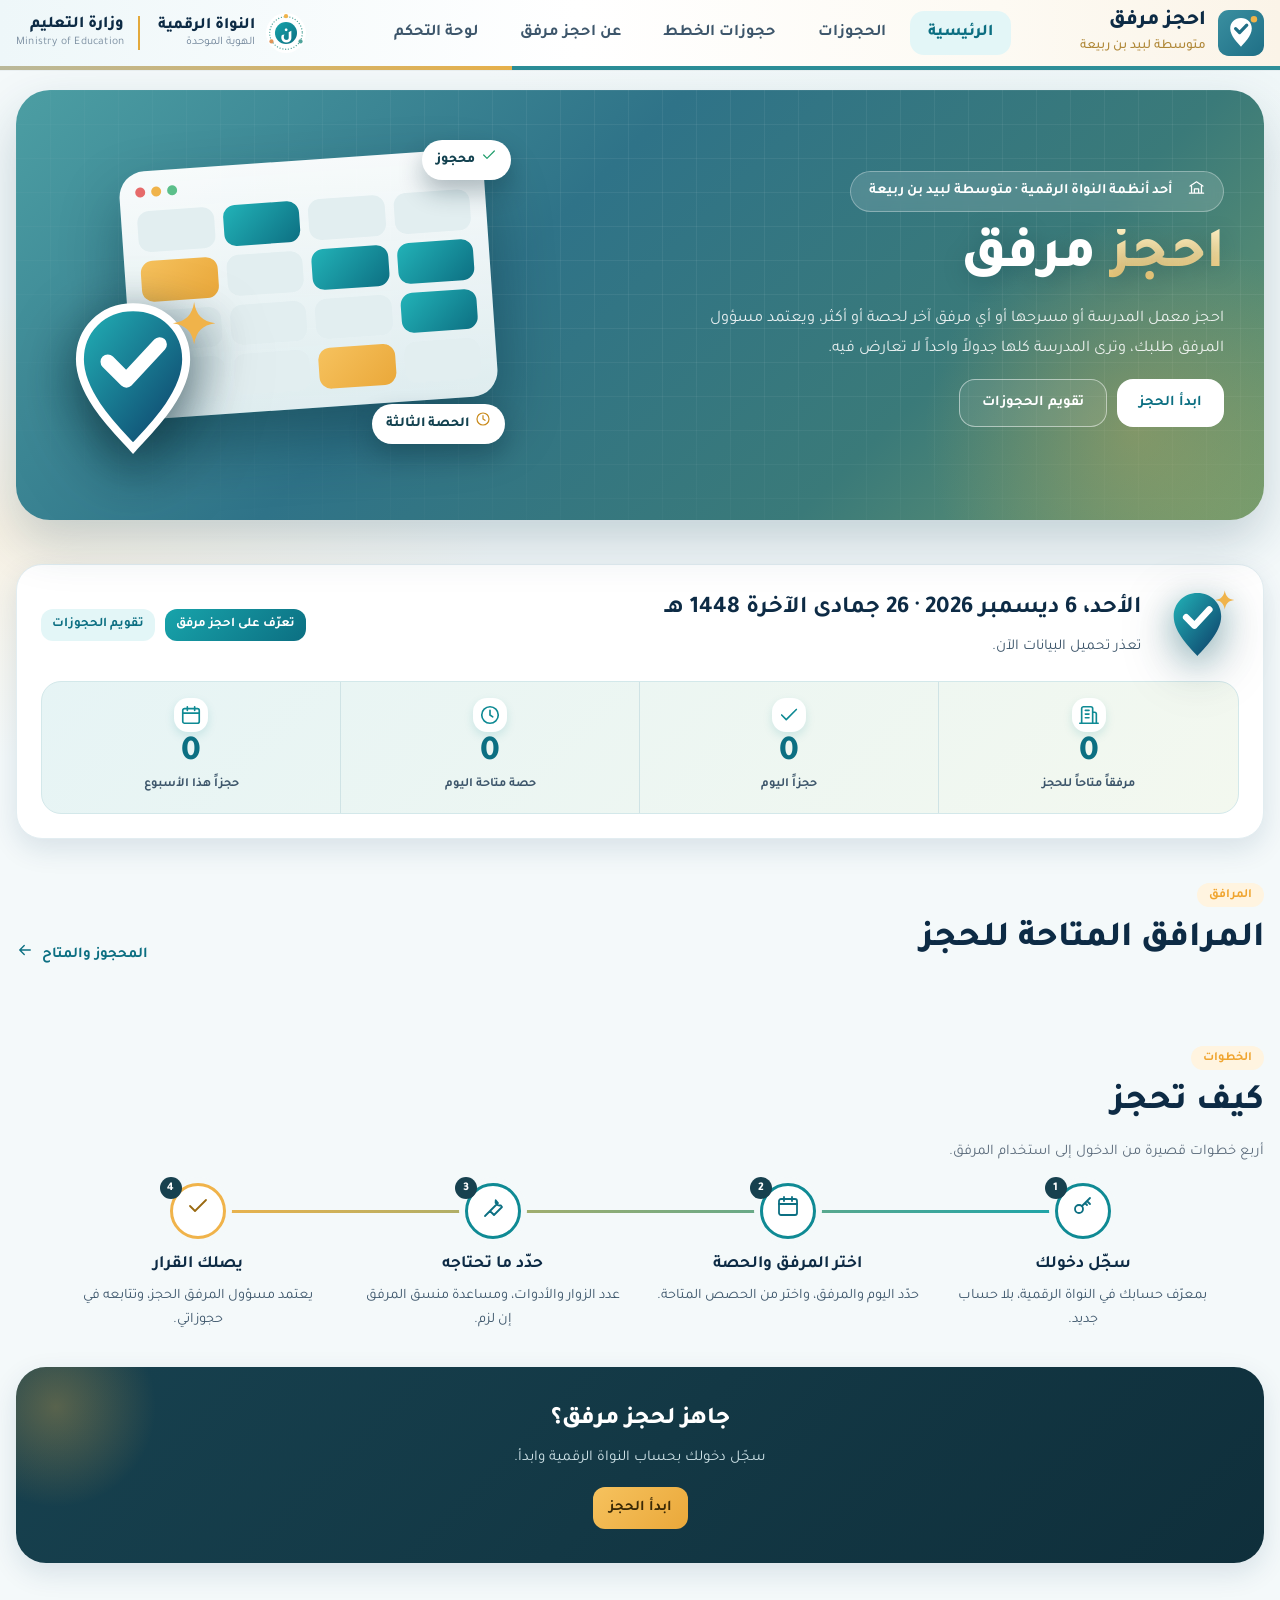
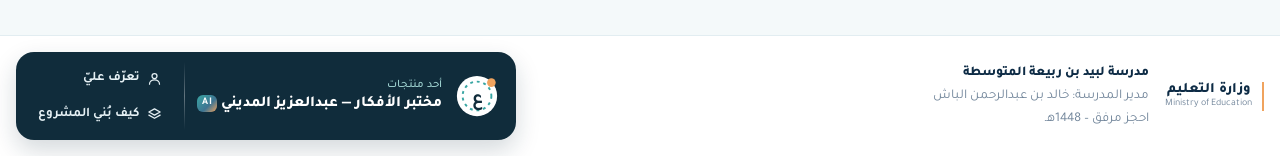
==== commit 52072d9f: "الطباعة الموحدة للنواة الرقمية: ترويسة وتذييل ورمز تحقق QR في كل صفحة لكل التقارير Co-Authored-By: C" ====
--- a/site/index.html
+++ b/site/index.html
@@ -41,4 +41,4 @@
   const load=()=>pubCalendar(ws,pAdd(ws,6)).then(paint).catch(()=>{$("in-p").textContent="تعذر تحميل البيانات الآن.";});
   load(); setInterval(load,60000); document.addEventListener("visibilitychange",()=>{if(!document.hidden)load();});
 })();
-</script></body></html>+</script><script src="https://i3zalmadeni.github.io/digital-core/assets/report-kit.js?v=20261120a"></script><script>window.ReportKit&&ReportKit.install({system:"labeed_facilities",systemName:"احجز مرفق",root:["#main","main"]});</script></body></html>
--- a/site/assets/core.css
+++ b/site/assets/core.css
@@ -69,7 +69,7 @@
 .btn.sec{background:var(--brandsoft);color:var(--brand2)} .btn.bad{background:var(--bad);color:#fff} .btn.sm{padding:5px 11px;font-size:.82rem}
 .btn.gold{background:linear-gradient(135deg,#f6c25e,#eaa83a);color:#3b2a06}
 .card{background:var(--surface);border:1px solid var(--line);border-radius:20px;padding:18px;box-shadow:var(--shadow);transition:transform .2s,box-shadow .2s}
-.grid{display:grid;grid-template-columns:repeat(auto-fit,minmax(210px,1fr));gap:14px}
+.grid{display:grid;grid-template-columns:repeat(auto-fit,minmax(min(210px,100%),1fr));gap:14px}
 .grid>.card:hover,.stat:hover{transform:translateY(-4px);box-shadow:var(--shadow2)}
 .stat{border-radius:20px;padding:16px 18px;border:1px solid transparent;background:var(--c0b);color:var(--c0f);box-shadow:var(--shadow);transition:transform .2s,box-shadow .2s}
 .grid>.stat:nth-child(6n+2){background:var(--c1b);color:var(--c1f)}.grid>.stat:nth-child(6n+3){background:var(--c2b);color:var(--c2f)}
@@ -86,7 +86,12 @@
 .bar{display:flex;gap:8px;flex-wrap:wrap;margin-bottom:14px;align-items:center}.bar>*{width:auto;flex:1 1 160px}.bar .btn{flex:0 0 auto}
 .ov{position:fixed;inset:0;background:rgba(10,30,40,.5);display:flex;align-items:flex-start;justify-content:center;overflow:auto;padding:20px;z-index:50;animation:fin .2s}
 .md{background:var(--surface);border-radius:22px;padding:22px;width:100%;max-width:640px;box-shadow:var(--shadow2);animation:rise .25s}
-.fg{display:grid;grid-template-columns:repeat(auto-fit,minmax(220px,1fr));gap:10px}.fg label,.md label{display:block;font-size:.85rem;color:var(--ink2);margin:6px 0 3px}.fg .full{grid-column:1/-1}
+.md{position:relative}
+.md>.mx{position:absolute;top:12px;inset-inline-end:12px;width:38px;height:38px;min-height:0;display:grid;place-items:center;padding:0;margin:0;border-radius:50%;border:1px solid var(--line,#e2edf1);background:var(--surface,#fff);color:var(--ink2,#3d566b);cursor:pointer;box-shadow:none;transform:none;z-index:3;transition:background .15s,color .15s}
+.md>.mx svg{width:18px;height:18px;fill:none;stroke:currentColor;stroke-width:2.2;stroke-linecap:round;stroke-linejoin:round}
+.md>.mx:hover{background:var(--soft,#eef8fa);color:var(--ink,#0d2b45)}.md>.mx:focus-visible{outline:3px solid #f0b34a;outline-offset:2px}
+.md>.mx+*{padding-inline-end:46px}
+.fg{display:grid;grid-template-columns:repeat(auto-fit,minmax(min(220px,100%),1fr));gap:10px}.fg label,.md label{display:block;font-size:.85rem;color:var(--ink2);margin:6px 0 3px}.fg .full{grid-column:1/-1}
 .tabs{display:flex;gap:6px;margin:0 0 16px;flex-wrap:wrap}.tabs button{width:auto;background:var(--surface);color:var(--ink);border:1px solid var(--line);border-radius:99px;padding:7px 16px;font:inherit;cursor:pointer}.tabs button.on{background:var(--grad);color:#fff;border-color:transparent}
 .toast{position:fixed;bottom:18px;left:50%;transform:translateX(-50%);background:var(--navy);color:#fff;padding:10px 18px;border-radius:14px;z-index:99;animation:rise .25s}.toast.bad{background:var(--bad)}
 .item{border:1px solid var(--line);border-radius:14px;padding:12px;margin-bottom:8px;background:var(--surface)}.item small{color:var(--muted)}
@@ -175,7 +180,7 @@
 .hero .b1{width:220px;height:220px;background:#f0b34a;inset:auto auto -90px 8%;opacity:.28}.hero .b2{width:260px;height:260px;background:#7fd6d2;inset:-90px 30% auto auto;opacity:.25;animation-delay:-3s}
 .kstrip{display:grid;grid-template-columns:repeat(auto-fit,minmax(170px,1fr));gap:14px;margin:-34px 0 6px;position:relative;z-index:2}
 .kstrip .kpi{background:var(--surface);color:var(--ink);border:1px solid var(--line)}.kstrip .kpi b{color:var(--brand2)}
-.steps{counter-reset:s;display:grid;grid-template-columns:repeat(auto-fit,minmax(220px,1fr));gap:14px}
+.steps{counter-reset:s;display:grid;grid-template-columns:repeat(auto-fit,minmax(min(220px,100%),1fr));gap:14px}
 .steps .card{position:relative;padding-top:34px}.steps .card::before{counter-increment:s;content:counter(s);position:absolute;top:-14px;inset-inline-start:18px;width:34px;height:34px;border-radius:50%;display:grid;place-items:center;background:var(--grad);color:#fff;font-weight:800;box-shadow:var(--shadow)}
 .cta{background:linear-gradient(135deg,var(--navy2),var(--navy));color:#fff;border-radius:28px;padding:34px;text-align:center;margin:34px 0}.cta h2{color:#fff;margin-bottom:8px}.cta p{color:#cfe3e8;margin:0 0 18px}
 @media (max-width:860px){.hero.hero2{grid-template-columns:1fr;padding:34px 0 50px}.hero2 .ht,.hero2 .hv{padding-inline:16px}.hero2 .hv{order:-1}.core-ic{width:150px}}
@@ -200,7 +205,7 @@
 .hero.slim{padding:34px 0 42px}.hero.slim h1{font-size:clamp(1.6rem,4vw,2.3rem)}
 .hero.slim .core-ic{width:min(150px,40vw)}
 .em2{font-size:1.5rem;background:rgba(255,255,255,.75)}
-.kstrip2{display:grid;grid-template-columns:repeat(auto-fit,minmax(200px,1fr));gap:14px}
+.kstrip2{display:grid;grid-template-columns:repeat(auto-fit,minmax(min(200px,100%),1fr));gap:14px}
 .mt2{margin-top:18px}
 .pubcard h2{margin-bottom:2px}.yr2{background:var(--c4b);color:var(--c4f);border-radius:99px;padding:5px 14px;font-weight:700;font-size:.9rem}.yr2 i{display:inline-block;width:8px;height:8px;border-radius:50%;background:#f0b34a;margin-inline-end:8px;box-shadow:0 0 0 4px rgba(240,179,74,.3)}
 .fac .meta{display:flex;gap:10px;flex-wrap:wrap;margin-top:8px;color:var(--ink2);font-size:.84rem}.fac .meta span{background:var(--soft);border-radius:99px;padding:2px 10px}
@@ -215,7 +220,7 @@
 .empty .big{display:grid;place-items:center;color:var(--brand)}.empty .big .ico{width:46px;height:46px}
 .fac .meta .ico{width:14px;height:14px;vertical-align:-2px;margin-inline-end:4px}
 .hero .tag .ico{stroke:#fff}.btn .tg .ico{width:17px;height:17px}
-.pgrid{grid-template-columns:repeat(auto-fill,minmax(250px,1fr))}
+.pgrid{grid-template-columns:repeat(auto-fill,minmax(min(250px,100%),1fr))}
 .person{display:flex;gap:14px;align-items:center;padding:14px}
 .person .av{width:46px;height:46px;border-radius:14px;flex:none;display:grid;place-items:center;font-weight:800;font-size:1.2rem;color:#fff;background:var(--grad)}
 .person.lead .av{background:linear-gradient(135deg,#f6c25e,#eaa83a);color:#3b2a06}
@@ -333,7 +338,7 @@
 .vt{display:flex;gap:8px;margin-inline-start:auto}.vt button{display:inline-flex;align-items:center;gap:8px;padding:9px 18px;border-radius:16px;border:1px solid var(--line);background:#fff;font:inherit;font-weight:600;color:var(--ink);cursor:pointer;box-shadow:var(--shadow)}
 .vt button.on{background:linear-gradient(135deg,#2f8f99,#1f6b7e);color:#fff;border-color:transparent}.vt .ico{width:17px;height:17px}
 /* البطاقات الملوّنة */
-.tgrid{display:grid;grid-template-columns:repeat(auto-fill,minmax(270px,1fr));gap:16px;max-width:1280px;margin:0 auto;padding-inline:16px}
+.tgrid{display:grid;grid-template-columns:repeat(auto-fill,minmax(min(270px,100%),1fr));gap:16px;max-width:1280px;margin:0 auto;padding-inline:16px}
 .tcard{--bg:var(--c0b);--fg:var(--c0f);position:relative;overflow:hidden;border-radius:26px;padding:20px 22px 18px;background:linear-gradient(160deg,var(--bg),#fff 130%);border:1px solid color-mix(in srgb,var(--fg) 18%,transparent);border-top:5px solid var(--fg);box-shadow:var(--shadow);transition:transform .25s,box-shadow .25s;display:flex;flex-direction:column;gap:10px;color:var(--ink);text-decoration:none}
 .tcard:hover{transform:translateY(-5px);box-shadow:var(--shadow2)}
 .tcard::after{content:"";position:absolute;inset:auto auto -46px -40px;width:130px;height:130px;border-radius:50%;background:color-mix(in srgb,var(--fg) 12%,transparent);pointer-events:none}
@@ -478,7 +483,7 @@
 @media (max-width:900px){.dr-split{grid-template-columns:1fr}.dr-row{grid-template-columns:100px 1fr 44px 46px;padding:12px}}
 .dr-insp .kv dt,.dr-insp .kv dd{opacity:1!important;animation:none!important}
 /* ===== منسوبو المدرسة التفاعلية ===== */
-.pp-lead{display:grid;grid-template-columns:repeat(auto-fit,minmax(260px,1fr));gap:14px}
+.pp-lead{display:grid;grid-template-columns:repeat(auto-fit,minmax(min(260px,100%),1fr));gap:14px}
 .pp-l{display:flex;align-items:center;gap:14px;background:#fff;border:1px solid var(--line);border-inline-start:5px solid var(--gold);border-radius:18px;padding:14px 18px;box-shadow:var(--shadow)}
 .av{width:46px;height:46px;border-radius:50%;display:grid;place-items:center;background:linear-gradient(135deg,var(--brand),var(--brand2));color:#fff;font-weight:800;font-style:normal;flex:none}
 .pp-l small{display:block;color:var(--ink2)}
@@ -487,10 +492,10 @@
 .pp-g{border-bottom:1px solid var(--line)}.pp-g summary{display:flex;align-items:center;justify-content:space-between;padding:14px 22px;cursor:pointer;font-weight:700;list-style:none}.pp-g summary::-webkit-details-marker{display:none}
 .pp-g summary::after{content:"+";font-size:1.3rem;color:var(--brand);margin-inline-start:12px;transition:transform .3s}.pp-g[open] summary::after{transform:rotate(45deg)}
 .pp-g summary b{flex:1}
-.pp-gl{display:grid;grid-template-columns:repeat(auto-fill,minmax(230px,1fr));gap:10px;padding:4px 22px 18px;animation:rowin .45s both}
+.pp-gl{display:grid;grid-template-columns:repeat(auto-fill,minmax(min(230px,100%),1fr));gap:10px;padding:4px 22px 18px;animation:rowin .45s both}
 .pp-p{display:flex;align-items:center;gap:10px;padding:8px 12px;border-radius:14px;background:#f7fbfb;border:1px solid var(--line)}.pp-p .av{width:36px;height:36px;font-size:.95rem}.pp-p small{display:block;color:var(--ink2);font-size:.8rem}
 /* ===== بطاقات المنسوبين بالصور ===== */
-.pc-grid{display:grid;grid-template-columns:repeat(auto-fill,minmax(215px,1fr));gap:18px;padding:20px 22px}
+.pc-grid{display:grid;grid-template-columns:repeat(auto-fill,minmax(min(215px,100%),1fr));gap:18px;padding:20px 22px}
 .pc{position:relative;background:#fff;border:1px solid var(--line);border-radius:22px;overflow:hidden;box-shadow:var(--shadow);transition:transform .3s,box-shadow .3s;animation:rowin .6s cubic-bezier(.2,.7,.2,1) both;animation-delay:var(--d,0s);display:flex;flex-direction:column}
 .pc:hover{transform:translateY(-6px);box-shadow:var(--shadow2)}
 .pc-ph{position:relative;display:grid;place-items:center;aspect-ratio:1;background:linear-gradient(135deg,var(--c0f),#0c6f82);overflow:hidden}
@@ -547,7 +552,7 @@
 .wb i{width:14px;height:14px;border-radius:50%;background:var(--c)}.wb b{font-size:1.25rem;color:var(--c)}.wb span{font-weight:700}.wb em{font-style:normal;color:var(--muted);font-size:.85rem}
 /* ===== مخطط المرافق ===== */
 .pl-tool{display:flex;gap:10px;align-items:center;margin-bottom:6px}.pl-tool input{flex:1;border-radius:14px}
-.plan{display:grid;grid-template-columns:repeat(auto-fit,minmax(340px,1fr));gap:20px;margin-top:6px}
+.plan{display:grid;grid-template-columns:repeat(auto-fit,minmax(min(340px,100%),1fr));gap:20px;margin-top:6px}
 .bld{border:2px solid var(--line);border-radius:6px 6px 22px 22px;padding:0 0 10px;background:#fff;position:relative;box-shadow:var(--shadow)}
 .bld::before{content:"";position:absolute;inset:-14px 12% auto 12%;height:14px;background:var(--line);clip-path:polygon(0 100%,8% 0,92% 0,100% 100%)}
 .bn{display:flex;align-items:center;gap:10px;padding:14px 20px;font-weight:800;font-size:1.1rem;background:linear-gradient(90deg,var(--c0b),#fff)}.bn .ico{width:20px;height:20px;color:var(--brand)}
@@ -669,7 +674,7 @@
 .idc-e{position:relative;z-index:1;flex:none;width:92px;height:92px;filter:drop-shadow(0 10px 18px rgba(6,40,52,.35));animation:flt 7s ease-in-out infinite}.idc-e .core-ic{width:100%;height:100%}
 .idc-m>div{position:relative;z-index:1}.idc-m small{color:#d4eef0;font-weight:700}.idc-m h3{margin:2px 0 10px;font-size:clamp(1.5rem,3vw,2.2rem)}
 .idc-t{display:flex;flex-wrap:wrap;gap:8px}.idc-t span{background:rgba(255,255,255,.18);padding:4px 14px;border-radius:99px;font-weight:700;font-size:.88rem}
-.idc-g{display:grid;grid-template-columns:repeat(auto-fit,minmax(220px,1fr))}
+.idc-g{display:grid;grid-template-columns:repeat(auto-fit,minmax(min(220px,100%),1fr))}
 .idc-c{display:flex;flex-direction:column;gap:4px;padding:20px 24px;text-decoration:none;color:var(--ink);border-inline-start:1px solid var(--line);transition:background .3s,transform .3s}.idc-c:first-child{border-inline-start:0}
 a.idc-c:hover{background:var(--acc2soft)}
 .idc-c>span{width:40px;height:40px;border-radius:13px;display:grid;place-items:center;background:var(--acc2soft);margin-bottom:6px}.idc-c .ico{width:20px;height:20px;stroke:var(--brand2)}
@@ -721,7 +726,7 @@
 .x-pt{display:flex;gap:12px;flex-wrap:wrap;align-items:center;margin-bottom:16px}.x-pt input{flex:1;min-width:200px;padding:12px 16px;border-radius:14px;border:2px solid var(--line);font:inherit}.x-pt input:focus{outline:0;border-color:var(--brand2)}
 .x-ch{display:flex;gap:8px;flex-wrap:wrap}.x-ch button{padding:8px 16px;border-radius:99px;border:2px solid var(--line);background:#fff;font:inherit;font-weight:700;cursor:pointer;transition:.25s}.x-ch button small{color:var(--ink2)}.x-ch button.on{background:var(--brand2);border-color:var(--brand2);color:#fff}.x-ch button.on small{color:#fff}
 .x-pm{display:grid;grid-template-columns:1fr 300px;gap:18px;align-items:start}
-.x-bs{display:grid;grid-template-columns:repeat(auto-fit,minmax(300px,1fr));gap:18px;align-items:end}
+.x-bs{display:grid;grid-template-columns:repeat(auto-fit,minmax(min(300px,100%),1fr));gap:18px;align-items:end}
 .x-b{position:relative}.x-roof{height:54px;display:grid;place-items:center;color:#fff;font-weight:800;background:linear-gradient(135deg,#2f5ea8,#1d3f7a);clip-path:polygon(6% 100%,0 100%,0 62%,50% 0,100% 62%,100% 100%,94% 100%);padding-top:18px}.x-roof span{display:inline-flex;gap:8px;align-items:center}.x-roof .ico{width:18px;height:18px;stroke:#fff}
 .x-fl{display:grid;grid-template-columns:62px 1fr;gap:8px;padding:8px;background:#fff;border-inline:2px solid #c9d8e4}.x-fl+.x-fl{border-top:2px dashed #dbe6ee}.x-fl em{font-style:normal;align-self:center;color:var(--ink2);font-weight:800;font-size:.82rem;text-align:center}
 .x-rs{display:flex;gap:8px;flex-wrap:wrap}.x-r{flex:1 1 90px;min-height:70px;padding:10px;border-radius:12px;border:2px solid transparent;background:#e9f5f6;font:inherit;cursor:pointer;text-align:start;display:flex;flex-direction:column;justify-content:center;gap:2px;transition:transform .3s,box-shadow .3s,opacity .3s,background .3s}
@@ -772,7 +777,7 @@
 .sy-i{flex:none;width:52px;height:52px;border-radius:16px;display:grid;place-items:center;background:linear-gradient(135deg,#e6f4f5,#f3f8ef)}.sy-i .ico{width:26px;height:26px;stroke:#0f8a94}
 .sys b{display:block;font-size:1.1rem}.sys small{color:var(--ink2)}
 .sys em{position:absolute;top:12px;inset-inline-end:14px;font-style:normal;font-size:.75rem;font-weight:800;color:#a35f0a;background:#fdf0d3;padding:2px 10px;border-radius:99px}
-.syss{grid-template-columns:repeat(auto-fit,minmax(260px,1fr))}
+.syss{grid-template-columns:repeat(auto-fit,minmax(min(260px,100%),1fr))}
 a.sys{border-style:solid;border-color:#cfe5e7;text-decoration:none;cursor:pointer;box-shadow:0 8px 22px -16px rgba(15,138,148,.55)}
 a.sys:focus-visible{outline:3px solid #0f8a94;outline-offset:3px}
 a.sys em{color:#0b6b73;background:#e0f2f3}
@@ -828,7 +833,7 @@
 .sc-gl{display:grid;grid-template-columns:repeat(4,1fr);border-bottom:1px solid var(--line)}
 .sc-gl div{padding:20px 12px;text-align:center;border-inline-start:1px solid var(--line)}.sc-gl div:first-child{border-inline-start:0}
 .sc-gl b{display:block;font-size:clamp(1.9rem,3.5vw,2.7rem);line-height:1;color:#0c6f82;font-weight:800}.sc-gl span{color:var(--ink2);font-weight:600}
-.sc-facts{margin:0;padding:8px 18px 18px;display:grid;grid-template-columns:repeat(auto-fit,minmax(250px,1fr));gap:2px 24px}
+.sc-facts{margin:0;padding:8px 18px 18px;display:grid;grid-template-columns:repeat(auto-fit,minmax(min(250px,100%),1fr));gap:2px 24px}
 .sc-facts>div{display:grid;grid-template-columns:22px auto 1fr;align-items:center;gap:10px;padding:12px 6px;border-bottom:1px dashed var(--line)}.sc-facts .ico{width:18px;height:18px;stroke:#0f8a94}
 .sc-facts dt{color:var(--ink2);font-weight:600}.sc-facts dd{margin:0;font-weight:700;text-align:end;overflow-wrap:anywhere}.sc-facts a{color:var(--brand2);text-decoration:none}
 @media (max-width:640px){.sc-gl{grid-template-columns:1fr 1fr}.sc-gl div:nth-child(3){border-inline-start:0}.sc-head{flex-direction:column;text-align:center}}
@@ -838,14 +843,14 @@
 .sc-tr span{position:relative;font-weight:700;font-size:1.1rem}.sc-tr span i{display:block;height:4px;border-radius:99px;background:linear-gradient(90deg,#0f8a94 var(--w),#e5eef0 var(--w));margin-top:6px;max-width:90px}
 .sc-tr.tot{background:#f5faf9}.sc-tr.tot span,.sc-tr.tot b{color:#0c6f82}
 @media (max-width:640px){.sc-th{display:none}.sc-tr{grid-template-columns:1fr 1fr}.sc-tr b{grid-column:1/-1}.sc-tr span::before{content:attr(data-l);display:block;color:var(--ink2);font-size:.78rem;font-weight:600}}
-.sc-tm{display:grid;grid-template-columns:repeat(auto-fit,minmax(200px,1fr));gap:14px}
+.sc-tm{display:grid;grid-template-columns:repeat(auto-fit,minmax(min(200px,100%),1fr));gap:14px}
 .sc-tm div{padding:20px 22px;border-radius:22px;background:#fff;border:1px solid var(--line);display:flex;flex-direction:column;gap:2px}
 .sc-tm b{font-size:2.4rem;line-height:1;color:#0c6f82}.sc-tm span{font-weight:700}.sc-tm small{color:var(--ink2)}
 .sc-n{margin:16px 4px;color:var(--ink2)}.sc-n b{color:#0c6f82;font-size:1.2rem}
 .sc-ft{display:flex;gap:12px;flex-wrap:wrap;align-items:center;margin-bottom:18px}.sc-s{position:relative;flex:1 1 260px}.sc-s input{width:100%;padding:12px 44px 12px 16px;border-radius:14px;border:2px solid var(--line);font:inherit}.sc-s input:focus{outline:0;border-color:var(--brand2)}.sc-s .ico{position:absolute;inset-inline-end:14px;top:50%;translate:0 -50%;width:18px;height:18px;stroke:var(--ink2)}
 .sc-ft .cnt{color:var(--ink2);font-weight:700}
 .sc-g{margin-bottom:26px}.sc-g h3{display:flex;align-items:center;gap:8px;margin:0 0 12px;font-size:1.25rem}.sc-g h3 .ico{width:20px;height:20px;stroke:#0f8a94}.sc-g h3 small{background:#e4f3f4;color:var(--brand2);padding:1px 10px;border-radius:99px;font-size:.8rem}
-.sc-fl{display:grid;grid-template-columns:repeat(auto-fill,minmax(260px,1fr));gap:12px}
+.sc-fl{display:grid;grid-template-columns:repeat(auto-fill,minmax(min(260px,100%),1fr));gap:12px}
 .sc-f{padding:16px 18px;border-radius:18px;background:#fff;border:1px solid var(--line);display:flex;flex-direction:column;gap:10px;transition:transform .3s,box-shadow .3s,border-color .3s}.sc-f:hover{transform:translateY(-3px);border-color:#0f8a94;box-shadow:var(--shadow2)}
 .sc-fh{display:flex;justify-content:space-between;gap:8px;align-items:flex-start}.sc-fh b{font-size:1.05rem}
 .sc-fm{display:flex;flex-wrap:wrap;gap:6px}.sc-fm span{background:#eef6f7;color:var(--ink2);padding:2px 10px;border-radius:99px;font-size:.82rem;font-weight:600}
@@ -916,7 +921,7 @@
 @media (max-width:820px){.wip-g{grid-template-columns:1fr}}
 
 .wip-c{transition:transform .3s,box-shadow .3s,border-color .3s}.wip-c:hover{transform:translateY(-4px);box-shadow:0 14px 26px rgba(15,138,148,.16);border-color:#9cc9cd}
-.wip-g{grid-template-columns:repeat(auto-fit,minmax(220px,1fr))}
+.wip-g{grid-template-columns:repeat(auto-fit,minmax(min(220px,100%),1fr))}
 button.wip-add{font:inherit;text-align:start;cursor:pointer;border:2px dashed #0f8a94;background:linear-gradient(160deg,#eef8f8,#fff);color:inherit}
 button.wip-add:focus-visible{outline:3px solid #f6c25e;outline-offset:2px}
 .wip-s.ok{background:#e1f3ef;color:#0c6f5a}.wip-s.ok .ico{stroke:#0c6f5a}
@@ -964,3 +969,29 @@
 button.wip-add{border:2px dashed rgba(90,58,6,.35);background:linear-gradient(160deg,#f2d79c,#dfb86c)}
 @media (max-width:820px){.wip-g{height:auto}.wip-c{min-height:92px}.wip-d{max-height:44px}}
 .hh-d{margin:8px 0 0;color:var(--mut,#5b6b7b);font-size:.92rem;line-height:1.7;max-width:60ch}
+
+/* ===== قائمة الجوال للوحة التحكم: زر «القائمة» + لائحة عمودية كاملة بدل الشريط الأفقي المقصوص ===== */
+.dmb{display:none}
+@media (max-width:760px){
+  .dn{flex-wrap:wrap;gap:8px;padding-block:8px}
+  .dmb{display:inline-flex;align-items:center;gap:8px;flex:1 1 0;min-width:0;min-height:44px;padding:0 14px;border-radius:14px;font:inherit;font-weight:700;font-size:.95rem;color:#fff;background:rgba(255,255,255,.12);border:1px solid rgba(255,255,255,.28);cursor:pointer;text-align:start}
+  .dmb:hover,.dnav.open .dmb{background:rgba(255,255,255,.2)}
+  .dmb:focus-visible{outline:2px solid #f0b34a;outline-offset:2px}
+  .dmb .ico{width:20px;height:20px;margin:0;flex:none}
+  .dmb-t{flex:1;min-width:0;overflow:hidden;text-overflow:ellipsis;white-space:nowrap}
+  .dmb-ch{width:18px;height:18px;flex:none;fill:none;stroke:currentColor;stroke-width:2.2;stroke-linecap:round;stroke-linejoin:round;transition:transform .2s}
+  .dnav.open .dmb-ch{transform:rotate(180deg)}
+  .dn .dwho{order:2;flex:none;padding-inline-start:0;border-inline-start:0}
+  .dn .dnav-in{order:3;flex:1 0 100%;display:none;flex-direction:column;gap:2px;overflow-y:auto;overflow-x:hidden;overscroll-behavior:contain;max-height:calc(100dvh - 240px);padding:6px;margin-bottom:6px;border-radius:16px;background:rgba(6,30,40,.35);border:1px solid rgba(255,255,255,.14);-webkit-overflow-scrolling:touch}
+  .dnav.open .dnav-in{display:flex;animation:dmIn .18s ease-out}
+  @keyframes dmIn{from{opacity:0;transform:translateY(-6px)}to{opacity:1;transform:none}}
+  .dnav-in a{display:flex;align-items:center;gap:10px;white-space:normal;min-height:48px;padding:10px 14px;border-radius:12px;font-size:1rem;flex:none}
+  .dnav-in a .ico{margin:0;width:20px;height:20px;flex:none}
+  .dnav-in a .bdg{margin-inline-start:auto}
+  .dnav-in a.on{background:rgba(255,255,255,.16);box-shadow:inset -4px 0 0 #f0b34a}
+  .dnav-in a.on::after{display:none}
+  .dnav .pk-more{display:none!important}
+  .dn .ub a.ub-u{display:none}
+  .dmb{flex:1 1 120px}
+}
+@media (prefers-reduced-motion:reduce){.dnav.open .dnav-in{animation:none}}
--- a/site/assets/fb.css
+++ b/site/assets/fb.css
@@ -78,7 +78,7 @@
 .lgd{display:flex;gap:14px;flex-wrap:wrap;font-size:.8rem;margin-top:12px;opacity:.9}.lgd span{display:inline-flex;align-items:center;gap:6px}.lgd i{width:12px;height:12px;border-radius:4px;display:inline-block}
 .lgd .f{background:rgba(255,255,255,.2)}.lgd .a{background:#5be08f}.lgd .p{background:#f0b34a}
 .lgd.dk{color:var(--ink2)}.lgd.dk .f{background:var(--soft);border:1px solid var(--line)}.lgd.dk .a{background:var(--c4b);border:1px solid var(--c4f)}.lgd.dk .p{background:var(--c3b);border:1px solid var(--c3f)}
-.facs{display:grid;grid-template-columns:repeat(auto-fill,minmax(250px,1fr));gap:12px}
+.facs{display:grid;grid-template-columns:repeat(auto-fill,minmax(min(250px,100%),1fr));gap:12px}
 .fac{display:flex;align-items:center;gap:12px;background:var(--surface);border:1px solid var(--line);border-radius:18px;padding:12px 14px;transition:transform .2s,box-shadow .2s}
 .fac:hover{transform:translateY(-3px);box-shadow:var(--shadow)}
 .fac-i{width:42px;height:42px;border-radius:13px;display:grid;place-items:center;background:var(--brandsoft);color:var(--brand2);flex:none}.fac-i .ico{width:22px;height:22px}
@@ -110,7 +110,7 @@
 .pubsch th,.pubsch td{min-width:185px}
 .wd-b{display:flex;flex-direction:column;gap:7px}
 .wd-bk{display:flex;flex-direction:column;gap:5px;border-radius:14px;padding:8px 10px;background:var(--c4b);color:var(--c4f)}.wd-bk.pending{background:var(--c3b);color:var(--c3f)}
-.tdl{display:grid;grid-template-columns:repeat(auto-fill,minmax(290px,1fr));gap:12px}
+.tdl{display:grid;grid-template-columns:repeat(auto-fill,minmax(min(290px,100%),1fr));gap:12px}
 .tdc{display:flex;flex-direction:column;gap:9px;background:var(--surface);border:1px solid var(--line);border-inline-start:5px solid var(--ok);border-radius:18px;padding:13px 15px}
 .tdc.pending{border-inline-start-color:var(--gold)}.tdc-m b{display:block}.tdc-m small{color:var(--ink2);font-size:.84rem}
 .tdc em{color:var(--c4f)}.tdc.pending em{color:var(--c3f)}
@@ -133,7 +133,7 @@
  .tml li{text-align:start;padding:0;padding-inline-start:74px;min-height:56px}.tml-n{position:absolute;inset-inline-start:0;inset-block-start:0;margin:0}.tml li::after{inset-inline-start:38px}}
 
 /* ===== بطاقات المرافق ===== */
-.fcds{display:grid;grid-template-columns:repeat(auto-fill,minmax(270px,1fr));gap:14px}
+.fcds{display:grid;grid-template-columns:repeat(auto-fill,minmax(min(270px,100%),1fr));gap:14px}
 .fcd{display:flex;flex-direction:column;gap:12px;background:var(--surface);border:1px solid var(--line);border-radius:22px;padding:16px;box-shadow:var(--shadow);transition:transform .25s,box-shadow .25s;position:relative;overflow:hidden}
 .fcd::before{content:"";position:absolute;inset:0 0 auto 0;height:5px;background:var(--grad)}
 .fcd:hover{transform:translateY(-4px);box-shadow:var(--shadow2)}
@@ -146,7 +146,7 @@
 .fcd-f a{display:inline-flex;align-items:center;gap:6px;font-weight:800;color:var(--brand2);text-decoration:none}.fcd-f a .ico{width:16px;height:16px;transition:transform .2s}.fcd-f a:hover .ico{transform:translateX(-4px)}
 
 /* ===== بطاقات الحجوزات ===== */
-.bkcs{display:grid;grid-template-columns:repeat(auto-fill,minmax(290px,1fr));gap:14px}
+.bkcs{display:grid;grid-template-columns:repeat(auto-fill,minmax(min(290px,100%),1fr));gap:14px}
 .bkc{display:flex;flex-direction:column;gap:9px;background:var(--surface);border:1px solid var(--line);border-radius:22px;padding:15px 16px;box-shadow:var(--shadow);border-block-start:5px solid #3fae75}
 .bkc.pending{border-block-start-color:var(--gold)}
 .bkc-h{display:flex;align-items:center;justify-content:space-between;gap:8px}.bkc-h .who-p{width:46px;height:46px}.bkc-h .who-t strong{font-size:.98rem}
@@ -272,3 +272,10 @@
 .dnav a.ntf-i{display:flex;align-items:flex-start;gap:10px;padding:11px 14px;border-radius:0;color:var(--ink);font-weight:400;white-space:normal;background:none;border-bottom:1px solid var(--soft)}
 .dnav a.ntf-i:hover{background:var(--soft);color:var(--ink)}.dnav a.ntf-i.new{background:var(--brandsoft)}.dnav a.ntf-i::after{display:none}
 .dnav a.ntf-i b{color:var(--ink)}.dnav a.ntf-i .ico{stroke:currentColor}
+
+/* حجوزات الخطط: تقويم أسبوعي بألوان الخطط */
+.pgt td{vertical-align:top;min-width:160px}.pgt td:first-child small{display:block}
+.pgchip{display:flex;flex-direction:column;gap:2px;border-radius:12px;padding:8px 10px;margin-bottom:6px;background:var(--pb);color:var(--pf);border-inline-start:4px solid var(--pl)}.pgchip:last-child{margin-bottom:0}
+.pgchip b{font-size:.86rem;line-height:1.5}.pgchip small{font-size:.74rem;opacity:.85}.pgchip em{font-style:normal;font-size:.76rem;font-weight:700}
+.pgno{color:var(--muted)}.pgt th.tdh{box-shadow:inset 0 -3px 0 var(--gold)}
+.lgd span i{display:inline-block;width:12px;height:12px;border-radius:4px;margin-inline-end:6px;vertical-align:-1px}
